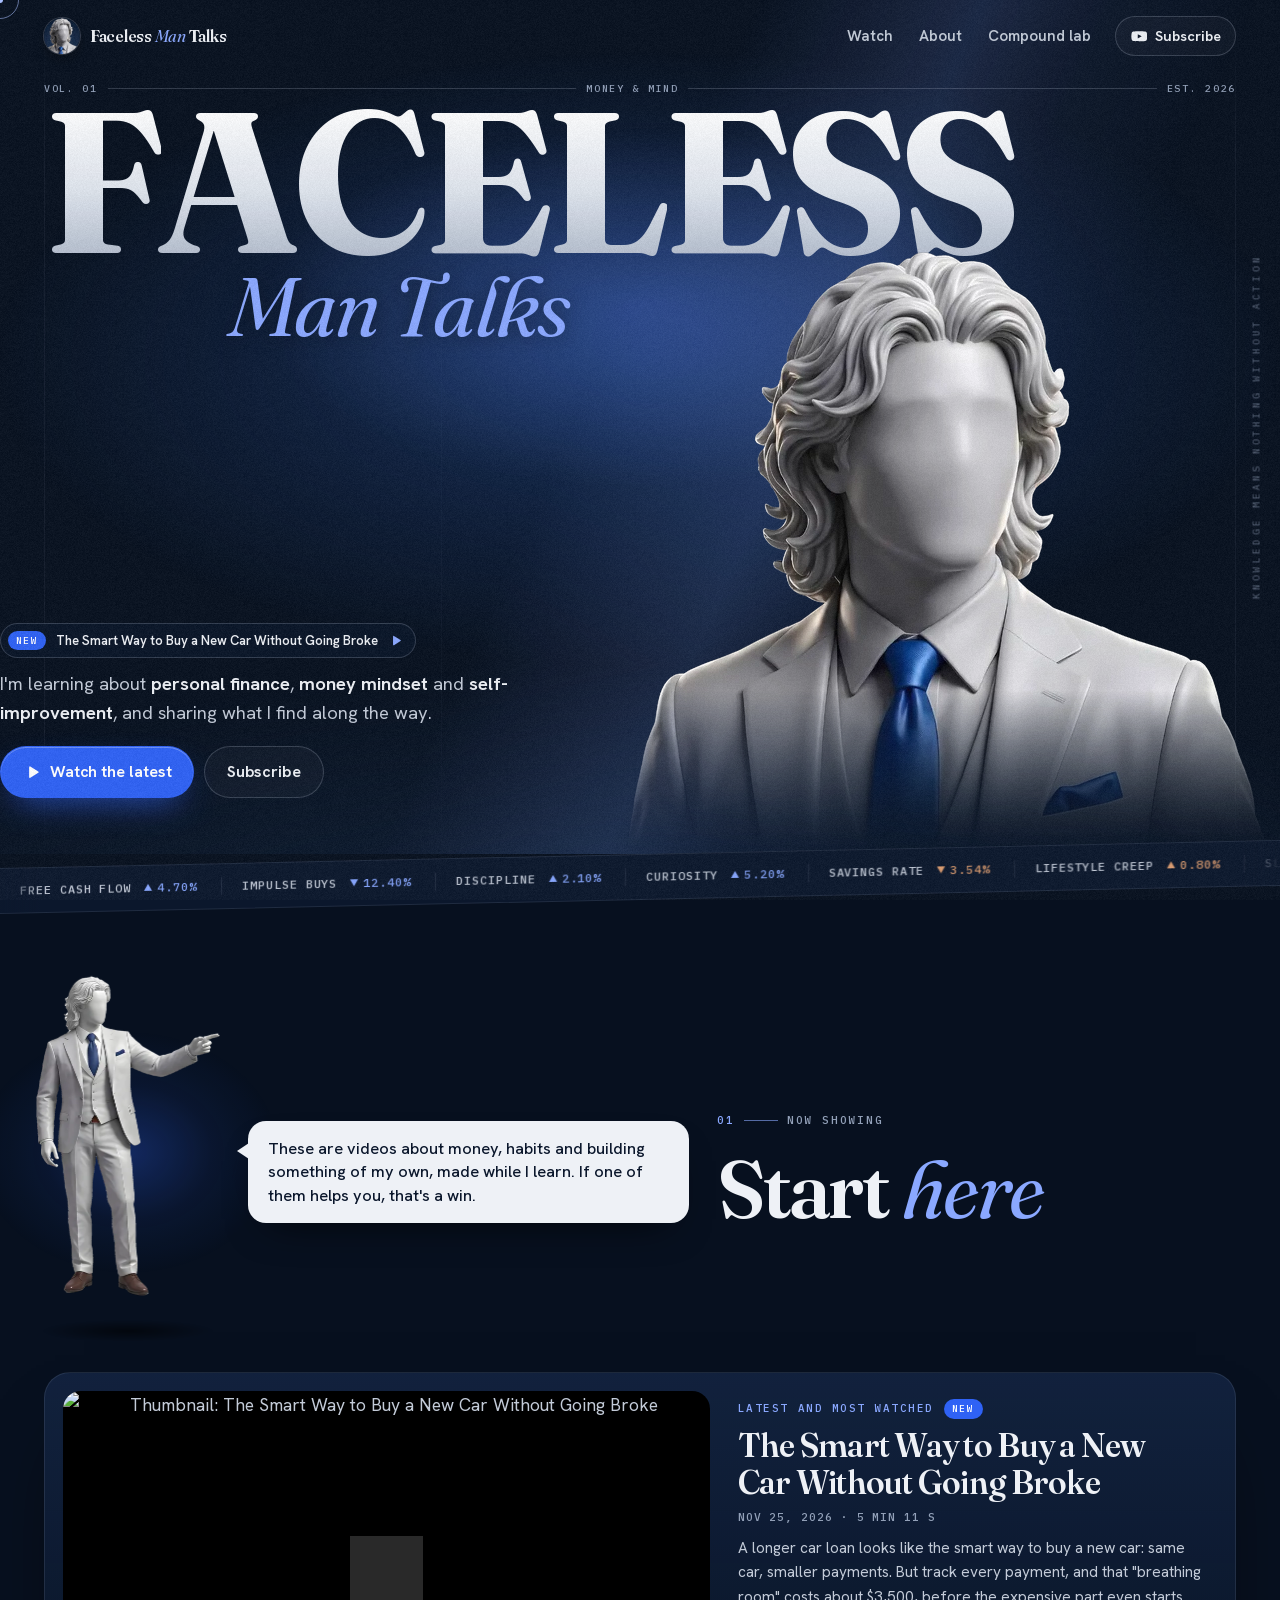
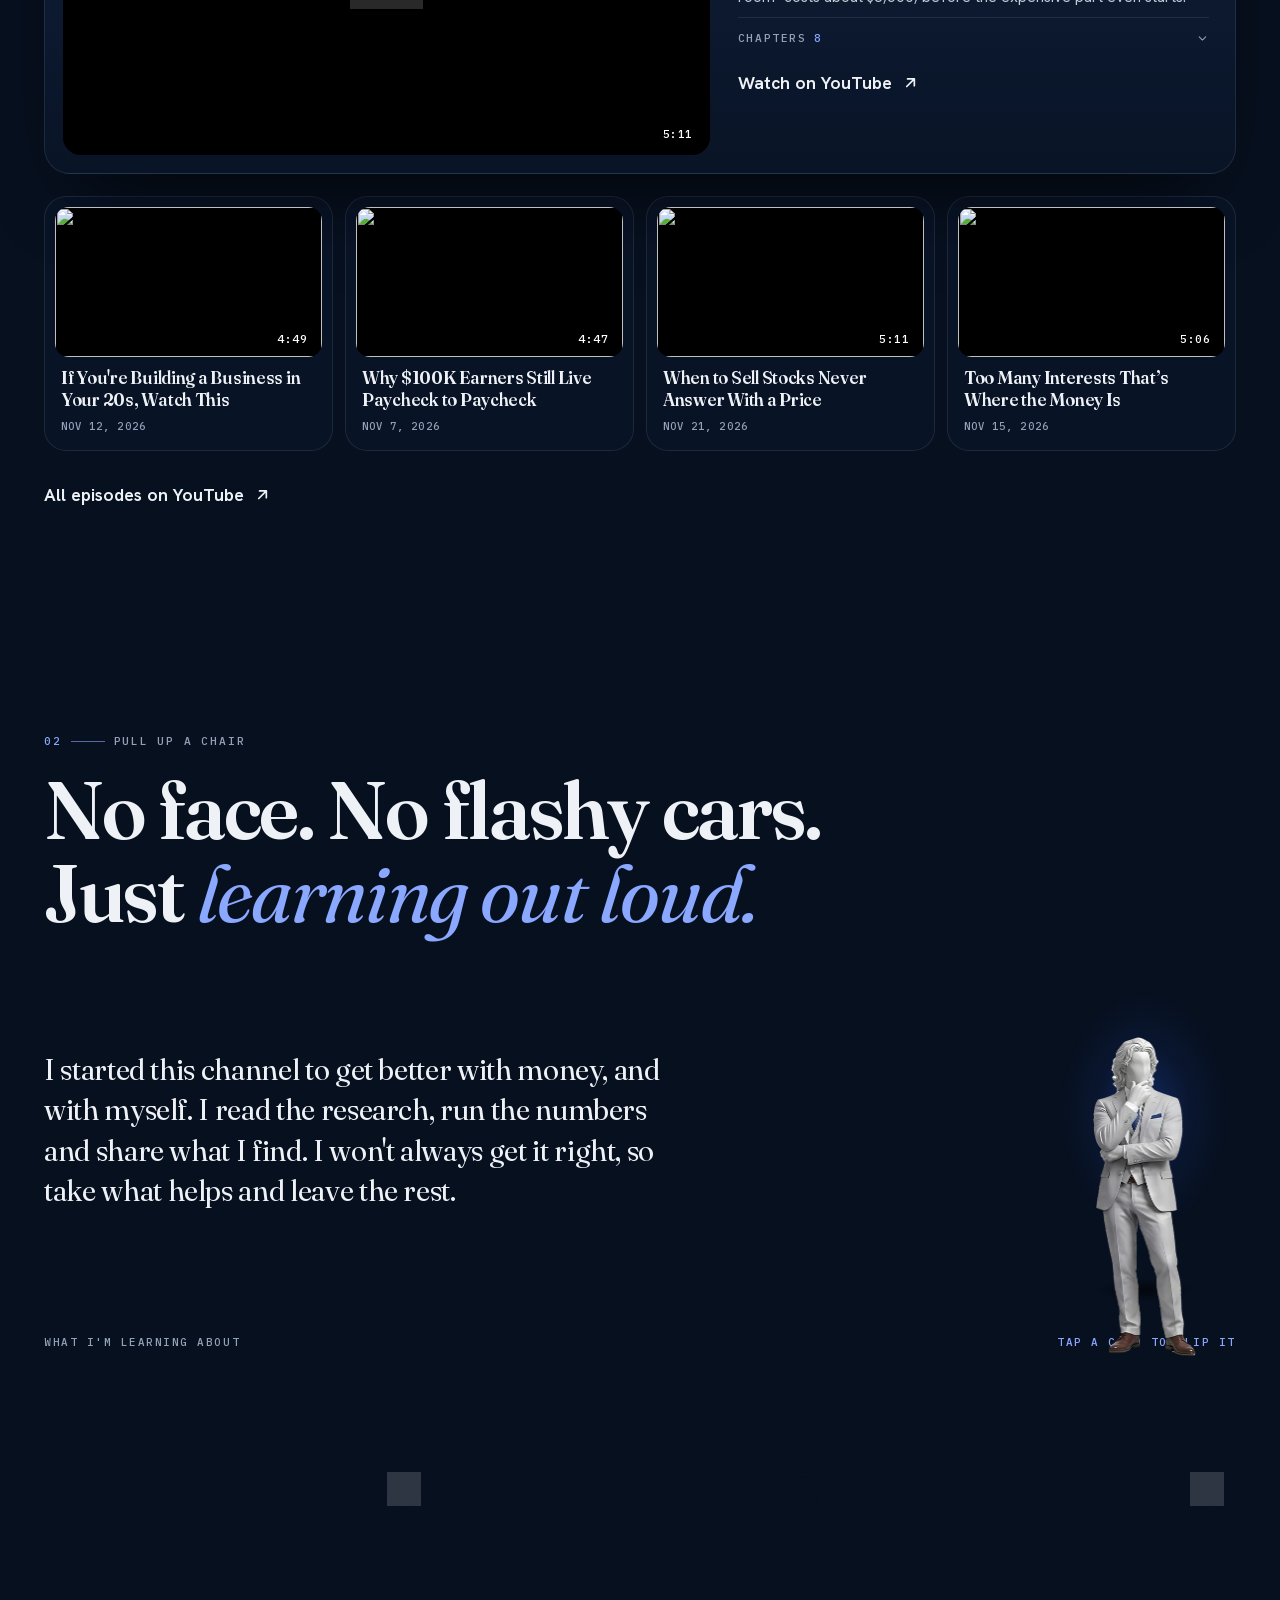
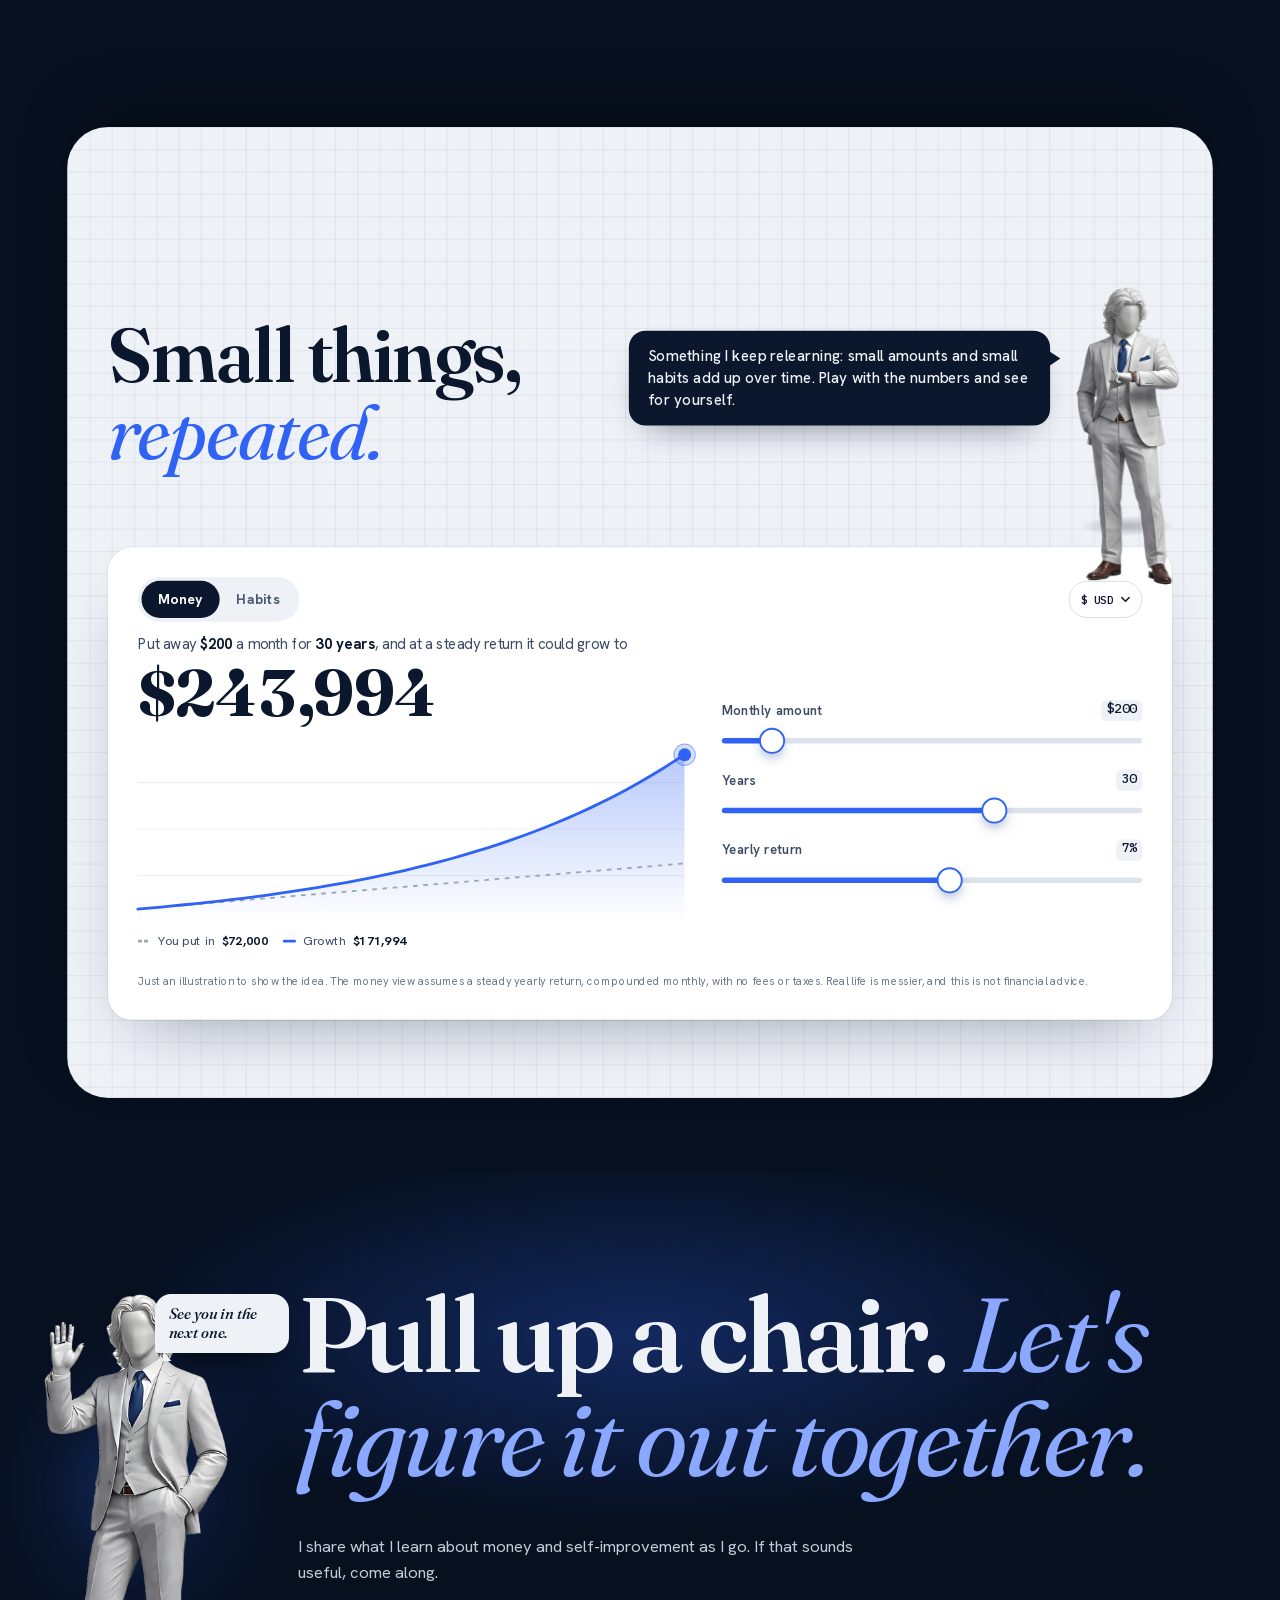
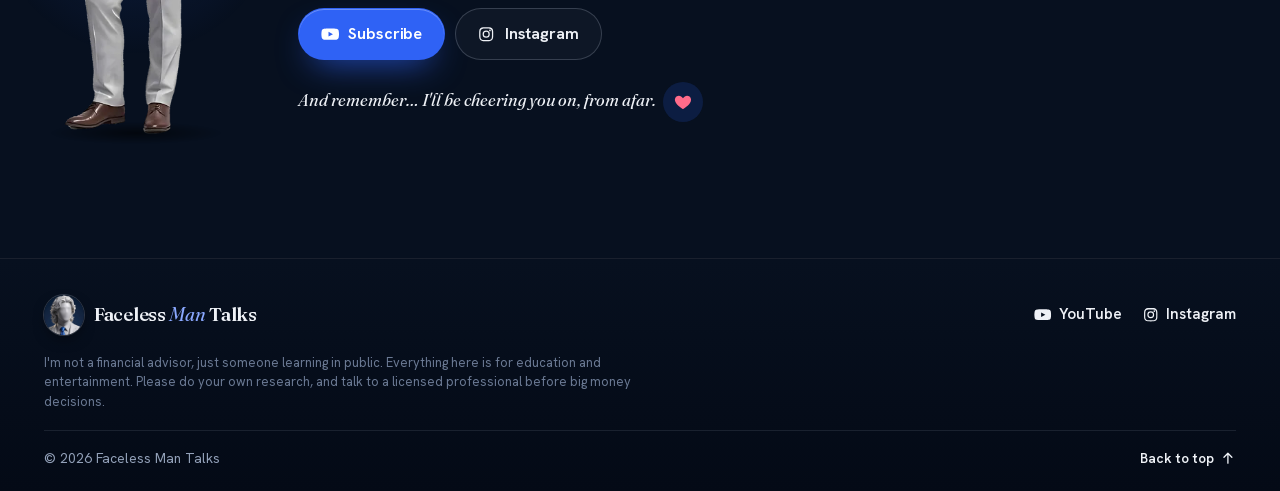
==== index.html @ 3d219c85 "Update videos from YouTube" ====
<!doctype html>
<html lang="en" dir="ltr">
<head>
  <meta charset="utf-8">
  <meta name="viewport" content="width=device-width, initial-scale=1, viewport-fit=cover">
  <title>Faceless Man Talks | Personal Finance &amp; Self-Improvement</title>
  <meta name="description" content="Faceless Man Talks is a YouTube channel about personal finance, money mindset and self-improvement, made by someone learning out loud and sharing what helps.">
  <link rel="canonical" href="https://facelessmantalks.com/">
  <meta name="robots" content="index, follow, max-image-preview:large, max-snippet:-1, max-video-preview:-1">
  <meta name="author" content="Faceless Man Talks">
  <meta name="theme-color" content="#07101f">
  <meta name="color-scheme" content="dark">
  <meta name="format-detection" content="telephone=no">

  <!-- Social cards -->
  <meta property="og:type" content="website">
  <meta property="og:site_name" content="Faceless Man Talks">
  <meta property="og:locale" content="en_US">
  <meta property="og:title" content="Faceless Man Talks | Money, mindset &amp; self-improvement">
  <meta property="og:description" content="Personal finance and self-improvement, learned out loud. Notes, numbers and videos from someone still figuring it out.">
  <meta property="og:url" content="https://facelessmantalks.com/">
  <meta property="og:image" content="https://facelessmantalks.com/assets/img/og-image.jpg">
  <meta property="og:image:width" content="1200">
  <meta property="og:image:height" content="630">
  <meta property="og:image:alt" content="Faceless Man Talks: a faceless figure in a light grey suit and blue tie on a navy background">
  <meta name="twitter:card" content="summary_large_image">
  <meta name="twitter:title" content="Faceless Man Talks | Money, mindset &amp; self-improvement">
  <meta name="twitter:description" content="Personal finance and self-improvement, learned out loud.">
  <meta name="twitter:image" content="https://facelessmantalks.com/assets/img/og-image.jpg">
  <meta name="twitter:image:alt" content="Faceless Man Talks: a faceless figure in a light grey suit and blue tie on a navy background">

  <!-- Icons -->
  <link rel="icon" href="favicon.ico" sizes="48x48">
  <link rel="icon" type="image/png" sizes="32x32" href="assets/icons/favicon-32.png">
  <link rel="icon" type="image/png" sizes="192x192" href="assets/icons/icon-192.png">
  <link rel="apple-touch-icon" href="assets/icons/apple-touch-icon.png">
  <link rel="manifest" href="site.webmanifest">

  <!-- Fast first paint -->
  <link rel="preload" href="assets/fonts/fraunces-var.woff2" as="font" type="font/woff2" crossorigin>
  <link rel="preload" href="assets/fonts/hanken-grotesk-var.woff2" as="font" type="font/woff2" crossorigin>
  <link rel="preload" as="image" href="assets/img/bust-960.webp" imagesrcset="assets/img/bust-640.webp 640w, assets/img/bust-960.webp 960w, assets/img/bust-1400.webp 1400w" imagesizes="(min-width: 1024px) 50vw, 112vw" fetchpriority="high">
  <link rel="dns-prefetch" href="https://i.ytimg.com">
  <link rel="dns-prefetch" href="https://www.youtube-nocookie.com">
  <link rel="stylesheet" href="style.css?v=4">
  <script>document.documentElement.classList.add('js');setTimeout(function(){if(!window.__fmt)document.documentElement.classList.add('no-anim')},4000);</script>
  <script src="script.js?v=2" defer></script>

  <!-- Structured data -->
  <script type="application/ld+json">
  {
    "@context": "https://schema.org",
    "@graph": [
      {
        "@type": "WebSite",
        "@id": "https://facelessmantalks.com/#website",
        "url": "https://facelessmantalks.com/",
        "name": "Faceless Man Talks",
        "alternateName": ["FacelessManTalks", "Faceless Man Talks YouTube"],
        "description": "A YouTube channel about personal finance, money mindset and self-improvement, shared as a personal learning journey.",
        "inLanguage": "en",
        "publisher": { "@id": "https://facelessmantalks.com/#org" }
      },
      {
        "@type": "Organization",
        "@id": "https://facelessmantalks.com/#org",
        "name": "Faceless Man Talks",
        "url": "https://facelessmantalks.com/",
        "logo": {
          "@type": "ImageObject",
          "url": "https://facelessmantalks.com/assets/icons/icon-512.png",
          "width": 512,
          "height": 512
        },
        "image": "https://facelessmantalks.com/assets/img/og-image.jpg",
        "description": "A faceless YouTube channel about personal finance, money mindset and self-improvement, made by someone learning out loud and sharing what helps.",
        "slogan": "Knowledge means nothing without action.",
        "sameAs": [
          "https://www.youtube.com/@FacelessManTalks",
          "https://www.youtube.com/channel/UC9gM08bPptqc3I0oizeXnEw",
          "https://www.instagram.com/facelessmantalks/"
        ],
        "knowsAbout": ["Personal finance", "Budgeting", "Saving money", "Investing basics", "Cash flow", "Money mindset", "Self-improvement", "Discipline", "Habits", "Side income", "Starting a business"]
      },
      {
        "@type": "WebPage",
        "@id": "https://facelessmantalks.com/#webpage",
        "url": "https://facelessmantalks.com/",
        "name": "Faceless Man Talks | Personal Finance & Self-Improvement",
        "description": "A YouTube channel about personal finance, money mindset and self-improvement, made by someone learning out loud.",
        "isPartOf": { "@id": "https://facelessmantalks.com/#website" },
        "about": { "@id": "https://facelessmantalks.com/#org" },
        "primaryImageOfPage": "https://facelessmantalks.com/assets/img/og-image.jpg",
        "inLanguage": "en",
        "datePublished": "2026-11-09",
        "dateModified": "2026-11-26"
      }
    ]
  }
  </script>
  <!-- VIDEOS-LD:START (generated by tools/update-videos.mjs) -->
  <script type="application/ld+json">
  {
    "@context": "https://schema.org",
    "@graph": [
      {
        "@type": "VideoObject",
        "@id": "https://facelessmantalks.com/#video-imYCFKuJqN0",
        "name": "The Smart Way to Buy a New Car Without Going Broke",
        "description": "A longer car loan looks like the smart way to buy a new car: same car, smaller payments. But track every payment, and that \"breathing room\" costs about $3,500, before the expensive part even starts.",
        "thumbnailUrl": ["https://i.ytimg.com/vi/imYCFKuJqN0/maxresdefault.jpg", "https://i.ytimg.com/vi/imYCFKuJqN0/hqdefault.jpg"],
        "uploadDate": "2026-11-25T02:32:54+00:00",
        "duration": "PT5M11S",
        "contentUrl": "https://www.youtube.com/watch?v=imYCFKuJqN0",
        "embedUrl": "https://www.youtube-nocookie.com/embed/imYCFKuJqN0",
        "inLanguage": "en",
        "isFamilyFriendly": true,
        "interactionStatistic": { "@type": "InteractionCounter", "interactionType": { "@type": "WatchAction" }, "userInteractionCount": 49 },
        "publisher": { "@type": "Organization", "@id": "https://facelessmantalks.com/#org", "name": "Faceless Man Talks", "logo": { "@type": "ImageObject", "url": "https://facelessmantalks.com/assets/icons/icon-512.png" } },
        "hasPart": [
          { "@type": "Clip", "name": "The $7,000 Car Loan Trap", "startOffset": 0, "endOffset": 40, "url": "https://www.youtube.com/watch?v=imYCFKuJqN0&t=0s" },
          { "@type": "Clip", "name": "Same Car, Smaller Pieces", "startOffset": 40, "endOffset": 68, "url": "https://www.youtube.com/watch?v=imYCFKuJqN0&t=40s" },
          { "@type": "Clip", "name": "What Breathing Room Costs", "startOffset": 68, "endOffset": 99, "url": "https://www.youtube.com/watch?v=imYCFKuJqN0&t=68s" },
          { "@type": "Clip", "name": "Upside Down In Year Two", "startOffset": 99, "endOffset": 143, "url": "https://www.youtube.com/watch?v=imYCFKuJqN0&t=99s" },
          { "@type": "Clip", "name": "The Dealer's Hidden Cut", "startOffset": 143, "endOffset": 194, "url": "https://www.youtube.com/watch?v=imYCFKuJqN0&t=143s" },
          { "@type": "Clip", "name": "Rolling Over Negative Equity", "startOffset": 194, "endOffset": 235, "url": "https://www.youtube.com/watch?v=imYCFKuJqN0&t=194s" },
          { "@type": "Clip", "name": "One Car, The Long Way", "startOffset": 235, "endOffset": 268, "url": "https://www.youtube.com/watch?v=imYCFKuJqN0&t=235s" },
          { "@type": "Clip", "name": "How To Check Your Loan", "startOffset": 268, "endOffset": 311, "url": "https://www.youtube.com/watch?v=imYCFKuJqN0&t=268s" }
        ]
      },
      {
        "@type": "VideoObject",
        "@id": "https://facelessmantalks.com/#video-V3oBkgzghnw",
        "name": "If You're Building a Business in Your 20s, Watch This",
        "description": "Starting a business in your 20s can feel like a race you're already losing. But the fastest-growing new companies in America, the top one in a thousand, are started by founders who are 45 on average.",
        "thumbnailUrl": ["https://i.ytimg.com/vi/V3oBkgzghnw/maxresdefault.jpg", "https://i.ytimg.com/vi/V3oBkgzghnw/hqdefault.jpg"],
        "uploadDate": "2026-11-12T19:58:22+00:00",
        "duration": "PT4M49S",
        "contentUrl": "https://www.youtube.com/watch?v=V3oBkgzghnw",
        "embedUrl": "https://www.youtube-nocookie.com/embed/V3oBkgzghnw",
        "inLanguage": "en",
        "isFamilyFriendly": true,
        "interactionStatistic": { "@type": "InteractionCounter", "interactionType": { "@type": "WatchAction" }, "userInteractionCount": 34 },
        "publisher": { "@type": "Organization", "@id": "https://facelessmantalks.com/#org", "name": "Faceless Man Talks", "logo": { "@type": "ImageObject", "url": "https://facelessmantalks.com/assets/icons/icon-512.png" } },
        "hasPart": [
          { "@type": "Clip", "name": "The 45-Year-Old Founder", "startOffset": 0, "endOffset": 36, "url": "https://www.youtube.com/watch?v=V3oBkgzghnw&t=0s" },
          { "@type": "Clip", "name": "Why You Feel Behind", "startOffset": 36, "endOffset": 70, "url": "https://www.youtube.com/watch?v=V3oBkgzghnw&t=36s" },
          { "@type": "Clip", "name": "The Gift Of Cheap Mistakes", "startOffset": 70, "endOffset": 132, "url": "https://www.youtube.com/watch?v=V3oBkgzghnw&t=70s" },
          { "@type": "Clip", "name": "Who Profits From Your Fear", "startOffset": 132, "endOffset": 163, "url": "https://www.youtube.com/watch?v=V3oBkgzghnw&t=132s" },
          { "@type": "Clip", "name": "Your Job Is The Lab", "startOffset": 163, "endOffset": 202, "url": "https://www.youtube.com/watch?v=V3oBkgzghnw&t=163s" },
          { "@type": "Clip", "name": "Your 20s Are The Research", "startOffset": 202, "endOffset": 233, "url": "https://www.youtube.com/watch?v=V3oBkgzghnw&t=202s" },
          { "@type": "Clip", "name": "Find A Business Idea", "startOffset": 233, "endOffset": 289, "url": "https://www.youtube.com/watch?v=V3oBkgzghnw&t=233s" }
        ]
      },
      {
        "@type": "VideoObject",
        "@id": "https://facelessmantalks.com/#video-eUJ2X8L1vcg",
        "name": "Why $100K Earners Still Live Paycheck to Paycheck",
        "description": "Most people think living paycheck to paycheck is an income problem, so they chase a bigger salary. But nearly half of Americans earning over $100K still live that way, because the number that matters was never your salary.",
        "thumbnailUrl": ["https://i.ytimg.com/vi/eUJ2X8L1vcg/maxresdefault.jpg", "https://i.ytimg.com/vi/eUJ2X8L1vcg/hqdefault.jpg"],
        "uploadDate": "2026-11-07T18:23:43+00:00",
        "duration": "PT4M47S",
        "contentUrl": "https://www.youtube.com/watch?v=eUJ2X8L1vcg",
        "embedUrl": "https://www.youtube-nocookie.com/embed/eUJ2X8L1vcg",
        "inLanguage": "en",
        "isFamilyFriendly": true,
        "interactionStatistic": { "@type": "InteractionCounter", "interactionType": { "@type": "WatchAction" }, "userInteractionCount": 34 },
        "publisher": { "@type": "Organization", "@id": "https://facelessmantalks.com/#org", "name": "Faceless Man Talks", "logo": { "@type": "ImageObject", "url": "https://facelessmantalks.com/assets/icons/icon-512.png" } },
        "hasPart": [
          { "@type": "Clip", "name": "$100K And Still Broke", "startOffset": 0, "endOffset": 36, "url": "https://www.youtube.com/watch?v=eUJ2X8L1vcg&t=0s" },
          { "@type": "Clip", "name": "Income Is The Wrong Number", "startOffset": 36, "endOffset": 99, "url": "https://www.youtube.com/watch?v=eUJ2X8L1vcg&t=36s" },
          { "@type": "Clip", "name": "Priced To Hide It", "startOffset": 99, "endOffset": 138, "url": "https://www.youtube.com/watch?v=eUJ2X8L1vcg&t=99s" },
          { "@type": "Clip", "name": "A Payment Beats A Raise", "startOffset": 138, "endOffset": 169, "url": "https://www.youtube.com/watch?v=eUJ2X8L1vcg&t=138s" },
          { "@type": "Clip", "name": "Money That Flows Back", "startOffset": 169, "endOffset": 213, "url": "https://www.youtube.com/watch?v=eUJ2X8L1vcg&t=169s" },
          { "@type": "Clip", "name": "Why $100K Hits Zero", "startOffset": 213, "endOffset": 245, "url": "https://www.youtube.com/watch?v=eUJ2X8L1vcg&t=213s" },
          { "@type": "Clip", "name": "Find Your Free Cash Flow", "startOffset": 245, "endOffset": 287, "url": "https://www.youtube.com/watch?v=eUJ2X8L1vcg&t=245s" }
        ]
      },
      {
        "@type": "VideoObject",
        "@id": "https://facelessmantalks.com/#video-5zqM2YoHJ7s",
        "name": "When to Sell Stocks Never Answer With a Price",
        "description": "Knowing when to sell stocks seems simple: pick a price and wait for it. Yet bitcoin ETFs made 8.5% a year, while the average dollar people put in them lost almost 6% a year.",
        "thumbnailUrl": ["https://i.ytimg.com/vi/5zqM2YoHJ7s/maxresdefault.jpg", "https://i.ytimg.com/vi/5zqM2YoHJ7s/hqdefault.jpg"],
        "uploadDate": "2026-11-21T18:33:48+00:00",
        "duration": "PT5M11S",
        "contentUrl": "https://www.youtube.com/watch?v=5zqM2YoHJ7s",
        "embedUrl": "https://www.youtube-nocookie.com/embed/5zqM2YoHJ7s",
        "inLanguage": "en",
        "isFamilyFriendly": true,
        "interactionStatistic": { "@type": "InteractionCounter", "interactionType": { "@type": "WatchAction" }, "userInteractionCount": 8 },
        "publisher": { "@type": "Organization", "@id": "https://facelessmantalks.com/#org", "name": "Faceless Man Talks", "logo": { "@type": "ImageObject", "url": "https://facelessmantalks.com/assets/icons/icon-512.png" } },
        "hasPart": [
          { "@type": "Clip", "name": "Bitcoin ETFs Up, Investors Down", "startOffset": 0, "endOffset": 46, "url": "https://www.youtube.com/watch?v=5zqM2YoHJ7s&t=0s" },
          { "@type": "Clip", "name": "The Boring Pile Leaks Too", "startOffset": 46, "endOffset": 95, "url": "https://www.youtube.com/watch?v=5zqM2YoHJ7s&t=46s" },
          { "@type": "Clip", "name": "Investing Or Speculating?", "startOffset": 95, "endOffset": 125, "url": "https://www.youtube.com/watch?v=5zqM2YoHJ7s&t=95s" },
          { "@type": "Clip", "name": "Why Checking Daily Hurts", "startOffset": 125, "endOffset": 164, "url": "https://www.youtube.com/watch?v=5zqM2YoHJ7s&t=125s" },
          { "@type": "Clip", "name": "Who Profits When You Trade", "startOffset": 164, "endOffset": 203, "url": "https://www.youtube.com/watch?v=5zqM2YoHJ7s&t=164s" },
          { "@type": "Clip", "name": "Isn't Red Still A Loss?", "startOffset": 203, "endOffset": 229, "url": "https://www.youtube.com/watch?v=5zqM2YoHJ7s&t=203s" },
          { "@type": "Clip", "name": "Buying High, Selling Low", "startOffset": 229, "endOffset": 266, "url": "https://www.youtube.com/watch?v=5zqM2YoHJ7s&t=229s" },
          { "@type": "Clip", "name": "One Line Before You Buy", "startOffset": 266, "endOffset": 311, "url": "https://www.youtube.com/watch?v=5zqM2YoHJ7s&t=266s" }
        ]
      },
      {
        "@type": "VideoObject",
        "@id": "https://facelessmantalks.com/#video-thB17K7AbYs",
        "name": "Too Many Interests That’s Where the Money Is",
        "description": "If you have too many interests, everyone says pick one: one skill, 10,000 hours, no side projects. But the money shows up when two of your interests touch.",
        "thumbnailUrl": ["https://i.ytimg.com/vi/thB17K7AbYs/maxresdefault.jpg", "https://i.ytimg.com/vi/thB17K7AbYs/hqdefault.jpg"],
        "uploadDate": "2026-11-15T20:00:28+00:00",
        "duration": "PT5M6S",
        "contentUrl": "https://www.youtube.com/watch?v=thB17K7AbYs",
        "embedUrl": "https://www.youtube-nocookie.com/embed/thB17K7AbYs",
        "inLanguage": "en",
        "isFamilyFriendly": true,
        "interactionStatistic": { "@type": "InteractionCounter", "interactionType": { "@type": "WatchAction" }, "userInteractionCount": 6 },
        "publisher": { "@type": "Organization", "@id": "https://facelessmantalks.com/#org", "name": "Faceless Man Talks", "logo": { "@type": "ImageObject", "url": "https://facelessmantalks.com/assets/icons/icon-512.png" } },
        "hasPart": [
          { "@type": "Clip", "name": "Disney's Unlikely New Boss", "startOffset": 0, "endOffset": 32, "url": "https://www.youtube.com/watch?v=thB17K7AbYs&t=0s" },
          { "@type": "Clip", "name": "Just Pick One Thing", "startOffset": 32, "endOffset": 65, "url": "https://www.youtube.com/watch?v=thB17K7AbYs&t=32s" },
          { "@type": "Clip", "name": "Kind Vs Wicked Environments", "startOffset": 65, "endOffset": 97, "url": "https://www.youtube.com/watch?v=thB17K7AbYs&t=65s" },
          { "@type": "Clip", "name": "When Whole Jobs Vanish", "startOffset": 97, "endOffset": 139, "url": "https://www.youtube.com/watch?v=thB17K7AbYs&t=97s" },
          { "@type": "Clip", "name": "The Advice Isn't For You", "startOffset": 139, "endOffset": 190, "url": "https://www.youtube.com/watch?v=thB17K7AbYs&t=139s" },
          { "@type": "Clip", "name": "Nothing Is Wrong With You", "startOffset": 190, "endOffset": 225, "url": "https://www.youtube.com/watch?v=thB17K7AbYs&t=190s" },
          { "@type": "Clip", "name": "When Two Interests Touch", "startOffset": 225, "endOffset": 265, "url": "https://www.youtube.com/watch?v=thB17K7AbYs&t=225s" },
          { "@type": "Clip", "name": "One Buyer, Two Interests", "startOffset": 265, "endOffset": 306, "url": "https://www.youtube.com/watch?v=thB17K7AbYs&t=265s" }
        ]
      }
    ]
  }
  </script>
  <!-- VIDEOS-LD:END -->
</head>
<body>
  <!-- Icon sprite -->
  <svg width="0" height="0" style="position:absolute" aria-hidden="true" focusable="false">
    <linearGradient id="g-area" x1="0" y1="0" x2="0" y2="1"><stop offset="0" stop-color="#2f62f5" stop-opacity=".34"/><stop offset="1" stop-color="#2f62f5" stop-opacity="0"/></linearGradient>
    <symbol id="i-play" viewBox="0 0 24 24"><path d="M8 5.5v13a1 1 0 0 0 1.52.85l10.4-6.5a1 1 0 0 0 0-1.7L9.52 4.65A1 1 0 0 0 8 5.5Z" fill="currentColor"/></symbol>
    <symbol id="i-yt" viewBox="0 0 24 24"><path d="M23 7.2a3 3 0 0 0-2.1-2.1C19 4.6 12 4.6 12 4.6s-7 0-8.9.5A3 3 0 0 0 1 7.2 31 31 0 0 0 .5 12a31 31 0 0 0 .5 4.8 3 3 0 0 0 2.1 2.1c1.9.5 8.9.5 8.9.5s7 0 8.9-.5a3 3 0 0 0 2.1-2.1 31 31 0 0 0 .5-4.8 31 31 0 0 0-.5-4.8ZM9.8 15.1V8.9L15.6 12l-5.8 3.1Z" fill="currentColor"/></symbol>
    <symbol id="i-ig" viewBox="0 0 24 24"><path d="M12 7.3A4.7 4.7 0 1 0 16.7 12 4.7 4.7 0 0 0 12 7.3Zm0 7.8a3.1 3.1 0 1 1 3.1-3.1 3.1 3.1 0 0 1-3.1 3.1Zm6-8a1.1 1.1 0 1 1-1.1-1.1A1.1 1.1 0 0 1 18 7.1ZM21.1 8.2a5.4 5.4 0 0 0-1.5-3.8 5.4 5.4 0 0 0-3.8-1.5C14.3 2.8 9.7 2.8 8.2 2.9a5.4 5.4 0 0 0-3.8 1.5 5.4 5.4 0 0 0-1.5 3.8c-.1 1.5-.1 6.1 0 7.6a5.4 5.4 0 0 0 1.5 3.8 5.4 5.4 0 0 0 3.8 1.5c1.5.1 6.1.1 7.6 0a5.4 5.4 0 0 0 3.8-1.5 5.4 5.4 0 0 0 1.5-3.8c.1-1.5.1-6.1 0-7.6Zm-2 9.3a3.1 3.1 0 0 1-1.8 1.8c-1.2.5-4.1.4-5.3.4s-4.1.1-5.3-.4a3.1 3.1 0 0 1-1.8-1.8c-.5-1.2-.4-4.1-.4-5.3s-.1-4.1.4-5.3a3.1 3.1 0 0 1 1.8-1.8C7.9 4.6 10.8 4.7 12 4.7s4.1-.1 5.3.4a3.1 3.1 0 0 1 1.8 1.8c.5 1.2.4 4.1.4 5.3s.1 4.1-.4 5.3Z" fill="currentColor"/></symbol>
    <symbol id="i-arrow" viewBox="0 0 24 24"><path d="M4 12h15m-6-6 6 6-6 6" fill="none" stroke="currentColor" stroke-width="2" stroke-linecap="round" stroke-linejoin="round"/></symbol>
    <symbol id="i-out" viewBox="0 0 24 24"><path d="M8 16 17 7M9 7h8v8" fill="none" stroke="currentColor" stroke-width="2" stroke-linecap="round" stroke-linejoin="round"/></symbol>
    <symbol id="i-down" viewBox="0 0 24 24"><path d="M12 4v15m-6-6 6 6 6-6" fill="none" stroke="currentColor" stroke-width="2" stroke-linecap="round" stroke-linejoin="round"/></symbol>
    <symbol id="i-chev" viewBox="0 0 24 24"><path d="m6 9 6 6 6-6" fill="none" stroke="currentColor" stroke-width="2" stroke-linecap="round" stroke-linejoin="round"/></symbol>
    <symbol id="i-heart" viewBox="0 0 24 24"><path d="M12 20.5s-7.5-4.4-9.3-9.2C1.4 7.9 3.6 4.5 7 4.5c2.1 0 3.6 1.2 5 3 1.4-1.8 2.9-3 5-3 3.4 0 5.6 3.4 4.3 6.8-1.8 4.8-9.3 9.2-9.3 9.2Z" fill="currentColor"/></symbol>
    <symbol id="i-close" viewBox="0 0 24 24"><path d="M6 6l12 12M18 6 6 18" fill="none" stroke="currentColor" stroke-width="2" stroke-linecap="round"/></symbol>
    <symbol id="i-flip" viewBox="0 0 24 24"><path d="M4 12a8 8 0 0 1 13.7-5.6L20 8.7M20 4v4.7h-4.7M20 12a8 8 0 0 1-13.7 5.6L4 15.3M4 20v-4.7h4.7" fill="none" stroke="currentColor" stroke-width="1.8" stroke-linecap="round" stroke-linejoin="round"/></symbol>
  </svg>

  <a class="skip" href="#main">Skip to content</a>
  <div class="grain" aria-hidden="true"></div>
  <div class="rules" aria-hidden="true"><i></i><i></i><i></i><i></i></div>

  <!-- ============ HEADER ============ -->
  <header class="site-header" data-header>
    <div class="site-header__bar">
      <a class="brand" href="#top" aria-label="Faceless Man Talks, back to top">
        <img class="brand__mark" src="assets/icons/icon-192.png" width="36" height="36" alt="">
        <span class="brand__name">Faceless <em>Man</em> Talks</span>
      </a>
      <nav class="nav" aria-label="Main">
        <a href="#watch">Watch</a>
        <a href="#about">About</a>
        <a href="#compound">Compound lab</a>
      </nav>
      <a class="btn btn--ghost btn--sm header-sub" href="https://www.youtube.com/channel/UC9gM08bPptqc3I0oizeXnEw?sub_confirmation=1" target="_blank" rel="noopener">
        <svg class="ico" aria-hidden="true"><use href="#i-yt"/></svg><span>Subscribe</span>
      </a>
      <button class="menu-btn" type="button" aria-expanded="false" aria-controls="menu" data-menu-open>
        <span class="menu-btn__label">Menu</span>
        <span class="menu-btn__icon" aria-hidden="true"><i></i><i></i></span>
      </button>
    </div>
    <div class="progress" aria-hidden="true"><i data-progress></i></div>
  </header>

  <!-- ============ MENU ============ -->
  <div class="menu" id="menu" role="dialog" aria-modal="true" aria-label="Site menu" hidden data-menu>
    <div class="menu__inner">
      <div class="menu__top">
        <span class="kicker kicker--plain">On this page</span>
        <button class="icon-btn" type="button" aria-label="Close menu" data-menu-close><svg class="ico" aria-hidden="true"><use href="#i-close"/></svg></button>
      </div>
      <ol class="menu__list">
        <li><a href="#watch"><span>01</span>Start here</a></li>
        <li><a href="#about"><span>02</span>Pull up a chair</a></li>
        <li><a href="#compound"><span>03</span>The compound lab</a></li>
        <li><a href="#subscribe"><span>04</span>Come along</a></li>
      </ol>
      <div class="menu__foot">
        <a class="btn btn--primary" href="https://www.youtube.com/channel/UC9gM08bPptqc3I0oizeXnEw?sub_confirmation=1" target="_blank" rel="noopener"><svg class="ico" aria-hidden="true"><use href="#i-yt"/></svg>Subscribe on YouTube</a>
        <p class="menu__motto">Knowledge means nothing without action.</p>
      </div>
      <img class="menu__fig" src="assets/img/poses/pockets-640.webp" width="228" height="640" alt="" loading="lazy" decoding="async">
    </div>
  </div>

  <main id="main">

    <!-- ============ HERO / COVER ============ -->
    <section class="hero" id="top" aria-labelledby="hero-title" data-hero>
      <div class="hero__light" aria-hidden="true"></div>
      <div class="hero__beam" aria-hidden="true"></div>

      <div class="hero__top wrap">
        <p class="issue" data-hero-in>
          <span>Vol. 01</span><i aria-hidden="true"></i><span>Money &amp; mind</span><i aria-hidden="true"></i><span>Est. 2026</span>
        </p>
        <h1 class="hero__title" id="hero-title" aria-label="Faceless Man Talks">
          <span class="mast" data-mast>Faceless</span>
          <span class="mast-sub" data-hero-in>Man Talks</span>
        </h1>
      </div>

      <figure class="hero__figure" data-bust>
        <div class="bust" data-bust-tilt>
          <img class="bust__img" src="assets/img/bust-960.webp" srcset="assets/img/bust-640.webp 640w, assets/img/bust-960.webp 960w, assets/img/bust-1400.webp 1400w" sizes="(min-width: 1024px) 50vw, 112vw" width="960" height="905" alt="The Faceless Man Talks host: a faceless, marble-white figure with wavy silver hair, a light grey three-piece suit and a royal blue tie" fetchpriority="high" decoding="async">
          <span class="bust__sheen" aria-hidden="true"><i></i></span>
          <button class="bust__face" type="button" aria-label="Say hello" data-face></button>
        </div>
        <p class="bubble bubble--hero" role="status" aria-live="polite" data-face-bubble></p>
      </figure>

      <p class="spine" aria-hidden="true">Knowledge means nothing without action</p>

      <div class="hero__bottom wrap">
        <!-- LATEST:START -->
        <a class="cover-line" href="https://www.youtube.com/watch?v=imYCFKuJqN0" data-ep="imYCFKuJqN0" data-title="The Smart Way to Buy a New Car Without Going Broke" data-hero-in>
          <span class="cover-line__tag">New</span>
          <span>The Smart Way to Buy a New Car Without Going Broke</span>
          <svg class="ico" aria-hidden="true"><use href="#i-play"/></svg>
        </a>
        <!-- LATEST:END -->
        <p class="hero__lede" data-hero-in>I'm learning about <strong>personal finance</strong>, <strong>money mindset</strong> and <strong>self-improvement</strong>, and sharing what I find along the way.</p>
        <div class="hero__cta" data-hero-in>
          <a class="btn btn--primary" href="#watch" data-magnetic><svg class="ico" aria-hidden="true"><use href="#i-play"/></svg>Watch the latest</a>
          <a class="btn btn--ghost" href="https://www.youtube.com/channel/UC9gM08bPptqc3I0oizeXnEw?sub_confirmation=1" target="_blank" rel="noopener" data-magnetic>Subscribe</a>
        </div>
      </div>
    </section>

    <!-- ============ TICKER ============ -->
    <div class="ticker" aria-hidden="true" data-ticker>
      <div class="ticker__track" data-ticker-track>
        <ul class="ticker__list">
          <li data-tk="0" data-good="up">Free cash flow <b class="up good">4.70%</b></li>
          <li data-tk="1" data-good="down">Impulse buys <b class="down good">12.40%</b></li>
          <li data-tk="2" data-good="up">Discipline <b class="up good">2.10%</b></li>
          <li data-tk="3" data-good="up">Curiosity <b class="up good">5.20%</b></li>
          <li data-tk="4" data-good="up">Savings rate <b class="up good">3.30%</b></li>
          <li data-tk="5" data-good="down">Lifestyle creep <b class="up bad">0.80%</b></li>
          <li data-tk="6" data-good="up">Sleep <b class="up good">1.20%</b></li>
          <li data-tk="7" data-good="down">What-ifs <b class="down good">4.00%</b></li>
          <li data-tk="8" data-good="up">Skills <b class="up good">6.80%</b></li>
          <li data-tk="9" data-good="down">Debt <b class="down good">7.50%</b></li>
          <li data-tk="10" data-good="down">Screen time <b class="up bad">3.10%</b></li>
          <li data-tk="11" data-good="up">Patience <b class="up good">0.90%</b></li>
        </ul>
      </div>
    </div>

    <!-- ============ 01 WATCH ============ -->
    <section class="section watch" id="watch" aria-labelledby="watch-title">
      <div class="wrap">
        <div class="shead shead--left">
          <p class="kicker" data-reveal><span>01</span>Now showing</p>
          <h2 class="h-xl" id="watch-title" data-split>Start <em>here</em></h2>
          <figure class="fig fig--point" data-fig data-parallax="0.05">
            <span class="fig__glow" aria-hidden="true"></span>
            <img class="fig__img" src="assets/img/poses/point-640.webp" srcset="assets/img/poses/point-640.webp 369w, assets/img/poses/point-1100.webp 635w" sizes="(min-width: 1024px) 280px, 34vw" width="369" height="640" alt="The faceless host pointing towards the featured episode" loading="lazy" decoding="async">
          </figure>
          <p class="talk" data-reveal data-say>These are videos about money, habits and building something of my own, made while I learn. If one of them helps you, that's a win.</p>
        </div>

        <!-- VIDEOS:START -->
        <article class="feature" data-reveal aria-labelledby="v-imYCFKuJqN0">
          <div class="player" data-player data-yt="imYCFKuJqN0" data-title="The Smart Way to Buy a New Car Without Going Broke">
            <button class="player__btn" type="button" aria-label="Play video: The Smart Way to Buy a New Car Without Going Broke">
              <img class="player__thumb" src="https://i.ytimg.com/vi_webp/imYCFKuJqN0/maxresdefault.webp" sizes="(min-width: 1024px) 640px, 92vw" srcset="https://i.ytimg.com/vi_webp/imYCFKuJqN0/mqdefault.webp 320w, https://i.ytimg.com/vi_webp/imYCFKuJqN0/maxresdefault.webp 1280w" width="1280" height="720" alt="Thumbnail: The Smart Way to Buy a New Car Without Going Broke" loading="lazy" decoding="async">
              <span class="player__play" aria-hidden="true"><svg class="ico"><use href="#i-play"/></svg></span>
              <span class="player__dur">5:11</span>
            </button>
          </div>
          <div class="feature__body">
            <p class="feature__label"><span>Latest and most watched</span><span class="badge-new">New</span></p>
            <h3 class="feature__title" id="v-imYCFKuJqN0">The Smart Way to Buy a New Car Without Going Broke</h3>
            <p class="feature__meta"><time datetime="2026-11-25">Nov 25, 2026</time><span aria-hidden="true">·</span>5 min 11 s</p>
            <p class="feature__desc">A longer car loan looks like the smart way to buy a new car: same car, smaller payments. But track every payment, and that &quot;breathing room&quot; costs about $3,500, before the expensive part even starts.</p>
            <details class="chapters">
              <summary>Chapters <span>8</span><svg class="ico" aria-hidden="true"><use href="#i-chev"/></svg></summary>
              <ol class="chapters__list">
                <li><button type="button" data-seek="0"><time>0:00</time>The $7,000 Car Loan Trap</button></li>
                <li><button type="button" data-seek="40"><time>0:40</time>Same Car, Smaller Pieces</button></li>
                <li><button type="button" data-seek="68"><time>1:08</time>What Breathing Room Costs</button></li>
                <li><button type="button" data-seek="99"><time>1:39</time>Upside Down In Year Two</button></li>
                <li><button type="button" data-seek="143"><time>2:23</time>The Dealer's Hidden Cut</button></li>
                <li><button type="button" data-seek="194"><time>3:14</time>Rolling Over Negative Equity</button></li>
                <li><button type="button" data-seek="235"><time>3:55</time>One Car, The Long Way</button></li>
                <li><button type="button" data-seek="268"><time>4:28</time>How To Check Your Loan</button></li>
              </ol>
            </details>
            <a class="link-arrow" href="https://www.youtube.com/watch?v=imYCFKuJqN0" target="_blank" rel="noopener">Watch on YouTube <svg class="ico" aria-hidden="true"><use href="#i-out"/></svg></a>
          </div>
        </article>
        <div class="reel" data-stagger>
          <a class="ep" href="https://www.youtube.com/watch?v=V3oBkgzghnw" data-reveal data-ep="V3oBkgzghnw" data-title="If You're Building a Business in Your 20s, Watch This">
            <span class="ep__thumb"><img src="https://i.ytimg.com/vi_webp/V3oBkgzghnw/maxresdefault.webp" width="1280" height="720" alt="" loading="lazy" decoding="async"><span class="player__dur">4:49</span></span>
            <span class="ep__title">If You're Building a Business in Your 20s, Watch This</span>
            <span class="ep__meta">Nov 12, 2026</span>
          </a>
          <a class="ep" href="https://www.youtube.com/watch?v=eUJ2X8L1vcg" data-reveal data-ep="eUJ2X8L1vcg" data-title="Why $100K Earners Still Live Paycheck to Paycheck">
            <span class="ep__thumb"><img src="https://i.ytimg.com/vi_webp/eUJ2X8L1vcg/maxresdefault.webp" width="1280" height="720" alt="" loading="lazy" decoding="async"><span class="player__dur">4:47</span></span>
            <span class="ep__title">Why $100K Earners Still Live Paycheck to Paycheck</span>
            <span class="ep__meta">Nov 7, 2026</span>
          </a>
          <a class="ep" href="https://www.youtube.com/watch?v=5zqM2YoHJ7s" data-reveal data-ep="5zqM2YoHJ7s" data-title="When to Sell Stocks Never Answer With a Price">
            <span class="ep__thumb"><img src="https://i.ytimg.com/vi_webp/5zqM2YoHJ7s/maxresdefault.webp" width="1280" height="720" alt="" loading="lazy" decoding="async"><span class="player__dur">5:11</span></span>
            <span class="ep__title">When to Sell Stocks Never Answer With a Price</span>
            <span class="ep__meta">Nov 21, 2026</span>
          </a>
          <a class="ep" href="https://www.youtube.com/watch?v=thB17K7AbYs" data-reveal data-ep="thB17K7AbYs" data-title="Too Many Interests That’s Where the Money Is">
            <span class="ep__thumb"><img src="https://i.ytimg.com/vi_webp/thB17K7AbYs/maxresdefault.webp" width="1280" height="720" alt="" loading="lazy" decoding="async"><span class="player__dur">5:06</span></span>
            <span class="ep__title">Too Many Interests That’s Where the Money Is</span>
            <span class="ep__meta">Nov 15, 2026</span>
          </a>
        </div>
        <!-- VIDEOS:END -->

        <p class="watch__all" data-reveal><a class="link-arrow" href="https://www.youtube.com/@FacelessManTalks/videos" target="_blank" rel="noopener">All episodes on YouTube <svg class="ico" aria-hidden="true"><use href="#i-out"/></svg></a></p>
      </div>
    </section>

    <!-- ============ 02 ABOUT + TOPICS ============ -->
    <section class="section about" id="about" aria-labelledby="about-title">
      <div class="wrap">
        <p class="kicker" data-reveal><span>02</span>Pull up a chair</p>
        <h2 class="h-xl" id="about-title" data-split>No face. No flashy cars. Just <em>learning out loud.</em></h2>
        <div class="about__row">
          <p class="scrub" data-scrub-words>I started this channel to get better with money, and with myself. I read the research, run the numbers and share what I find. I won't always get it right, so take what helps and leave the rest.</p>
          <figure class="fig fig--think" data-fig data-parallax="0.05">
            <span class="fig__glow" aria-hidden="true"></span>
            <img class="fig__img" src="assets/img/poses/think-640.webp" srcset="assets/img/poses/think-640.webp 207w, assets/img/poses/think-1100.webp 356w" sizes="(min-width: 1024px) 200px, 30vw" width="207" height="640" alt="The faceless host thinking, hand on chin, in a light grey three-piece suit" loading="lazy" decoding="async">
          </figure>
        </div>

        <p class="topics__label" data-reveal>What I'm learning about <span>Tap a card to flip it</span></p>
        <ul class="topics" data-stagger>
          <li class="wcard wcard--money" data-wcard data-reveal>
            <div class="wcard__inner">
              <div class="wcard__face wcard__front">
                <div class="wcard__row">
                  <span class="wcard__bank">FMT <em>Money</em></span>
                  <span class="wcard__wave" aria-hidden="true"><i></i><i></i><i></i></span>
                </div>
                <span class="wcard__chip" aria-hidden="true"></span>
                <h3 class="wcard__title">Money</h3>
                <p class="wcard__topics">Budgeting · Saving · Investing basics · Cash flow</p>
                <div class="wcard__row wcard__row--bottom">
                  <span class="wcard__num">•••• 0001</span>
                  <span class="wcard__holder"><small>Cardholder</small>You</span>
                  <span class="wcard__valid"><small>Status</small>Learning</span>
                </div>
              </div>
              <div class="wcard__face wcard__back">
                <span class="wcard__stripe" aria-hidden="true"></span>
                <ul class="wcard__list">
                  <li>Where the money actually goes</li>
                  <li>Budgeting that doesn't feel like a cage</li>
                  <li>Saving and investing basics</li>
                </ul>
                <a class="wcard__link" href="#watch">See the latest episode <svg class="ico" aria-hidden="true"><use href="#i-arrow"/></svg></a>
              </div>
            </div>
            <button class="wcard__flip" type="button" aria-pressed="false" aria-label="Flip the Money card"><svg class="ico" aria-hidden="true"><use href="#i-flip"/></svg></button>
          </li>
          <li class="wcard wcard--mind" data-wcard data-reveal>
            <div class="wcard__inner">
              <div class="wcard__face wcard__front">
                <div class="wcard__row">
                  <span class="wcard__bank">FMT <em>Mindset</em></span>
                  <span class="wcard__wave" aria-hidden="true"><i></i><i></i><i></i></span>
                </div>
                <span class="wcard__chip" aria-hidden="true"></span>
                <h3 class="wcard__title">Mindset</h3>
                <p class="wcard__topics">Discipline · Habits · Focus · Confidence</p>
                <div class="wcard__row wcard__row--bottom">
                  <span class="wcard__num">•••• 0002</span>
                  <span class="wcard__holder"><small>Cardholder</small>You</span>
                  <span class="wcard__valid"><small>Status</small>Learning</span>
                </div>
              </div>
              <div class="wcard__face wcard__back">
                <span class="wcard__stripe" aria-hidden="true"></span>
                <ul class="wcard__list">
                  <li>Habits that are easier to keep</li>
                  <li>Discipline when motivation fades</li>
                  <li>Focus in a noisy world</li>
                </ul>
                <a class="wcard__link" href="#compound">Try the habit numbers <svg class="ico" aria-hidden="true"><use href="#i-arrow"/></svg></a>
              </div>
            </div>
            <button class="wcard__flip" type="button" aria-pressed="false" aria-label="Flip the Mindset card"><svg class="ico" aria-hidden="true"><use href="#i-flip"/></svg></button>
          </li>
          <li class="wcard wcard--making" data-wcard data-reveal>
            <div class="wcard__inner">
              <div class="wcard__face wcard__front">
                <div class="wcard__row">
                  <span class="wcard__bank">FMT <em>Making</em></span>
                  <span class="wcard__wave" aria-hidden="true"><i></i><i></i><i></i></span>
                </div>
                <span class="wcard__chip" aria-hidden="true"></span>
                <h3 class="wcard__title">Making</h3>
                <p class="wcard__topics">Side income · Useful skills · A first business</p>
                <div class="wcard__row wcard__row--bottom">
                  <span class="wcard__num">•••• 0003</span>
                  <span class="wcard__holder"><small>Cardholder</small>You</span>
                  <span class="wcard__valid"><small>Status</small>Learning</span>
                </div>
              </div>
              <div class="wcard__face wcard__back">
                <span class="wcard__stripe" aria-hidden="true"></span>
                <ul class="wcard__list">
                  <li>Turning interests into income</li>
                  <li>Skills worth the time</li>
                  <li>Starting small, on the side</li>
                </ul>
                <a class="wcard__link" href="#subscribe">Come along <svg class="ico" aria-hidden="true"><use href="#i-arrow"/></svg></a>
              </div>
            </div>
            <button class="wcard__flip" type="button" aria-pressed="false" aria-label="Flip the Making card"><svg class="ico" aria-hidden="true"><use href="#i-flip"/></svg></button>
          </li>
        </ul>
      </div>
    </section>

    <!-- ============ 03 COMPOUND LAB ============ -->
    <section class="section lab" id="compound" aria-labelledby="lab-title" data-lab>
      <div class="lab__sheet">
        <div class="wrap">
          <div class="shead">
            <p class="kicker kicker--dark" data-reveal><span>03</span>The compound lab</p>
            <h2 class="h-xl" id="lab-title" data-split>Small things, <em>repeated.</em></h2>
            <p class="talk talk--dark" data-reveal data-say>Something I keep relearning: small amounts and small habits add up over time. Play with the numbers and see for yourself.</p>
            <figure class="fig fig--watch" data-fig data-parallax="0.05">
              <img class="fig__img" src="assets/img/poses/watch-640.webp" srcset="assets/img/poses/watch-640.webp 222w, assets/img/poses/watch-1100.webp 381w" sizes="(min-width: 1024px) 200px, 30vw" width="222" height="640" alt="The faceless host checking his wristwatch" loading="lazy" decoding="async">
            </figure>
          </div>

          <div class="lab__box" data-reveal>
            <div class="lab__bar">
              <div class="tabs" role="tablist" aria-label="Choose what to compound">
                <button class="tab" type="button" role="tab" id="tab-money" aria-controls="panel-money" aria-selected="true" data-tab="money">Money</button>
                <button class="tab" type="button" role="tab" id="tab-habits" aria-controls="panel-habits" aria-selected="false" tabindex="-1" data-tab="habits">Habits</button>
                <span class="tabs__pill" aria-hidden="true"></span>
              </div>
              <label class="currency">
                <span class="sr-only">Currency</span>
                <select data-currency>
                  <option value="USD">$ USD</option>
                  <option value="GBP">£ GBP</option>
                  <option value="EUR">€ EUR</option>
                  <option value="CAD">$ CAD</option>
                  <option value="AUD">$ AUD</option>
                </select>
              </label>
            </div>

            <div class="panel" role="tabpanel" id="panel-money" aria-labelledby="tab-money" data-panel="money">
              <p class="readout__lead">Put away <b data-out="m-amount">$200</b> a month for <b data-out="m-years">30 years</b>, and at a steady return it could grow to</p>
              <p class="readout__big"><span class="odo" data-odo="m-total">$0</span></p>
              <div class="chart" aria-hidden="true">
                <svg viewBox="0 0 320 170" preserveAspectRatio="none" data-chart="money">
                  <g class="chart__grid"><line x1="0" y1="42.5" x2="320" y2="42.5"/><line x1="0" y1="85" x2="320" y2="85"/><line x1="0" y1="127.5" x2="320" y2="127.5"/></g>
                  <path class="chart__area" d="" fill="url(#g-area)"/>
                  <path class="chart__paid" d=""/>
                  <path class="chart__line" d=""/>
                </svg>
                <span class="chart__dot"></span>
              </div>
              <div class="legend">
                <span class="legend__item legend__item--paid">You put in <b data-out="m-paid">$0</b></span>
                <span class="legend__item legend__item--growth">Growth <b data-out="m-growth">$0</b></span>
              </div>
              <div class="sliders">
                <label class="slider"><span class="slider__top"><span>Monthly amount</span><output data-out="m-amount-2">$200</output></span><input type="range" min="10" max="2000" step="10" value="200" data-input="m-amount"></label>
                <label class="slider"><span class="slider__top"><span>Years</span><output data-out="m-years-2">30</output></span><input type="range" min="1" max="45" step="1" value="30" data-input="m-years"></label>
                <label class="slider"><span class="slider__top"><span>Yearly return</span><output data-out="m-rate">7%</output></span><input type="range" min="1" max="12" step="0.5" value="7" data-input="m-rate"></label>
              </div>
            </div>

            <div class="panel" role="tabpanel" id="panel-habits" aria-labelledby="tab-habits" data-panel="habits" hidden>
              <p class="readout__lead">Get <b data-out="h-rate">1%</b> better every day for <b data-out="h-days">365 days</b>, and on paper you end up</p>
              <p class="readout__big"><span class="odo" data-odo="h-total">37.78</span><span class="readout__x">&times; better</span></p>
              <div class="chart" aria-hidden="true">
                <svg viewBox="0 0 320 170" preserveAspectRatio="none" data-chart="habits">
                  <g class="chart__grid"><line x1="0" y1="42.5" x2="320" y2="42.5"/><line x1="0" y1="85" x2="320" y2="85"/><line x1="0" y1="127.5" x2="320" y2="127.5"/></g>
                  <path class="chart__area" d="" fill="url(#g-area)"/>
                  <path class="chart__paid" d=""/>
                  <path class="chart__line" d=""/>
                </svg>
                <span class="chart__dot"></span>
              </div>
              <div class="legend">
                <span class="legend__item legend__item--growth"><span data-out="h-lbl-up">1% better a day</span> <b data-out="h-up">37.78&times;</b></span>
                <span class="legend__item legend__item--paid"><span data-out="h-lbl-down">1% worse a day</span> <b data-out="h-down">0.03&times;</b></span>
              </div>
              <div class="sliders">
                <label class="slider"><span class="slider__top"><span>Daily change</span><output data-out="h-rate-2">1%</output></span><input type="range" min="0.1" max="3" step="0.1" value="1" data-input="h-rate"></label>
                <label class="slider"><span class="slider__top"><span>Days</span><output data-out="h-days-2">365</output></span><input type="range" min="7" max="1000" step="1" value="365" data-input="h-days"></label>
              </div>
            </div>
            <p class="lab__note">Just an illustration to show the idea. The money view assumes a steady yearly return, compounded monthly, with no fees or taxes. Real life is messier, and this is not financial advice.</p>
          </div>
        </div>
      </div>
    </section>

    <!-- ============ 04 OUTRO / SUBSCRIBE ============ -->
    <section class="section outro" id="subscribe" aria-labelledby="outro-title">
      <div class="outro__light" aria-hidden="true"></div>
      <div class="wrap outro__inner">
        <figure class="fig fig--wave" data-fig>
          <span class="fig__glow" aria-hidden="true"></span>
          <img class="fig__img" src="assets/img/poses/wave-640.webp" srcset="assets/img/poses/wave-640.webp 268w, assets/img/poses/wave-1100.webp 461w" sizes="(min-width: 1024px) 240px, 40vw" width="268" height="640" alt="The faceless host waving" loading="lazy" decoding="async">
          <figcaption class="bubble" data-say>See you in the next one.</figcaption>
        </figure>
        <div class="outro__copy">
          <h2 class="h-xxl" id="outro-title" data-split>Pull up a chair. <em>Let's figure it out together.</em></h2>
          <p class="sub" data-reveal>I share what I learn about money and self-improvement as I go. If that sounds useful, come along.</p>
          <div class="outro__cta" data-reveal>
            <a class="btn btn--primary" href="https://www.youtube.com/channel/UC9gM08bPptqc3I0oizeXnEw?sub_confirmation=1" target="_blank" rel="noopener" data-magnetic><svg class="ico" aria-hidden="true"><use href="#i-yt"/></svg>Subscribe</a>
            <a class="btn btn--ghost" href="https://www.instagram.com/facelessmantalks/" target="_blank" rel="noopener" data-magnetic><svg class="ico" aria-hidden="true"><use href="#i-ig"/></svg>Instagram</a>
          </div>
          <p class="signoff" data-reveal>And remember… I'll be cheering you on, from afar.
            <button class="heart-btn" type="button" aria-label="Send a heart back" data-heart><svg class="ico" aria-hidden="true"><use href="#i-heart"/></svg></button>
          </p>
          <p class="heart-count" aria-live="polite" data-heart-count></p>
        </div>
      </div>
    </section>
  </main>

  <!-- ============ FOOTER ============ -->
  <footer class="footer">
    <div class="wrap">
      <div class="footer__top">
        <a class="brand brand--footer" href="#top">
          <img class="brand__mark" src="assets/icons/icon-192.png" width="40" height="40" alt="" loading="lazy">
          <span class="brand__name">Faceless <em>Man</em> Talks</span>
        </a>
        <nav class="footer__links" aria-label="Elsewhere">
          <a href="https://www.youtube.com/@FacelessManTalks" target="_blank" rel="noopener me"><svg class="ico" aria-hidden="true"><use href="#i-yt"/></svg>YouTube</a>
          <a href="https://www.instagram.com/facelessmantalks/" target="_blank" rel="noopener me"><svg class="ico" aria-hidden="true"><use href="#i-ig"/></svg>Instagram</a>
        </nav>
      </div>
      <p class="disclaimer">I'm not a financial advisor, just someone learning in public. Everything here is for education and entertainment. Please do your own research, and talk to a licensed professional before big money decisions.</p>
      <div class="footer__bottom">
        <p>&copy; <span data-year>2026</span> Faceless Man Talks</p>
        <a class="to-top" href="#top">Back to top <svg class="ico" aria-hidden="true"><use href="#i-down"/></svg></a>
      </div>
    </div>
  </footer>

  <!-- Video player pop-up -->
  <div class="modal" role="dialog" aria-modal="true" aria-labelledby="modal-title" hidden data-modal>
    <div class="modal__backdrop" data-modal-close></div>
    <div class="modal__box">
      <div class="modal__top">
        <p class="modal__title" id="modal-title" data-modal-title>Episode</p>
        <button class="icon-btn" type="button" aria-label="Close video" data-modal-close><svg class="ico" aria-hidden="true"><use href="#i-close"/></svg></button>
      </div>
      <div class="modal__frame" data-modal-frame></div>
      <a class="link-arrow" href="https://www.youtube.com/@FacelessManTalks" target="_blank" rel="noopener" data-modal-link>Watch on YouTube <svg class="ico" aria-hidden="true"><use href="#i-out"/></svg></a>
    </div>
  </div>

  <div class="cursor" aria-hidden="true" data-cursor><span class="cursor__dot"></span><span class="cursor__ring"><span class="cursor__label" data-cursor-label></span></span></div>
</body>
</html>
---- style.css ----
/* =========================================================================
   Faceless Man Talks — style.css
   Mobile first. Navy ink, marble white, royal-blue tie. No frameworks.
   ========================================================================= */

/* ---------- Fonts (self-hosted, latin subset) ---------- */
@font-face {
  font-family: "Fraunces";
  src: url("assets/fonts/fraunces-var.woff2") format("woff2");
  font-weight: 300 800;
  font-style: normal;
  font-display: swap;
}
@font-face {
  font-family: "Fraunces";
  src: url("assets/fonts/fraunces-italic-var.woff2") format("woff2");
  font-weight: 300 800;
  font-style: italic;
  font-display: swap;
}
@font-face {
  font-family: "Hanken Grotesk";
  src: url("assets/fonts/hanken-grotesk-var.woff2") format("woff2");
  font-weight: 100 900;
  font-style: normal;
  font-display: swap;
}
@font-face {
  font-family: "IBM Plex Mono";
  src: url("assets/fonts/ibm-plex-mono-500.woff2") format("woff2");
  font-weight: 400 700;
  font-style: normal;
  font-display: swap;
}

/* ---------- Tokens ---------- */
:root {
  --ink-0: #040a16;
  --ink-1: #07101f;
  --ink-2: #0b172c;
  --ink-3: #0f2038;
  --ink-4: #16294a;
  --ink-5: #22396a;
  --paper: #eef1f6;
  --paper-2: #e2e7ef;
  --paper-3: #cfd6e2;
  --marble: #eef1f6;
  --silver: #c3cbd8;
  --mist: #93a1b9;
  --mist-2: #6b7a94;
  --royal: #2f62f5;
  --royal-d: #1f478a;
  --royal-2: #5b86ff;
  --royal-3: #a9bfff;
  --accent: #8aa8ff;
  --cognac: #b8724a;
  --cognac-2: #dc9c6f;
  --line: rgba(214, 226, 246, 0.1);
  --line-2: rgba(214, 226, 246, 0.2);

  --f-display: "Fraunces", "Iowan Old Style", "Palatino Linotype", "Book Antiqua", Georgia, serif;
  --f-body: "Hanken Grotesk", system-ui, -apple-system, "Segoe UI", Roboto, "Helvetica Neue", Arial, sans-serif;
  --f-mono: "IBM Plex Mono", ui-monospace, "SFMono-Regular", Menlo, Consolas, monospace;

  --gutter: clamp(20px, 5.4vw, 44px);
  --maxw: 1200px;
  --header-h: 64px;
  --ease: cubic-bezier(0.16, 1, 0.3, 1);
  --ease-io: cubic-bezier(0.65, 0, 0.35, 1);
  --spring: cubic-bezier(0.34, 1.56, 0.64, 1);
  --fig-h: clamp(200px, 56vw, 270px);
}

/* ---------- Base ---------- */
*,
*::before,
*::after { box-sizing: border-box; }

/* anything marked hidden stays hidden, even if a class gives it a display value
   (the video pop-up and the menu rely on this, otherwise they sit invisibly over the page) */
[hidden] { display: none !important; }

html {
  -webkit-text-size-adjust: 100%;
  text-size-adjust: 100%;
  scroll-padding-top: calc(var(--header-h) + 16px);
  background: var(--ink-1);
}
@media (prefers-reduced-motion: no-preference) {
  html { scroll-behavior: smooth; }
}

body {
  margin: 0;
  min-height: 100vh;
  background: var(--ink-1);
  color: var(--silver);
  font-family: var(--f-body);
  font-size: 1.0625rem;
  line-height: 1.6;
  -webkit-font-smoothing: antialiased;
  -moz-osx-font-smoothing: grayscale;
  overflow-x: clip;
  -webkit-tap-highlight-color: transparent;
}
body.is-locked { overflow: hidden; }

img, svg, video { display: block; max-width: 100%; }
img { height: auto; }
button, input, select { font: inherit; color: inherit; }
button { cursor: pointer; }
a { color: inherit; }
p { margin: 0 0 1em; }
h1, h2, h3 { margin: 0; font-weight: 600; }
ul, ol { margin: 0; padding: 0; }
:focus-visible { outline: 2px solid var(--royal-2); outline-offset: 3px; border-radius: 6px; }
::selection { background: var(--royal); color: #fff; }

.ico { width: 1.15em; height: 1.15em; flex: none; display: inline-block; vertical-align: -0.18em; }
.sr-only {
  position: absolute !important; width: 1px; height: 1px; padding: 0; margin: -1px;
  overflow: hidden; clip: rect(0 0 0 0); white-space: nowrap; border: 0;
}
.skip {
  position: fixed; left: 12px; top: 12px; z-index: 200; padding: 10px 16px; border-radius: 999px;
  background: var(--paper); color: var(--ink-2); font-weight: 700; text-decoration: none;
  transform: translateY(-160%); transition: transform 0.3s var(--ease);
}
.skip:focus { transform: none; }

.wrap {
  width: 100%;
  max-width: calc(var(--maxw) + var(--gutter) * 2);
  margin-inline: auto;
  padding-inline: max(var(--gutter), env(safe-area-inset-left)) max(var(--gutter), env(safe-area-inset-right));
}

/* Paper grain + ledger rules over the whole page (cheap: static, no blend modes) */
.grain {
  position: fixed; inset: 0; z-index: 90; pointer-events: none;
  background: url("assets/img/grain.webp") repeat;
  background-size: 128px 128px;
  opacity: 0.045;
}
.rules {
  position: fixed; inset: 0; z-index: 0; pointer-events: none;
  display: flex; justify-content: space-between;
  padding-inline: var(--gutter);
  max-width: calc(var(--maxw) + var(--gutter) * 2); margin-inline: auto;
}
.rules i { width: 1px; height: 100%; background: linear-gradient(180deg, transparent, var(--line) 18%, var(--line) 82%, transparent); opacity: 0.55; }
.rules i:nth-child(2), .rules i:nth-child(3) { opacity: 0.28; }

main, .footer { position: relative; z-index: 1; overflow-x: clip; }
.section { overflow-x: clip; }

/* ---------- Type ---------- */
.kicker {
  display: flex; align-items: center; gap: 0.8em;
  margin: 0 0 1.2rem;
  font: 500 0.7rem/1.2 var(--f-mono);
  letter-spacing: 0.16em; text-transform: uppercase;
  color: var(--mist);
}
.kicker span { color: var(--accent); display: inline-flex; align-items: center; gap: 0.8em; }
.kicker span::after { content: ""; width: 34px; height: 1px; background: currentColor; opacity: 0.6; }
.kicker--dark { color: #51607b; }
.kicker--dark span { color: var(--royal); }
.kicker--plain::before { content: none; }

.h-xl, .h-lg, .h-xxl {
  font-family: var(--f-display);
  font-weight: 600;
  color: var(--marble);
  letter-spacing: -0.028em;
  text-wrap: balance;
}
.h-xl { font-size: clamp(2.35rem, 9.8vw, 5.1rem); line-height: 1.02; margin-bottom: 0.45em; }
.h-lg { font-size: clamp(2rem, 8.4vw, 3.6rem); line-height: 1.04; margin-bottom: 0.45em; }
.h-xxl { font-size: clamp(2.7rem, 11.5vw, 6.6rem); line-height: 0.98; margin-bottom: 0.4em; }
.h-xl em, .h-lg em, .h-xxl em { font-style: italic; font-weight: 400; color: var(--accent); letter-spacing: -0.02em; }

.sub { font-size: 1.04rem; line-height: 1.6; color: var(--silver); max-width: 34em; margin: 0; }
.sub .hint { display: block; margin-top: 0.7em; font: 500 0.7rem/1.4 var(--f-mono); letter-spacing: 0.14em; text-transform: uppercase; color: var(--accent); }

/* ---------- Buttons & links ---------- */
.btn {
  position: relative; isolation: isolate; overflow: hidden;
  display: inline-flex; align-items: center; justify-content: center; gap: 0.55em;
  min-height: 52px; padding: 0 1.35em;
  border-radius: 999px; border: 1px solid transparent;
  font: 650 1rem/1 var(--f-body); letter-spacing: -0.005em;
  text-decoration: none; white-space: nowrap; user-select: none;
  transition: transform 0.5s var(--ease), background-color 0.3s, color 0.3s, border-color 0.3s, box-shadow 0.4s;
}
.btn--sm { min-height: 40px; padding: 0 1em; font-size: 0.9rem; }
.btn--lg { min-height: 58px; padding: 0 1.6em; font-size: 1.05rem; }
.btn--primary {
  background: var(--royal); color: #fff;
  box-shadow: 0 14px 34px -14px rgba(47, 98, 245, 0.9), inset 0 1px 0 rgba(255, 255, 255, 0.28);
}
.btn--primary::before {
  content: ""; position: absolute; inset: 0; z-index: -1;
  background: linear-gradient(110deg, transparent 30%, rgba(255, 255, 255, 0.35) 48%, transparent 66%);
  transform: translateX(-120%);
  animation: btnShine 5.5s var(--ease-io) infinite 2s;
}
.btn--ghost { color: var(--marble); border-color: var(--line-2); background: rgba(255, 255, 255, 0.03); }
.btn:active { transform: scale(0.965); }
@media (hover: hover) {
  .btn--primary:hover { background: #3d6dff; box-shadow: 0 18px 40px -14px rgba(47, 98, 245, 1), inset 0 1px 0 rgba(255, 255, 255, 0.3); }
  .btn--ghost:hover { border-color: var(--marble); background: rgba(255, 255, 255, 0.07); }
}
@keyframes btnShine { 0%, 60% { transform: translateX(-120%); } 100% { transform: translateX(120%); } }

.ripple {
  position: absolute; z-index: -1; border-radius: 50%; pointer-events: none;
  width: 12px; height: 12px; margin: -6px 0 0 -6px;
  background: rgba(255, 255, 255, 0.45);
  animation: ripple 0.7s var(--ease) forwards;
}
@keyframes ripple { to { transform: scale(36); opacity: 0; } }

.link-arrow {
  display: inline-flex; align-items: center; gap: 0.45em;
  font-weight: 650; color: var(--marble); text-decoration: none;
  background: linear-gradient(currentColor, currentColor) 0 100% / 0 1px no-repeat;
  padding-bottom: 2px; transition: background-size 0.5s var(--ease), color 0.3s;
}
.link-arrow .ico { transition: transform 0.4s var(--ease); }
@media (hover: hover) {
  .link-arrow:hover { background-size: 100% 1px; }
  .link-arrow:hover .ico { transform: translateX(3px); }
}
.link-btn { background: none; border: 0; padding: 6px 0; color: var(--mist-2); font: 500 0.72rem/1 var(--f-mono); letter-spacing: 0.12em; text-transform: uppercase; text-decoration: underline; text-underline-offset: 4px; }

.icon-btn {
  width: 46px; height: 46px; border-radius: 50%; border: 0;
  display: inline-grid; place-items: center;
  background: rgba(255, 255, 255, 0.06); color: var(--marble);
  transition: background-color 0.3s, transform 0.4s var(--ease);
}
.icon-btn:active { transform: scale(0.92); }
.icon-btn--line { background: transparent; border: 1px solid var(--line-2); }
@media (hover: hover) { .icon-btn:hover { background: rgba(255, 255, 255, 0.12); } }

/* ---------- Header ---------- */
.site-header {
  position: fixed; inset: 0 0 auto; z-index: 50;
  transition: transform 0.6s var(--ease);
}
.site-header::before {
  content: ""; position: absolute; inset: 0;
  background: rgba(7, 16, 31, 0.74);
  -webkit-backdrop-filter: blur(16px) saturate(1.4);
  backdrop-filter: blur(16px) saturate(1.4);
  border-bottom: 1px solid var(--line);
  opacity: 0; transition: opacity 0.4s;
}
.site-header.is-scrolled::before { opacity: 1; }
.site-header.is-hidden { transform: translateY(-105%); }
.site-header__bar {
  position: relative; height: var(--header-h);
  display: flex; align-items: center; gap: 14px;
  max-width: calc(var(--maxw) + var(--gutter) * 2); margin-inline: auto;
  padding-inline: max(var(--gutter), env(safe-area-inset-left)) max(var(--gutter), env(safe-area-inset-right));
}
.brand { display: inline-flex; align-items: center; gap: 10px; color: var(--marble); text-decoration: none; margin-right: auto; }
.brand__mark { width: 36px; height: 36px; border-radius: 50%; box-shadow: 0 0 0 1px var(--line-2), 0 6px 16px -6px rgba(0, 0, 0, 0.8); }
.brand__name { font: 600 1.06rem/1 var(--f-display); letter-spacing: -0.015em; }
.brand__name em { font-style: italic; font-weight: 400; color: var(--accent); }
.nav { display: none; }
.header-sub { display: none; }
.menu-btn {
  display: inline-flex; align-items: center; gap: 10px;
  height: 42px; padding: 0 6px 0 14px;
  border-radius: 999px; border: 1px solid var(--line-2);
  background: rgba(7, 16, 31, 0.35);
  font: 500 0.7rem/1 var(--f-mono); letter-spacing: 0.16em; text-transform: uppercase;
  color: var(--marble);
}
.menu-btn__icon { width: 30px; height: 30px; border-radius: 50%; background: var(--marble); display: grid; place-content: center; gap: 4px; }
.menu-btn__icon i { display: block; width: 12px; height: 1.6px; background: var(--ink-2); border-radius: 2px; transition: transform 0.4s var(--ease); }
.menu-btn__icon i:last-child { width: 8px; margin-left: 4px; }
@media (hover: hover) { .menu-btn:hover .menu-btn__icon i:last-child { width: 12px; margin-left: 0; } }

.progress { position: absolute; left: 0; right: 0; bottom: 0; height: 2px; overflow: hidden; }
.progress i { display: block; height: 100%; background: linear-gradient(90deg, var(--royal), var(--royal-3)); transform-origin: 0 50%; transform: scaleX(0); }

/* ---------- Menu overlay ---------- */
.menu {
  position: fixed; inset: 0; z-index: 70;
  background:
    radial-gradient(90% 60% at 100% 0%, rgba(47, 98, 245, 0.28), transparent 60%),
    var(--ink-1);
  color: var(--marble);
  overflow-y: auto; overscroll-behavior: contain;
  clip-path: circle(0% at calc(100% - 44px) 32px);
  transition: clip-path 0.7s var(--ease-io);
}
.menu.is-open { clip-path: circle(160% at calc(100% - 44px) 32px); transition: clip-path 0.9s var(--ease); }
.menu__inner {
  position: relative; min-height: 100%;
  display: flex; flex-direction: column;
  padding: 16px var(--gutter) calc(28px + env(safe-area-inset-bottom));
  max-width: 900px; margin-inline: auto;
}
.menu__top { display: flex; align-items: center; justify-content: space-between; height: 48px; margin-bottom: 18px; }
.menu__top .kicker { margin: 0; }
.menu__list { list-style: none; display: grid; gap: 2px; position: relative; z-index: 1; }
.menu__list a {
  display: flex; align-items: baseline; gap: 14px;
  padding: 9px 0; text-decoration: none;
  font: 500 clamp(1.9rem, 8.6vw, 3.4rem)/1.05 var(--f-display); letter-spacing: -0.025em;
  border-bottom: 1px solid var(--line);
  opacity: 0; transform: translateY(24px);
  transition: opacity 0.5s, transform 0.7s var(--ease), color 0.3s;
}
.menu__list a span { font: 500 0.7rem/1 var(--f-mono); letter-spacing: 0.12em; color: var(--accent); transform: translateY(-0.9em); }
.menu.is-open .menu__list a { opacity: 1; transform: none; }
.menu.is-open .menu__list li:nth-child(1) a { transition-delay: 0.16s; }
.menu.is-open .menu__list li:nth-child(2) a { transition-delay: 0.2s; }
.menu.is-open .menu__list li:nth-child(3) a { transition-delay: 0.24s; }
.menu.is-open .menu__list li:nth-child(4) a { transition-delay: 0.28s; }
.menu.is-open .menu__list li:nth-child(5) a { transition-delay: 0.32s; }
.menu.is-open .menu__list li:nth-child(6) a { transition-delay: 0.36s; }
.menu.is-open .menu__list li:nth-child(7) a { transition-delay: 0.4s; }
.menu.is-open .menu__list li:nth-child(8) a { transition-delay: 0.44s; }
@media (hover: hover) { .menu__list a:hover { color: var(--accent); font-style: italic; } }
.menu__foot { margin-top: auto; padding-top: 28px; position: relative; z-index: 1; opacity: 0; transform: translateY(16px); transition: opacity 0.5s 0.45s, transform 0.7s var(--ease) 0.45s; }
.menu.is-open .menu__foot { opacity: 1; transform: none; }
.menu__motto { margin: 16px 0 0; font: italic 400 1.05rem/1.4 var(--f-display); color: var(--mist); }
.menu__fig { position: absolute; right: -4%; bottom: 0; height: min(52vh, 420px); width: auto; opacity: 0.16; pointer-events: none; }

/* ---------- Hero / cover ---------- */
.hero {
  --mast-size: 18.5vw;
  --bust-w: min(130vw, calc((100svh - 368px) * 1.06), 760px);
  position: relative; isolation: isolate; overflow: clip;
  min-height: calc(100vh - 46px);
  min-height: calc(100svh - 46px);
  display: flex; flex-direction: column;
  padding-top: calc(var(--header-h) + 12px);
}
.hero__light {
  position: absolute; inset: 0; z-index: -2; pointer-events: none;
  background:
    radial-gradient(42% 30% at var(--lx, 50%) var(--ly, 36%), rgba(91, 134, 255, 0.34), transparent 70%),
    radial-gradient(70% 50% at 50% 42%, rgba(31, 71, 138, 0.55), transparent 72%),
    radial-gradient(120% 60% at 50% 115%, var(--ink-3), transparent 62%);
  transition: background-position 0.2s;
}
.hero__beam {
  position: absolute; z-index: -1; pointer-events: none;
  top: -20%; left: 46%; width: 36%; height: 140%;
  background: linear-gradient(90deg, transparent, rgba(120, 156, 255, 0.16) 45%, rgba(120, 156, 255, 0.05) 70%, transparent);
  transform: rotate(24deg);
  animation: beam 9s var(--ease-io) infinite alternate;
}
@keyframes beam { from { opacity: 0.55; transform: rotate(24deg) translateX(-8%); } to { opacity: 1; transform: rotate(20deg) translateX(10%); } }

.hero__top { position: static; }
.issue {
  display: flex; align-items: center; gap: 10px;
  margin: 0 0 8px;
  font: 500 0.62rem/1 var(--f-mono); letter-spacing: 0.17em; text-transform: uppercase;
  color: var(--mist);
}
.issue i { flex: 1; height: 1px; background: var(--line-2); }
.hero__title { line-height: 0.8; margin: 0; }
.mast {
  position: relative; z-index: 1;
  display: block; text-align: center; white-space: nowrap;
  font-family: var(--f-display); font-weight: 720;
  font-size: var(--mast-size); line-height: 0.8; letter-spacing: -0.035em;
  text-transform: uppercase; color: var(--marble);
  margin-right: -0.035em;
}
.mast .ch {
  display: inline-block;
  background: linear-gradient(180deg, #ffffff 8%, #dfe5ee 52%, #a9b4c6 96%);
  -webkit-background-clip: text; background-clip: text;
  -webkit-text-fill-color: transparent; color: transparent;
  transform: translate3d(var(--sx, 0px), 0, 0);
}
.mast .ch__in { display: inline-block; }
.mast-sub {
  position: relative; z-index: 3;
  display: block; text-align: right;
  margin: 0.08em 0.1em 0 0;
  font: italic 400 calc(var(--mast-size) * 0.42)/1 var(--f-display);
  letter-spacing: -0.02em; text-transform: none;
  color: var(--accent);
  text-shadow: 0 2px 18px rgba(7, 16, 31, 0.55);
}

.hero__figure {
  position: relative; z-index: 2;
  flex: 1 0 auto;
  width: var(--bust-w);
  margin: calc(var(--mast-size) * -0.9) 0 0 calc(50% - var(--bust-w) / 2);
  pointer-events: none;
}
.bust { position: relative; width: 100%; aspect-ratio: 2404 / 2266; transform-style: preserve-3d; will-change: transform; }
.bust__img { width: 100%; height: auto; user-select: none; -webkit-user-drag: none; }
.bust__sheen {
  position: absolute; inset: 0; overflow: hidden; pointer-events: none;
  -webkit-mask: url("assets/img/bust-640.webp") center / 100% 100% no-repeat;
  mask: url("assets/img/bust-640.webp") center / 100% 100% no-repeat;
}
.bust__sheen i {
  position: absolute; top: -10%; bottom: -10%; left: 0; width: 42%;
  background: linear-gradient(100deg, transparent 0%, rgba(255, 255, 255, 0.0) 20%, rgba(255, 255, 255, 0.42) 48%, rgba(186, 206, 255, 0.22) 56%, transparent 80%);
  transform: translateX(-130%) skewX(-12deg);
  animation: sheen 7.5s var(--ease-io) infinite 1.6s;
}
.bust.is-shine .bust__sheen i { animation: sheenOnce 1.3s var(--ease-io) 1; }
@keyframes sheen { 0%, 62% { transform: translateX(-130%) skewX(-12deg); } 100% { transform: translateX(330%) skewX(-12deg); } }
@keyframes sheenOnce { from { transform: translateX(-130%) skewX(-12deg); } to { transform: translateX(330%) skewX(-12deg); } }
.bust__face {
  position: absolute; left: 34%; top: 9%; width: 30%; height: 44%;
  border: 0; border-radius: 45%; background: transparent; pointer-events: auto;
  cursor: pointer;
}
.bust__face:focus-visible { outline-offset: -6px; }

.spine {
  position: absolute; z-index: 3; right: 6px; top: 50%;
  margin: 0; writing-mode: vertical-rl; transform: translateY(-50%) rotate(180deg);
  font: 500 0.54rem/1 var(--f-mono); letter-spacing: 0.32em; text-transform: uppercase;
  color: var(--mist); opacity: 0.5; pointer-events: none; white-space: nowrap;
}

.hero__bottom {
  position: relative; z-index: 3;
  margin-top: -84px;
  padding-bottom: 22px;
  background: linear-gradient(180deg, transparent, rgba(7, 16, 31, 0.86) 40%, var(--ink-1) 78%);
  padding-top: 40px;
}
.cover-line {
  display: inline-flex; align-items: center; gap: 10px;
  max-width: 100%;
  margin-bottom: 12px; padding: 7px 12px 7px 7px;
  border-radius: 999px; border: 1px solid var(--line-2);
  background: rgba(11, 23, 44, 0.7);
  -webkit-backdrop-filter: blur(8px); backdrop-filter: blur(8px);
  font-size: 0.82rem; font-weight: 600; line-height: 1.2; color: var(--marble); text-decoration: none;
}
.cover-line span:not(.cover-line__tag) { overflow: hidden; text-overflow: ellipsis; white-space: nowrap; }
.cover-line__tag { flex: none; padding: 5px 8px; border-radius: 999px; background: var(--royal); color: #fff; font: 500 0.6rem/1 var(--f-mono); letter-spacing: 0.14em; text-transform: uppercase; }
.cover-line .ico { flex: none; color: var(--accent); }
.hero__lede { margin: 0 0 18px; max-width: 30em; font-size: 1.02rem; line-height: 1.55; color: var(--silver); }
.hero__lede strong { color: var(--marble); font-weight: 650; }
.hero__cta { display: flex; flex-wrap: wrap; gap: 10px; }
.hero__cta .btn { flex: 1 1 auto; }

/* Speech bubbles */
.bubble {
  position: absolute; z-index: 5; margin: 0;
  width: max-content; max-width: 12.5em;
  padding: 0.62em 0.9em 0.66em;
  border-radius: 16px 16px 16px 4px;
  background: var(--paper); color: var(--ink-2);
  font: italic 500 0.98rem/1.22 var(--f-display); letter-spacing: -0.01em;
  box-shadow: 0 14px 32px -14px rgba(0, 0, 0, 0.75);
  transform-origin: 0% 100%;
}
.bubble::after {
  content: ""; position: absolute; left: 8px; bottom: -8px;
  border: 9px solid transparent; border-left-color: var(--paper); border-bottom: 0;
  transform: skewX(-8deg);
}
.bubble--dark { background: var(--ink-2); color: var(--marble); }
.bubble--dark::after { border-left-color: var(--ink-2); }
.bubble .ch { opacity: 0; }
.bubble.is-typed .ch { opacity: 1; transition: opacity 0.01s calc(var(--c) * 26ms + 0.35s); }
.bubble--hero {
  left: 63%; top: 4%; pointer-events: none;
  opacity: 0; transform: scale(0.6) translateY(10px);
  transition: opacity 0.3s, transform 0.5s var(--spring);
}
.bubble--hero.is-on { opacity: 1; transform: none; }

/* ---------- Ticker ---------- */
.ticker {
  position: relative; z-index: 4;
  height: 46px; overflow: hidden;
  display: flex; align-items: center;
  background: var(--ink-2);
  border-block: 1px solid var(--line);
  transform: skewY(var(--skew, 0deg));
  transition: transform 0.4s var(--ease);
}
.ticker::before, .ticker::after { content: ""; position: absolute; top: 0; bottom: 0; width: 40px; z-index: 2; pointer-events: none; }
.ticker::before { left: 0; background: linear-gradient(90deg, var(--ink-2), transparent); }
.ticker::after { right: 0; background: linear-gradient(-90deg, var(--ink-2), transparent); }
.ticker__track { display: flex; width: max-content; will-change: transform; }
.ticker__list { display: flex; list-style: none; }
.ticker__list li {
  display: flex; align-items: center; gap: 9px; white-space: nowrap;
  padding: 0 20px; border-right: 1px solid var(--line);
  font: 500 0.74rem/1 var(--f-mono); letter-spacing: 0.08em; text-transform: uppercase;
  color: var(--silver);
}
.ticker__list b { font-weight: 500; display: inline-flex; align-items: center; gap: 5px; transition: color 0.4s; border-radius: 4px; padding: 3px 4px; }
.ticker__list b::before { content: ""; width: 0; height: 0; border-inline: 4.5px solid transparent; }
.ticker__list b.up::before { border-bottom: 7px solid currentColor; }
.ticker__list b.down::before { border-top: 7px solid currentColor; }
.ticker__list b.good { color: #86a6ff; }
.ticker__list b.bad { color: var(--cognac-2); }
.ticker__list b.flash { animation: tkFlash 0.9s var(--ease); }
@keyframes tkFlash { 0% { background: rgba(134, 166, 255, 0.35); } 100% { background: transparent; } }

/* ---------- Sections ---------- */
.section { position: relative; padding: clamp(50px, 9vw, 112px) 0; }

/* figures (the host in different poses) */
.fig { position: relative; margin: 0; width: max-content; }
.fig__img {
  position: relative; z-index: 1;
  height: var(--fig-h); width: auto; max-width: none;
  transform: translate3d(0, var(--py, 0px), 0);
  user-select: none; -webkit-user-drag: none;
}
.fig::after {
  content: ""; position: absolute; z-index: 0; left: 4%; right: 4%; bottom: -10px; height: 22px;
  background: radial-gradient(closest-side, rgba(0, 0, 0, 0.55), transparent);
}
.fig__glow {
  position: absolute; z-index: 0; inset: 6% -32% 18%;
  background: radial-gradient(closest-side, rgba(47, 98, 245, 0.3), rgba(47, 98, 245, 0.08) 55%, transparent);
  pointer-events: none;
}
.fig .bubble { top: -2%; left: 58%; }
.fig.bubble-left .bubble { left: auto; right: 56%; border-radius: 16px 16px 4px 16px; transform-origin: 100% 100%; }
.fig.bubble-left .bubble::after { left: auto; right: 8px; border-left-color: transparent; border-right-color: var(--paper); border-left: 9px solid transparent; border-right: 9px solid var(--paper); }
.fig.bubble-left .bubble--dark::after { border-right-color: var(--ink-2); }

/* section heads: kicker + title, then the host "talks" the intro in a speech bubble */
.shead { display: grid; grid-template-columns: minmax(0, 1fr) auto; grid-template-areas: "k k" "t t" "s f"; column-gap: 16px; align-items: start; }
.shead--left { grid-template-columns: auto minmax(0, 1fr); grid-template-areas: "k k" "t t" "f s"; }
.shead > .kicker { grid-area: k; }
.shead > h2 { grid-area: t; }
.shead > .talk { grid-area: s; margin-top: 14px; }
.shead > .fig { grid-area: f; }
.shead--left > .fig { margin-left: -8px; }
.shead:not(.shead--left) > .fig { margin-right: -8px; }

.talk {
  position: relative; margin: 0; max-width: 30em;
  padding: 13px 15px 14px; border-radius: 18px;
  background: var(--paper); color: var(--ink-2);
  font-size: 0.95rem; line-height: 1.45; font-weight: 500;
  box-shadow: 0 18px 40px -22px rgba(0, 0, 0, 0.85);
}
.talk::before { content: ""; position: absolute; top: 22px; width: 0; height: 0; border-style: solid; border-color: transparent; }
.shead--left .talk::before { left: -11px; border-width: 8px 12px 8px 0; border-right-color: var(--paper); }
.shead:not(.shead--left) .talk::before { right: -11px; border-width: 8px 0 8px 12px; border-left-color: var(--paper); }
.talk--dark { background: var(--ink-2); color: var(--marble); box-shadow: 0 18px 40px -22px rgba(11, 23, 44, 0.6); }
.shead:not(.shead--left) .talk--dark::before { border-left-color: var(--ink-2); }
.talk .ch, .bubble .ch { opacity: 0; }
.talk.is-typed .ch { opacity: 1; transition: opacity 0.01s calc(var(--c) * 11ms + 0.2s); }

/* ---------- 02 Watch ---------- */
.fig--point .fig__img { height: clamp(200px, 54vw, 260px); }
.feature {
  position: relative; margin-top: 26px;
  display: grid; gap: 14px;
  padding: 10px;
  border-radius: 26px;
  background: linear-gradient(180deg, rgba(22, 41, 74, 0.7), rgba(11, 23, 44, 0.55));
  border: 1px solid var(--line);
  box-shadow: 0 40px 80px -40px rgba(0, 0, 0, 0.9);
}
.player { position: relative; aspect-ratio: 16 / 9; border-radius: 18px; overflow: hidden; background: #000; isolation: isolate; }
.player__btn { position: absolute; inset: 0; padding: 0; border: 0; background: none; display: block; width: 100%; }
.player__thumb { width: 100%; height: 100%; object-fit: cover; transition: transform 1.4s var(--ease), filter 0.6s; }
.player__btn::after { content: ""; position: absolute; inset: 0; background: linear-gradient(180deg, transparent 50%, rgba(0, 0, 0, 0.45)); }
.player__play {
  position: absolute; z-index: 2; left: 50%; top: 50%;
  width: 72px; height: 72px; margin: -36px 0 0 -36px;
  display: grid; place-items: center; border-radius: 50%;
  background: rgba(255, 255, 255, 0.16);
  -webkit-backdrop-filter: blur(10px); backdrop-filter: blur(10px);
  border: 1px solid rgba(255, 255, 255, 0.5); color: #fff;
  transition: transform 0.5s var(--spring), background-color 0.3s;
}
.player__play .ico { width: 30px; height: 30px; margin-left: 4px; }
.player__play::before { content: ""; position: absolute; inset: -1px; border-radius: 50%; border: 1px solid rgba(255, 255, 255, 0.6); animation: ring 2.2s var(--ease) infinite; }
@keyframes ring { from { transform: scale(1); opacity: 0.9; } to { transform: scale(1.7); opacity: 0; } }
.player__dur { position: absolute; z-index: 2; right: 10px; bottom: 10px; padding: 5px 7px; border-radius: 7px; background: rgba(0, 0, 0, 0.72); color: #fff; font: 500 0.72rem/1 var(--f-mono); letter-spacing: 0.04em; }
.player__btn:active .player__play { transform: scale(0.9); }
@media (hover: hover) {
  .player__btn:hover .player__thumb { transform: scale(1.045); }
  .player__btn:hover .player__play { transform: scale(1.1); background: var(--royal); border-color: var(--royal); }
}
.player iframe { position: absolute; inset: 0; width: 100%; height: 100%; border: 0; }
.player.is-loading::before { content: ""; position: absolute; z-index: 3; left: 50%; top: 50%; width: 40px; height: 40px; margin: -20px; border-radius: 50%; border: 2px solid rgba(255, 255, 255, 0.25); border-top-color: #fff; animation: spin 0.8s linear infinite; }
@keyframes spin { to { transform: rotate(360deg); } }

.feature__body { padding: 2px 8px 8px; }
.feature__label { display: flex; align-items: center; gap: 10px; margin: 0 0 8px; font: 500 0.68rem/1 var(--f-mono); letter-spacing: 0.14em; text-transform: uppercase; color: var(--accent); }
.badge-new {
  padding: 5px 8px; border-radius: 999px;
  background: var(--royal); color: #fff;
  font: 500 0.6rem/1 var(--f-mono); letter-spacing: 0.16em;
  animation: pulse 2.4s infinite;
}
@keyframes pulse { 0% { box-shadow: 0 0 0 0 rgba(47, 98, 245, 0.6); } 70% { box-shadow: 0 0 0 12px rgba(47, 98, 245, 0); } 100% { box-shadow: 0 0 0 0 rgba(47, 98, 245, 0); } }
.feature__title { font: 600 clamp(1.4rem, 6vw, 2.1rem)/1.12 var(--f-display); letter-spacing: -0.022em; color: var(--marble); margin-bottom: 8px; text-wrap: balance; }
.feature__meta { display: flex; flex-wrap: wrap; gap: 8px; font: 500 0.7rem/1.4 var(--f-mono); letter-spacing: 0.08em; text-transform: uppercase; color: var(--mist); margin-bottom: 10px; }
.feature__desc { font-size: 0.96rem; color: var(--silver); margin-bottom: 6px; display: -webkit-box; -webkit-box-orient: vertical; -webkit-line-clamp: 3; line-clamp: 3; overflow: hidden; }
.feature__desc em { color: var(--marble); font-style: italic; font-family: var(--f-display); }
.chapters { border-top: 1px solid var(--line); margin: 8px 0 12px; }
.chapters summary {
  display: flex; align-items: center; gap: 8px; padding: 14px 0 12px; list-style: none; cursor: pointer;
  font: 500 0.7rem/1 var(--f-mono); letter-spacing: 0.14em; text-transform: uppercase; color: var(--mist);
}
.chapters summary::-webkit-details-marker { display: none; }
.chapters summary span { color: var(--accent); }
.chapters summary .ico { margin-left: auto; transition: transform 0.45s var(--ease); }
.chapters[open] summary .ico { transform: rotate(180deg); }
.chapters__list { list-style: none; display: grid; padding-bottom: 6px; }
.chapters__list button {
  width: 100%; display: flex; align-items: baseline; gap: 12px; text-align: left;
  padding: 10px 8px; margin: 0 -8px; border: 0; border-radius: 10px; background: none;
  color: var(--silver); font-size: 0.95rem; line-height: 1.3;
  transition: background-color 0.3s, color 0.3s;
  width: calc(100% + 16px);
}
.chapters__list time { flex: none; width: 2.8em; font: 500 0.78rem/1.3 var(--f-mono); color: var(--accent); }
.chapters__list button.is-active { background: rgba(47, 98, 245, 0.16); color: var(--marble); }
.chapters__list button.is-active time::before { content: ""; display: inline-block; width: 6px; height: 6px; border-radius: 50%; background: var(--royal-2); margin-right: 6px; vertical-align: 1px; animation: pulse 1.6s infinite; }
@media (hover: hover) { .chapters__list button:hover { background: rgba(255, 255, 255, 0.05); color: var(--marble); } }

.reel {
  display: grid; grid-auto-flow: column; grid-auto-columns: min(74vw, 300px);
  gap: 12px; margin: 18px calc(var(--gutter) * -1) 0; padding: 4px var(--gutter) 10px;
  overflow-x: auto; scroll-snap-type: x mandatory; scroll-padding-inline: var(--gutter);
  scrollbar-width: none; overscroll-behavior-x: contain;
}
.reel::-webkit-scrollbar { display: none; }
.watch__all { margin: 20px 0 0; }

/* episode cards generated by tools/update-videos.mjs */
.ep { scroll-snap-align: start; display: flex; flex-direction: column; gap: 10px; text-decoration: none; border-radius: 22px; padding: 10px 10px 16px; background: rgba(11, 23, 44, 0.6); border: 1px solid var(--line); text-align: left; color: inherit; }
.ep__thumb { position: relative; aspect-ratio: 16 / 9; border-radius: 14px; overflow: hidden; background: #000; }
.ep__thumb img { width: 100%; height: 100%; object-fit: cover; transition: transform 1s var(--ease); }
.ep__thumb .player__dur { right: 8px; bottom: 8px; }
.ep__tag { position: absolute; z-index: 2; left: 8px; top: 8px; padding: 5px 8px; border-radius: 999px; background: var(--royal); color: #fff; font: 500 0.6rem/1 var(--f-mono); letter-spacing: 0.16em; text-transform: uppercase; box-shadow: 0 6px 16px -6px rgba(0, 0, 0, 0.7); }
.ep__title { font: 600 1.12rem/1.2 var(--f-display); color: var(--marble); letter-spacing: -0.015em; padding: 0 6px; }
.ep__meta { font: 500 0.66rem/1.3 var(--f-mono); letter-spacing: 0.1em; text-transform: uppercase; color: var(--mist); padding: 0 6px; margin: 0; }
@media (hover: hover) { .ep:hover .ep__thumb img { transform: scale(1.05); } }

/* ---------- 02 About + topic cards ---------- */
.about__row { display: grid; grid-template-columns: minmax(0, 1fr) auto; gap: 12px; align-items: center; }
.scrub { margin: 0; font: 400 clamp(1.1rem, 4.8vw, 1.85rem)/1.36 var(--f-display); letter-spacing: -0.012em; color: var(--marble); }
.scrub .sw { opacity: var(--o, 0.18); transition: opacity 0.25s linear; }
.no-anim .scrub .sw { opacity: 1 !important; }
.fig--think { margin-right: -10px; }
.fig--think .fig__img { height: clamp(220px, 60vw, 280px); }
.topics__label { display: flex; flex-wrap: wrap; justify-content: space-between; gap: 4px 12px; margin: 24px 0 10px; font: 500 0.68rem/1.4 var(--f-mono); letter-spacing: 0.14em; text-transform: uppercase; color: var(--mist); }
.topics__label span { color: var(--accent); }
.topics {
  list-style: none; display: grid; grid-auto-flow: column; grid-auto-columns: min(80vw, 330px); gap: 12px;
  margin: 0 calc(var(--gutter) * -1); padding: 4px var(--gutter) 16px;
  overflow-x: auto; scroll-snap-type: x mandatory; scroll-padding-inline: var(--gutter);
  scrollbar-width: none; overscroll-behavior-x: contain;
}
.topics::-webkit-scrollbar { display: none; }
.wcard { position: relative; aspect-ratio: 1.55; perspective: 1400px; scroll-snap-align: start; cursor: pointer; -webkit-tap-highlight-color: transparent; }
.wcard__inner {
  position: absolute; inset: 0;
  transform-style: preserve-3d;
  transform: rotateY(var(--ry, 0deg));
  transition: transform 0.9s var(--ease);
}
.wcard.is-flipped .wcard__inner { --ry: 180deg; }
.wcard__face {
  position: absolute; inset: 0; overflow: hidden;
  border-radius: 20px;
  -webkit-backface-visibility: hidden; backface-visibility: hidden;
  padding: clamp(16px, 5vw, 24px);
  display: flex; flex-direction: column;
  box-shadow: 0 30px 60px -30px rgba(0, 0, 0, 0.95), inset 0 1px 0 rgba(255, 255, 255, 0.25);
  filter: brightness(var(--b, 1));
}
.wcard__back { transform: rotateY(180deg); }
.wcard:not(.is-flipped) .wcard__back, .wcard.is-flipped .wcard__front { pointer-events: none; }
.wcard__face::before {
  content: ""; position: absolute; inset: 0; pointer-events: none;
  background: linear-gradient(115deg, transparent 30%, rgba(255, 255, 255, 0.22) 46%, transparent 60%);
  transform: translateX(var(--gx, -60%));
  transition: transform 0.2s linear;
}
.wcard__row { position: relative; display: flex; align-items: center; justify-content: space-between; gap: 10px; }
.wcard__row--bottom { margin-top: auto; align-items: flex-end; }
.wcard__bank { font: 500 0.7rem/1 var(--f-mono); letter-spacing: 0.2em; text-transform: uppercase; }
.wcard__bank em { font: italic 500 1.02rem/1 var(--f-display); letter-spacing: 0; text-transform: none; margin-left: 4px; }
.wcard__wave { display: inline-flex; gap: 3px; transform: rotate(90deg); opacity: 0.85; }
.wcard__wave i { width: 6px; height: 12px; border: 2px solid currentColor; border-left: 0; border-top-color: transparent; border-bottom-color: transparent; border-radius: 0 50% 50% 0; }
.wcard__wave i:nth-child(2) { height: 16px; width: 8px; }
.wcard__wave i:nth-child(3) { height: 20px; width: 10px; }
.wcard__chip {
  position: relative; width: 40px; height: 30px; margin: clamp(10px, 4vw, 18px) 0 6px; border-radius: 6px;
  background:
    linear-gradient(90deg, transparent 32%, rgba(0, 0, 0, 0.18) 32% 35%, transparent 35% 65%, rgba(0, 0, 0, 0.18) 65% 68%, transparent 68%),
    linear-gradient(0deg, transparent 45%, rgba(0, 0, 0, 0.18) 45% 55%, transparent 55%),
    linear-gradient(135deg, #f4f6fa, #b7c0cf 45%, #e8ecf2 60%, #9aa5b8);
}
.wcard__title { font: 600 clamp(1.9rem, 9vw, 2.6rem)/1 var(--f-display); letter-spacing: -0.03em; margin: 2px 0 4px; }
.wcard__topics { font-size: clamp(0.74rem, 3.3vw, 0.86rem); line-height: 1.35; margin: 0; opacity: 0.88; }
.wcard__num { font: 500 0.78rem/1 var(--f-mono); letter-spacing: 0.14em; }
.wcard__holder, .wcard__valid { display: grid; gap: 3px; font: 600 0.78rem/1 var(--f-body); letter-spacing: 0.06em; text-transform: uppercase; }
.wcard__holder small, .wcard__valid small { font: 500 0.48rem/1 var(--f-mono); letter-spacing: 0.16em; opacity: 0.75; }
.wcard__stripe { display: block; height: 30px; margin: 0 calc(clamp(16px, 5vw, 24px) * -1) 12px; background: #050912; }
.wcard__list { list-style: none; display: grid; gap: 3px; font-size: clamp(0.78rem, 3.5vw, 0.9rem); line-height: 1.3; }
.wcard__list li { display: flex; gap: 8px; }
.wcard__list li::before { content: "+"; font-family: var(--f-mono); opacity: 0.7; }
.wcard__link { position: relative; z-index: 2; margin-top: auto; display: inline-flex; align-items: center; gap: 6px; font-weight: 700; font-size: 0.88rem; text-decoration: none; }
.wcard__flip {
  position: absolute; z-index: 3; right: 12px; top: 50%; translate: 0 -50%;
  width: 34px; height: 34px; border-radius: 50%; border: 0;
  display: grid; place-items: center;
  background: rgba(255, 255, 255, 0.16); color: inherit;
  -webkit-backdrop-filter: blur(6px); backdrop-filter: blur(6px);
  transition: transform 0.6s var(--ease);
}
.wcard.is-flipped .wcard__flip { transform: rotate(180deg); }

.wcard--money .wcard__face {
  color: #fff;
  background:
    repeating-radial-gradient(circle at 110% 120%, rgba(255, 255, 255, 0.07) 0 1px, transparent 1px 9px),
    radial-gradient(120% 140% at 0% 0%, #5a86ff 0%, #2f62f5 36%, #1d43b8 70%, #142c78 100%);
}
.wcard--mind .wcard__face {
  color: var(--ink-2);
  background:
    linear-gradient(118deg, transparent 38%, rgba(140, 152, 172, 0.35) 39%, transparent 41%),
    linear-gradient(160deg, transparent 58%, rgba(140, 152, 172, 0.25) 59%, transparent 60.5%),
    linear-gradient(135deg, #fbfcfe 0%, #e3e8ef 42%, #f3f5f9 58%, #c9d0dc 100%);
}
.wcard--mind .wcard__flip { background: rgba(11, 23, 44, 0.1); }
.wcard--mind .wcard__stripe { background: #1b2436; }
.wcard--making .wcard__face {
  color: #f0dccd;
  background: radial-gradient(120% 120% at 100% 0%, #2c2433 0%, #171b29 45%, #0b0f1a 100%);
  box-shadow: 0 30px 60px -30px rgba(0, 0, 0, 0.95), inset 0 0 0 7px #0d111c, inset 0 0 0 8px rgba(220, 156, 111, 0.45);
}
.wcard--making .wcard__face::after { content: ""; position: absolute; inset: 0; border-radius: inherit; pointer-events: none; background: url("assets/img/grain.webp") 0 0 / 96px 96px; opacity: 0.1; }
.wcard--making .wcard__title, .wcard--making .wcard__bank em { color: var(--cognac-2); }

/* ---------- 05 Compound lab (light paper section) ---------- */
.lab { padding: 0; }
.lab__sheet {
  position: relative; overflow: hidden;
  margin-inline: 8px;
  border-radius: 34px;
  padding: clamp(54px, 10vw, 110px) 0 clamp(36px, 7vw, 84px);
  color: var(--ink-2);
  background:
    linear-gradient(rgba(31, 71, 138, 0.075) 1px, transparent 1px) 0 0 / 24px 24px,
    linear-gradient(90deg, rgba(31, 71, 138, 0.075) 1px, transparent 1px) 0 0 / 24px 24px,
    var(--paper);
  transform: scale(var(--ls, 1));
  transform-origin: 50% 0;
  box-shadow: 0 -30px 80px -40px rgba(0, 0, 0, 0.7);
}
.lab .h-xl { color: var(--ink-2); }
.lab .h-xl em { color: var(--royal); }
.lab .sub { color: #3c4a63; }
.fig--watch .fig__img { height: clamp(200px, 54vw, 260px); }
.fig--watch::after { background: radial-gradient(closest-side, rgba(11, 23, 44, 0.28), transparent); }
.lab__box {
  position: relative; margin-top: 22px;
  padding: 14px;
  border-radius: 26px;
  background: #fff;
  box-shadow: 0 30px 70px -36px rgba(11, 23, 44, 0.45), 0 0 0 1px rgba(11, 23, 44, 0.06);
}
.lab__bar { display: flex; align-items: center; justify-content: space-between; gap: 10px; margin-bottom: 12px; }
.tabs { position: relative; display: inline-flex; padding: 4px; border-radius: 999px; background: #eef1f6; }
.tab { position: relative; z-index: 1; height: 40px; padding: 0 18px; border: 0; border-radius: 999px; background: none; color: #4b5a74; font-weight: 700; font-size: 0.95rem; transition: color 0.35s; }
.tab[aria-selected="true"] { color: #fff; }
.tabs__pill { position: absolute; z-index: 0; top: 4px; bottom: 4px; left: 4px; width: 50%; border-radius: 999px; background: var(--ink-2); transition: transform 0.55s var(--ease), width 0.55s var(--ease); }
.currency select {
  appearance: none; -webkit-appearance: none;
  height: 40px; padding: 0 30px 0 12px; border-radius: 999px;
  border: 1px solid #d6dce6; background: #fff url("data:image/svg+xml,%3Csvg xmlns='http://www.w3.org/2000/svg' width='10' height='6'%3E%3Cpath d='M1 1l4 4 4-4' fill='none' stroke='%230b172c' stroke-width='1.6' stroke-linecap='round'/%3E%3C/svg%3E") no-repeat right 12px center;
  color: var(--ink-2); font: 500 0.78rem/1 var(--f-mono);
}
.readout__lead { font-size: 1rem; line-height: 1.45; color: #3c4a63; margin: 0 0 4px; }
.readout__lead b { color: var(--ink-2); }
.readout__big { margin: 0 0 6px; display: flex; align-items: baseline; flex-wrap: wrap; gap: 8px; font: 700 clamp(2.5rem, 12.4vw, 4.4rem)/1.05 var(--f-display); letter-spacing: -0.04em; color: var(--ink-2); font-variant-numeric: tabular-nums lining-nums; }
.readout__x { font: italic 500 0.42em/1 var(--f-display); letter-spacing: -0.01em; color: var(--royal); }

/* odometer (rolling digits) */
.odo { display: inline-flex; overflow: hidden; height: 1.05em; line-height: 1.05; }
.odo__d { display: inline-block; height: 1.05em; overflow: hidden; position: relative; }
.odo__strip { display: flex; flex-direction: column; transition: transform 0.9s var(--ease); transform: translateY(calc(var(--n, 0) * -1.05em)); }
.odo__strip span { height: 1.05em; display: block; text-align: center; }
.odo__s { display: inline-block; }

.chart { position: relative; height: 128px; margin: 4px 0 8px; }
.chart svg { width: 100%; height: 100%; overflow: visible; }
.chart__grid line { stroke: rgba(11, 23, 44, 0.08); stroke-width: 1; vector-effect: non-scaling-stroke; }
.chart__line { fill: none; stroke: var(--royal); stroke-width: 3; stroke-linecap: round; stroke-linejoin: round; vector-effect: non-scaling-stroke; }
.chart__paid { fill: none; stroke: #9aa6b9; stroke-width: 2; stroke-dasharray: 5 6; vector-effect: non-scaling-stroke; }
.chart__dot { position: absolute; width: 14px; height: 14px; margin: -7px 0 0 -7px; border-radius: 50%; background: var(--royal); box-shadow: 0 0 0 5px rgba(47, 98, 245, 0.2); left: 100%; top: 0; }
.chart__dot::after { content: ""; position: absolute; inset: -5px; border-radius: 50%; border: 1px solid rgba(47, 98, 245, 0.5); animation: ring 2s var(--ease) infinite; }
.chart__axis { display: flex; justify-content: space-between; font: 500 0.64rem/1 var(--f-mono); letter-spacing: 0.08em; text-transform: uppercase; color: #7a879c; margin-top: 8px; }
.legend { display: flex; flex-wrap: wrap; gap: 6px 16px; margin: 2px 0 12px; font-size: 0.84rem; color: #3c4a63; }
.legend__item { display: inline-flex; align-items: center; gap: 8px; }
.legend__item::before { content: ""; width: 14px; height: 3px; border-radius: 2px; background: var(--royal); }
.legend__item--paid::before { background: repeating-linear-gradient(90deg, #9aa6b9 0 4px, transparent 4px 7px); }
.legend__item b { color: var(--ink-2); font-variant-numeric: tabular-nums; }
.sliders { display: grid; gap: 6px; }
.slider { display: grid; gap: 4px; }
.slider__top { display: flex; justify-content: space-between; font-size: 0.9rem; font-weight: 600; color: #3c4a63; }
.slider__top output { font: 500 0.86rem/1.4 var(--f-mono); color: var(--ink-2); background: #eef1f6; border-radius: 6px; padding: 0 6px; }
input[type="range"] { -webkit-appearance: none; appearance: none; width: 100%; height: 34px; margin: 0; background: transparent; --p: 50%; touch-action: pan-y; }
input[type="range"]:focus-visible { outline: none; }
input[type="range"]::-webkit-slider-runnable-track { height: 6px; border-radius: 99px; background: linear-gradient(90deg, var(--royal) var(--p), #dde3ec var(--p)); }
input[type="range"]::-moz-range-track { height: 6px; border-radius: 99px; background: #dde3ec; }
input[type="range"]::-moz-range-progress { height: 6px; border-radius: 99px; background: var(--royal); }
input[type="range"]::-webkit-slider-thumb { -webkit-appearance: none; width: 28px; height: 28px; margin-top: -11px; border-radius: 50%; background: #fff; border: 2px solid var(--royal); box-shadow: 0 6px 14px -4px rgba(31, 71, 138, 0.55); transition: transform 0.25s var(--spring); }
input[type="range"]::-moz-range-thumb { width: 26px; height: 26px; border-radius: 50%; background: #fff; border: 2px solid var(--royal); box-shadow: 0 6px 14px -4px rgba(31, 71, 138, 0.55); }
input[type="range"]:active::-webkit-slider-thumb { transform: scale(1.18); }
input[type="range"]:focus-visible::-webkit-slider-thumb { box-shadow: 0 0 0 5px rgba(47, 98, 245, 0.28); }
.lab__note { margin: 12px 0 0; font-size: 0.74rem; line-height: 1.5; color: #6b778b; }

/* ---------- Outro ---------- */
.outro { text-align: center; overflow: clip; }
.outro__light { position: absolute; inset: 0; pointer-events: none; background: radial-gradient(60% 40% at 50% 24%, rgba(47, 98, 245, 0.3), transparent 70%); }
.outro__inner { position: relative; display: grid; justify-items: center; }
.fig--wave { margin-bottom: 16px; }
.fig--wave .fig__img { height: clamp(200px, 52vw, 260px); }
.fig--wave .bubble { left: 60%; top: 0; max-width: 8.6em; }
.outro__copy { max-width: 900px; }
.outro .sub { margin-inline: auto; }
.outro__cta { display: flex; justify-content: center; gap: 10px; margin-top: 22px; }
.outro__cta .btn { flex: 1 1 0; max-width: 230px; }
.signoff { margin: 22px auto 0; max-width: 24em; font: italic 400 1.1rem/1.4 var(--f-display); color: var(--marble); }
.heart-btn {
  position: relative; display: inline-grid; place-items: center; vertical-align: middle;
  width: 40px; height: 40px; margin-left: 4px; border-radius: 50%; border: 0;
  background: rgba(47, 98, 245, 0.16); color: #ff6b8a;
  animation: heartbeat 1.8s var(--ease-io) infinite;
}
.heart-btn .ico { width: 20px; height: 20px; }
@keyframes heartbeat { 0%, 100% { transform: scale(1); } 15% { transform: scale(1.14); } 30% { transform: scale(1); } 45% { transform: scale(1.1); } }
.heart-count { min-height: 1.4em; margin: 8px 0 0; font: 500 0.7rem/1.4 var(--f-mono); letter-spacing: 0.12em; text-transform: uppercase; color: var(--mist); }
.float-heart { position: fixed; z-index: 85; pointer-events: none; color: #ff6b8a; width: 22px; height: 22px; }

/* ---------- Footer ---------- */
.footer { border-top: 1px solid var(--line); padding: 36px 0 calc(22px + env(safe-area-inset-bottom)); background: linear-gradient(180deg, var(--ink-1), var(--ink-0)); }
.footer__top { display: flex; flex-wrap: wrap; align-items: center; justify-content: space-between; gap: 14px 24px; }
.brand--footer { margin-right: 0; }
.brand--footer .brand__mark { width: 40px; height: 40px; }
.brand--footer .brand__name { font-size: 1.22rem; }
.footer__links { display: flex; gap: 20px; }
.footer__links a { display: inline-flex; align-items: center; gap: 7px; padding: 6px 0; text-decoration: none; color: var(--marble); font-weight: 600; font-size: 0.95rem; }
@media (hover: hover) { .footer__links a:hover { color: var(--accent); } }
.disclaimer { margin: 18px 0; font-size: 0.8rem; line-height: 1.55; color: var(--mist-2); max-width: 46em; }
.footer__bottom { display: flex; align-items: center; justify-content: space-between; gap: 16px; padding-top: 16px; border-top: 1px solid var(--line); font-size: 0.86rem; color: var(--mist); }
.footer__bottom p { margin: 0; }
.to-top { display: inline-flex; align-items: center; gap: 6px; text-decoration: none; color: var(--marble); font-weight: 600; }
.to-top .ico { transform: rotate(180deg); }

/* ---------- Modal ---------- */
.modal { position: fixed; inset: 0; z-index: 75; display: grid; place-items: center; padding: 16px; }
.modal__backdrop { position: absolute; inset: 0; background: rgba(4, 10, 22, 0.82); -webkit-backdrop-filter: blur(10px); backdrop-filter: blur(10px); opacity: 0; transition: opacity 0.4s; }
.modal__box { position: relative; width: min(100%, 980px); display: grid; gap: 12px; padding: 12px; border-radius: 22px; background: var(--ink-2); border: 1px solid var(--line-2); opacity: 0; transform: translateY(30px) scale(0.96); transition: opacity 0.4s, transform 0.6s var(--ease); }
.modal.is-open .modal__backdrop, .modal.is-open .modal__box { opacity: 1; transform: none; }
.modal__top { display: flex; align-items: center; justify-content: space-between; gap: 12px; padding-left: 6px; }
.modal__title { margin: 0; font: 600 1.05rem/1.25 var(--f-display); color: var(--marble); }
.modal__frame { position: relative; aspect-ratio: 16 / 9; border-radius: 14px; overflow: hidden; background: #000; }
.modal__frame iframe { position: absolute; inset: 0; width: 100%; height: 100%; border: 0; }
.modal .link-arrow { padding-left: 6px; margin-bottom: 4px; justify-self: start; }

/* ---------- Custom cursor (mouse only) ---------- */
.cursor { display: none; }
.has-cursor .cursor { display: block; position: fixed; left: 0; top: 0; z-index: 99; pointer-events: none; }
.cursor__dot { position: fixed; left: 0; top: 0; width: 6px; height: 6px; margin: -3px 0 0 -3px; border-radius: 50%; background: var(--royal-3); }
.cursor__ring {
  position: fixed; left: 0; top: 0; width: 38px; height: 38px; margin: -19px 0 0 -19px; border-radius: 50%;
  border: 1px solid rgba(169, 191, 255, 0.55);
  display: grid; place-items: center;
  transition: width 0.35s var(--ease), height 0.35s var(--ease), margin 0.35s var(--ease), background-color 0.35s, border-color 0.35s;
}
.cursor__label { font: 500 0.6rem/1 var(--f-mono); letter-spacing: 0.14em; text-transform: uppercase; color: #fff; opacity: 0; transition: opacity 0.25s; }
.cursor.is-hover .cursor__ring { width: 64px; height: 64px; margin: -32px 0 0 -32px; background: rgba(47, 98, 245, 0.18); border-color: rgba(169, 191, 255, 0.8); }
.cursor.is-label .cursor__ring { width: 78px; height: 78px; margin: -39px 0 0 -39px; background: var(--royal); border-color: var(--royal); }
.cursor.is-label .cursor__label { opacity: 1; }
.cursor.is-down .cursor__ring { transform: scale(0.85); }

/* =========================================================================
   Motion (only when JS is running; content is fully visible without it)
   ========================================================================= */
.js [data-reveal] {
  opacity: 0;
  transform: translate3d(0, 30px, 0);
  transition: opacity 0.9s var(--ease), transform 1.1s var(--ease);
  transition-delay: var(--d, 0s);
}
.js [data-reveal].is-in { opacity: 1; transform: none; }

.js [data-split] .w { display: inline-block; overflow: hidden; vertical-align: top; padding: 0.04em 0.08em 0.14em; margin: -0.04em -0.08em -0.14em; }
.js [data-split] .wi { display: inline-block; transform: translate3d(0, 110%, 0) rotate(5deg); transform-origin: 0 100%; transition: transform 1.05s var(--ease); transition-delay: calc(var(--i) * 42ms + 0.05s); }
.js [data-split].is-in .wi { transform: none; }

.js [data-fig] { opacity: 0; transform: translate3d(var(--fx, 36px), 20px, 0) rotate(var(--fr, 3deg)); transition: opacity 0.9s var(--ease), transform 1.3s var(--ease); }
.js .shead--left [data-fig] { --fx: -36px; --fr: -3deg; }
.js [data-fig].is-in { opacity: 1; transform: none; }
.js [data-fig] .bubble { opacity: 0; transform: scale(0.5) translateY(14px); transition: opacity 0.3s 0.55s, transform 0.6s var(--spring) 0.55s; }
.js [data-fig].is-in .bubble { opacity: 1; transform: none; }

/* hero entrance */
.js .mast .ch__in { transform: translate3d(0, 105%, 0); }
.js .mast .ch { overflow: hidden; padding: 0.06em 0.02em 0.1em; margin: -0.06em -0.02em -0.1em; vertical-align: top; }
.js .is-ready .mast .ch__in { transform: none; transition: transform 1.25s var(--ease); transition-delay: calc(var(--i) * 55ms + 0.1s); }
.js [data-hero-in] { opacity: 0; transform: translate3d(0, 18px, 0); }
.js .is-ready [data-hero-in] { opacity: 1; transform: none; transition: opacity 1s var(--ease), transform 1.2s var(--ease); transition-delay: var(--d, 0.5s); }
.js .hero__figure .bust { opacity: 0.25; transform: translate3d(0, 7%, 0) scale(1.04); }
.js .is-ready .hero__figure .bust { opacity: 1; transform: translate3d(0, var(--by, 0px), 0) rotateX(var(--rx, 0deg)) rotateY(var(--ry, 0deg)) scale(var(--bs, 1)); transition: opacity 1.2s var(--ease), transform 1.6s var(--ease); }
.js .is-ready .hero__figure .bust.is-live { transition: opacity 1.2s var(--ease), transform 0.25s linear; }

/* failsafe: if the script didn't start, show everything */
.no-anim [data-reveal], .no-anim [data-fig], .no-anim [data-hero-in], .no-anim .hero__figure .bust,
.no-anim [data-fig] .bubble { opacity: 1 !important; transform: none !important; }
.no-anim [data-split] .wi, .no-anim .mast .ch__in { transform: none !important; }

@media (prefers-reduced-motion: reduce) {
  *, *::before, *::after { animation-duration: 0.001ms !important; animation-iteration-count: 1 !important; transition-duration: 0.001ms !important; transition-delay: 0s !important; }
  .js [data-reveal], .js [data-fig], .js [data-hero-in], .js .hero__figure .bust, .js [data-fig] .bubble { opacity: 1; transform: none; }
  .js [data-split] .wi, .js .mast .ch__in { transform: none; }
  .scrub .sw { opacity: 1 !important; }
  .bust__sheen { display: none; }
}

/* =========================================================================
   Small phones (short screens)
   ========================================================================= */
@media (max-height: 700px) and (max-width: 719px) {
  .hero { --bust-w: min(118vw, calc((100svh - 320px) * 1.06), 760px); }
  .cover-line { display: none; }
  .hero__lede { font-size: 0.96rem; margin-bottom: 14px; }
  .hero__cta .btn { min-height: 48px; }
}
@media (max-width: 359px) {
  .hero__cta .btn { padding: 0 1em; font-size: 0.92rem; }
  .menu-btn__label { display: none; }
  .menu-btn { padding-left: 6px; }
  .talk { font-size: 0.9rem; }
}

/* =========================================================================
   Tablet and up
   ========================================================================= */
@media (min-width: 720px) {
  :root { --header-h: 72px; --fig-h: 320px; }
  .header-sub { display: inline-flex; }
  .hero { --mast-size: 17.4vw; --bust-w: min(96vw, calc((100svh - 400px) * 1.06), 820px); }
  .hero__cta .btn { flex: 0 0 auto; }
  .talk { font-size: 1.02rem; padding: 16px 20px; }
  .reel { grid-auto-flow: row; grid-auto-columns: auto; grid-template-columns: 1fr 1fr; margin-inline: 0; padding-inline: 0; overflow: visible; }
  .feature { padding: 14px; }
  .topics { grid-auto-flow: row; grid-auto-columns: auto; grid-template-columns: repeat(3, minmax(0, 1fr)); margin: 0; padding: 4px 0 0; overflow: visible; }
  .lab__sheet { margin-inline: 16px; border-radius: 44px; }
  .lab__box { padding: 24px; }
  .chart { height: 170px; }
  .fig--point .fig__img, .fig--watch .fig__img, .fig--think .fig__img { height: 320px; }
  .fig--wave .fig__img { height: 340px; }
}

/* =========================================================================
   Desktop
   ========================================================================= */
@media (min-width: 1024px) {
  :root { --fig-h: 380px; }
  body { font-size: 1.1rem; }
  .nav { display: flex; gap: 26px; margin-right: 10px; }
  .nav a { position: relative; text-decoration: none; font-weight: 600; font-size: 0.95rem; color: var(--silver); transition: color 0.3s; }
  .nav a::after { content: ""; position: absolute; left: 0; right: 0; bottom: -6px; height: 1px; background: var(--accent); transform: scaleX(0); transform-origin: right; transition: transform 0.5s var(--ease); }
  .nav a:hover { color: var(--marble); }
  .nav a:hover::after { transform: scaleX(1); transform-origin: left; }
  .menu-btn { display: none; }

  /* cover layout: masthead across, host on the right, copy bottom left */
  .hero { --mast-size: min(15.6vw, 236px); --bust-w: min(50vw, calc((100svh - 170px) * 1.06), 900px); min-height: max(680px, calc(100svh - 46px)); }
  .mast { text-align: left; }
  .mast-sub { position: absolute; right: auto; left: calc(max(var(--gutter), (100vw - var(--maxw)) / 2) + var(--mast-size) * 0.92); top: calc(var(--header-h) + 30px + var(--mast-size) * 0.78); text-align: left; }
  .hero__figure { position: absolute; right: max(1vw, calc((100vw - var(--maxw)) / 2 - 40px)); bottom: 0; margin: 0; flex: none; width: var(--bust-w); }
  .hero__bottom { margin-top: auto; padding: 0 0 56px; background: none; max-width: calc(var(--maxw) + var(--gutter) * 2); }
  .hero__bottom > * { max-width: 520px; }
  .hero__lede { font-size: 1.16rem; }
  .bubble--hero { left: 66%; top: 6%; font-size: 1.1rem; }
  .spine { right: 18px; font-size: 0.6rem; }

  /* heads: title on one side, the host and his speech bubble on the other */
  .shead { grid-template-columns: minmax(0, 1fr) minmax(0, 0.85fr) auto; grid-template-areas: "k s f" "t s f"; column-gap: 28px; align-items: center; }
  .shead--left { grid-template-columns: auto minmax(0, 0.85fr) minmax(0, 1fr); grid-template-areas: "f s k" "f s t"; }
  .shead > .talk { align-self: center; margin-top: 0; }
  .shead > h2 { align-self: start; margin-bottom: 0; }
  .shead > .kicker { align-self: end; }

  .watch .feature { grid-template-columns: minmax(0, 1.35fr) minmax(0, 1fr); align-items: start; padding: 18px; gap: 28px; margin-top: 40px; }
  .feature__body { padding: 8px 8px 8px 0; }
  .feature__desc { -webkit-line-clamp: 5; line-clamp: 5; }
  .reel { grid-template-columns: repeat(4, 1fr); }

  .about__row { grid-template-columns: minmax(0, 1fr) auto; gap: 60px; }
  .scrub { max-width: 22em; }
  .fig--think { margin-right: 40px; }
  .topics__label { margin-top: 44px; }

  .lab__sheet { margin-inline: 24px; }
  .lab__box { display: grid; grid-template-columns: minmax(0, 1.3fr) minmax(0, 1fr); column-gap: 40px; padding: 32px; }
  .lab__bar { grid-column: 1 / -1; }
  .panel { display: contents; }
  .panel[hidden] { display: none; }
  .panel > .readout__lead, .panel > .readout__big, .panel > .chart, .panel > .legend { grid-column: 1; }
  .panel > .sliders { grid-column: 2; grid-row: 2 / span 4; align-self: center; gap: 14px; }
  .chart { height: 200px; }
  .lab__note { grid-column: 1 / -1; }

  .outro__inner { grid-template-columns: auto minmax(0, 1fr); justify-items: start; text-align: left; column-gap: 70px; align-items: center; }
  .outro { text-align: left; }
  .outro .sub { margin-inline: 0; }
  .outro__cta { justify-content: flex-start; }
  .outro__cta .btn { flex: 0 0 auto; }
  .signoff { margin-inline: 0; }
  .fig--wave { margin: 0; }
  .fig--wave .fig__img { height: 440px; }
}

@media (min-width: 1440px) {
  .hero { --bust-w: min(46vw, calc((100svh - 150px) * 1.06), 940px); }
}
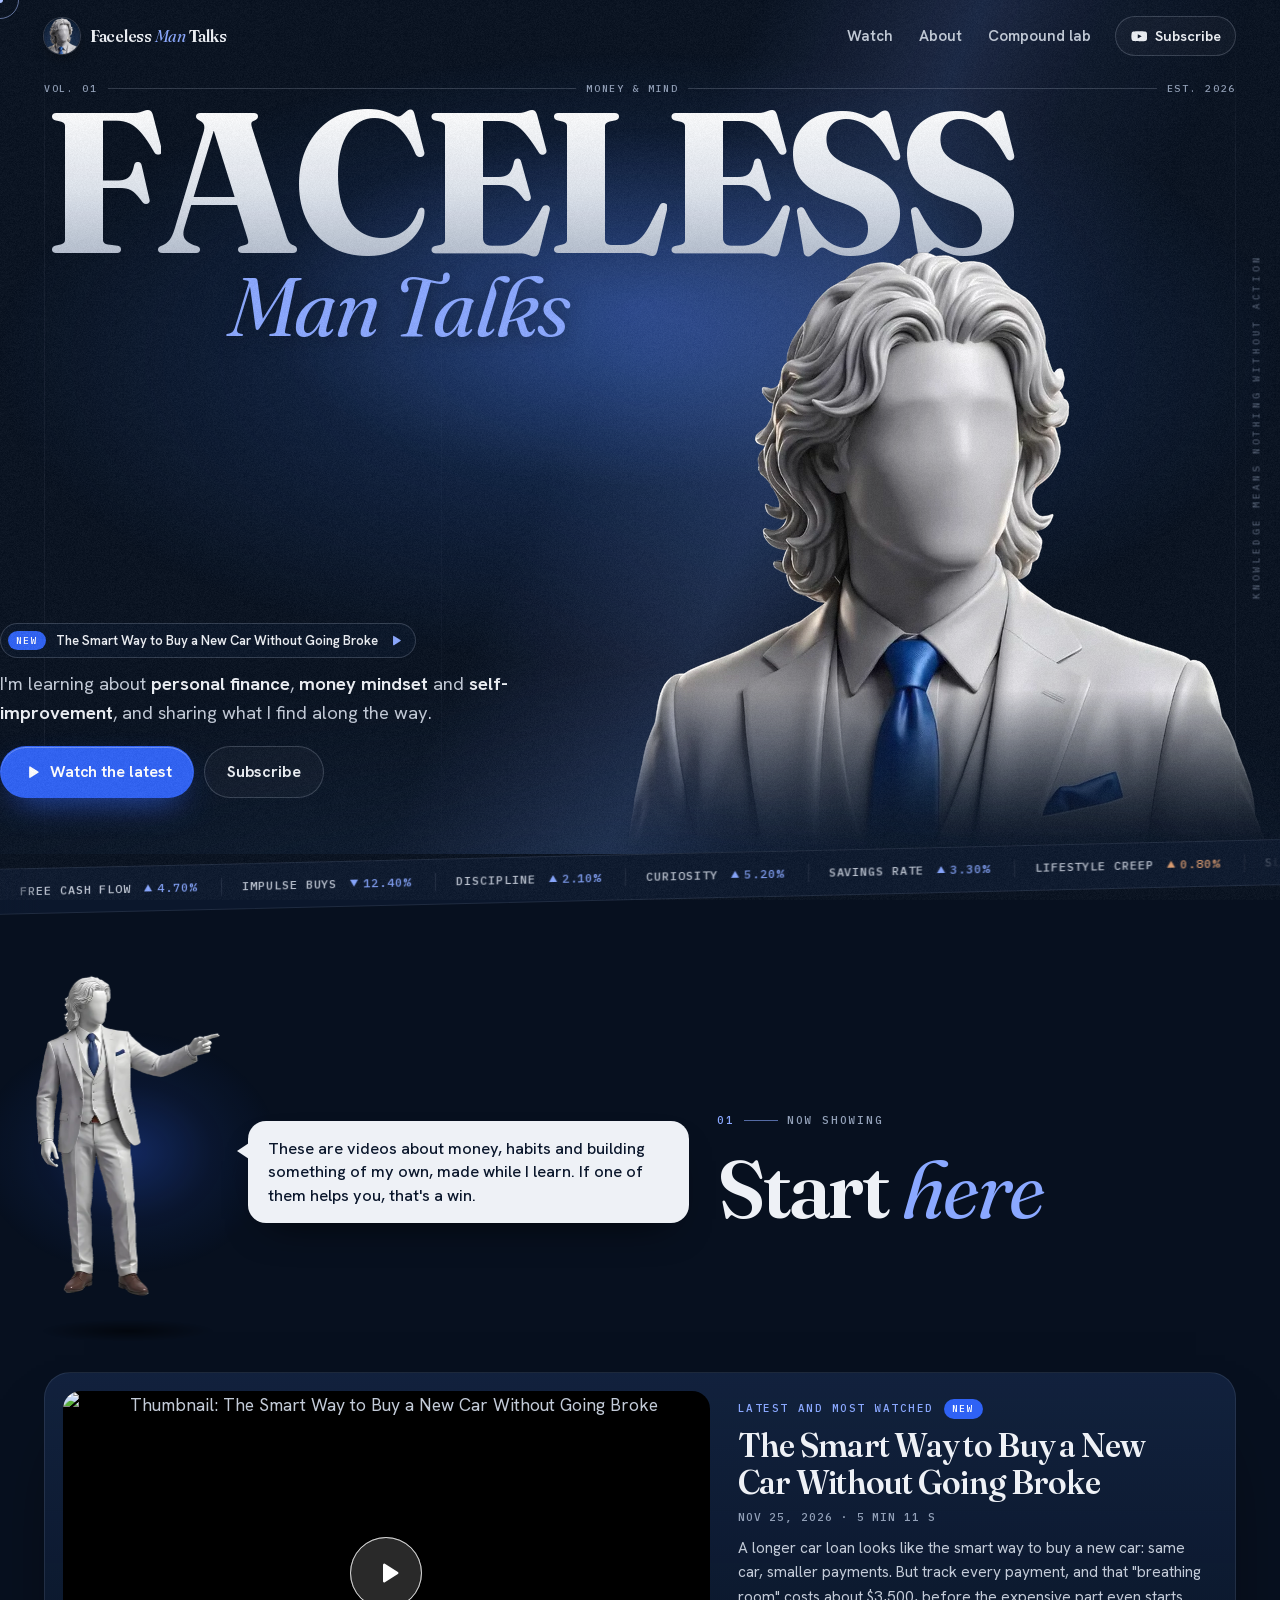
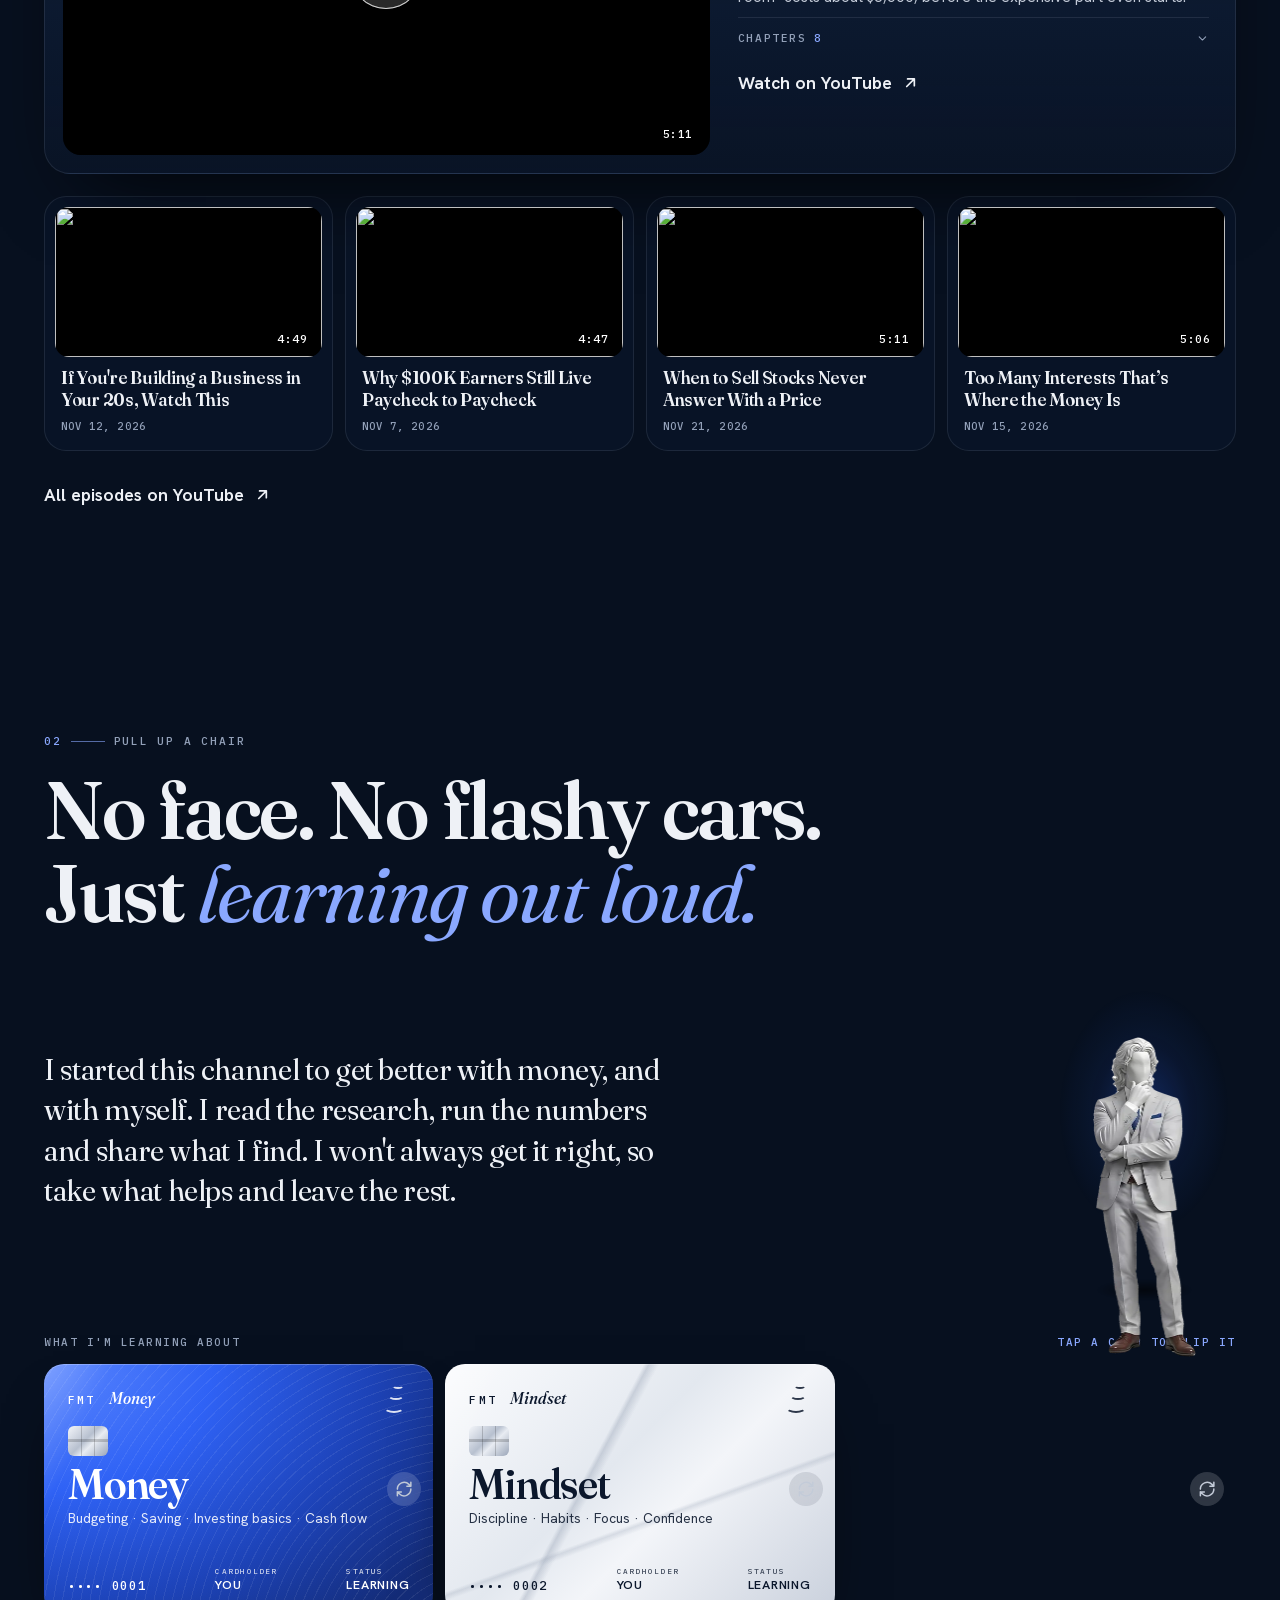
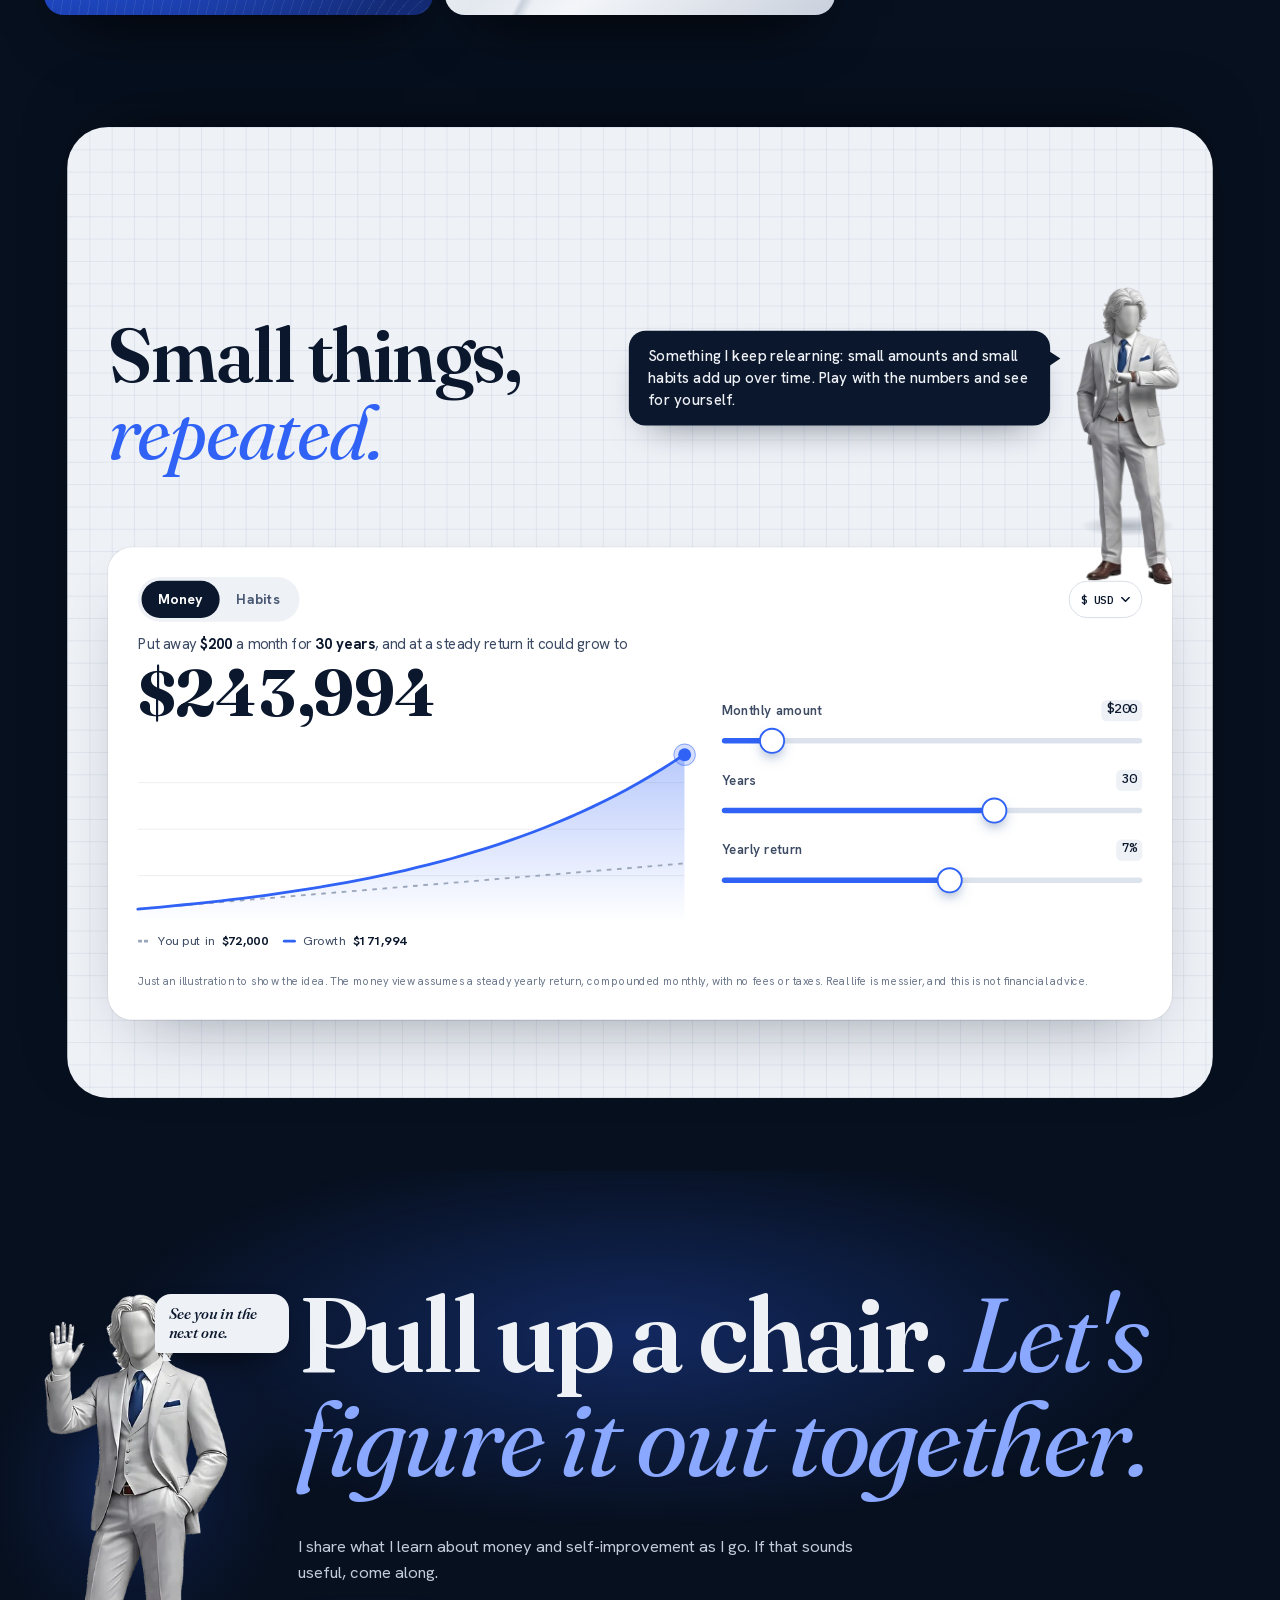
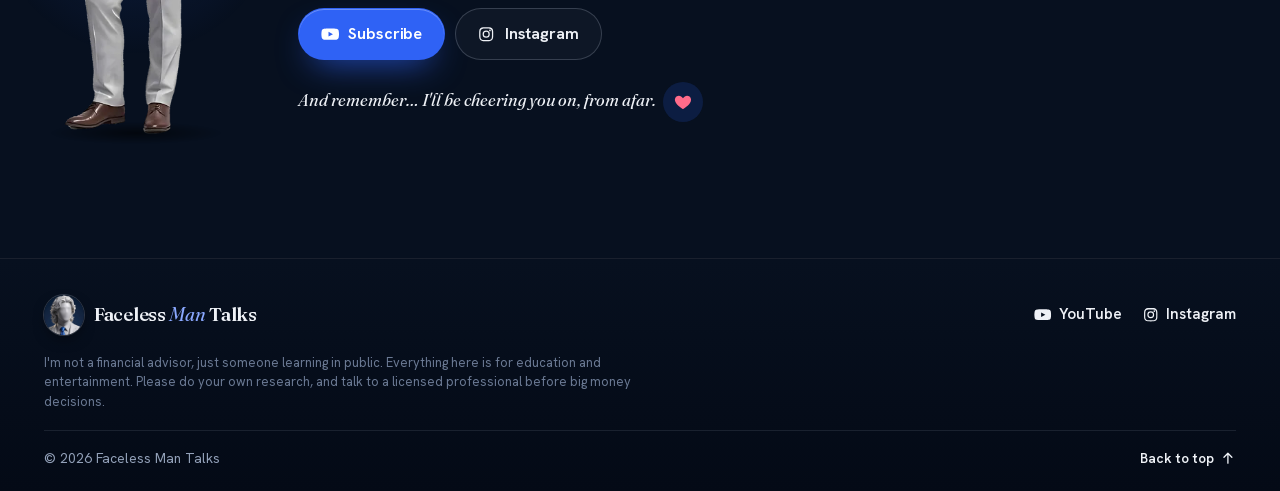
==== commit dd53f5b6: "Update videos from YouTube" ====
--- a/index.html
+++ b/index.html
@@ -115,7 +115,7 @@
         "embedUrl": "https://www.youtube-nocookie.com/embed/imYCFKuJqN0",
         "inLanguage": "en",
         "isFamilyFriendly": true,
-        "interactionStatistic": { "@type": "InteractionCounter", "interactionType": { "@type": "WatchAction" }, "userInteractionCount": 49 },
+        "interactionStatistic": { "@type": "InteractionCounter", "interactionType": { "@type": "WatchAction" }, "userInteractionCount": 58 },
         "publisher": { "@type": "Organization", "@id": "https://facelessmantalks.com/#org", "name": "Faceless Man Talks", "logo": { "@type": "ImageObject", "url": "https://facelessmantalks.com/assets/icons/icon-512.png" } },
         "hasPart": [
           { "@type": "Clip", "name": "The $7,000 Car Loan Trap", "startOffset": 0, "endOffset": 40, "url": "https://www.youtube.com/watch?v=imYCFKuJqN0&t=0s" },
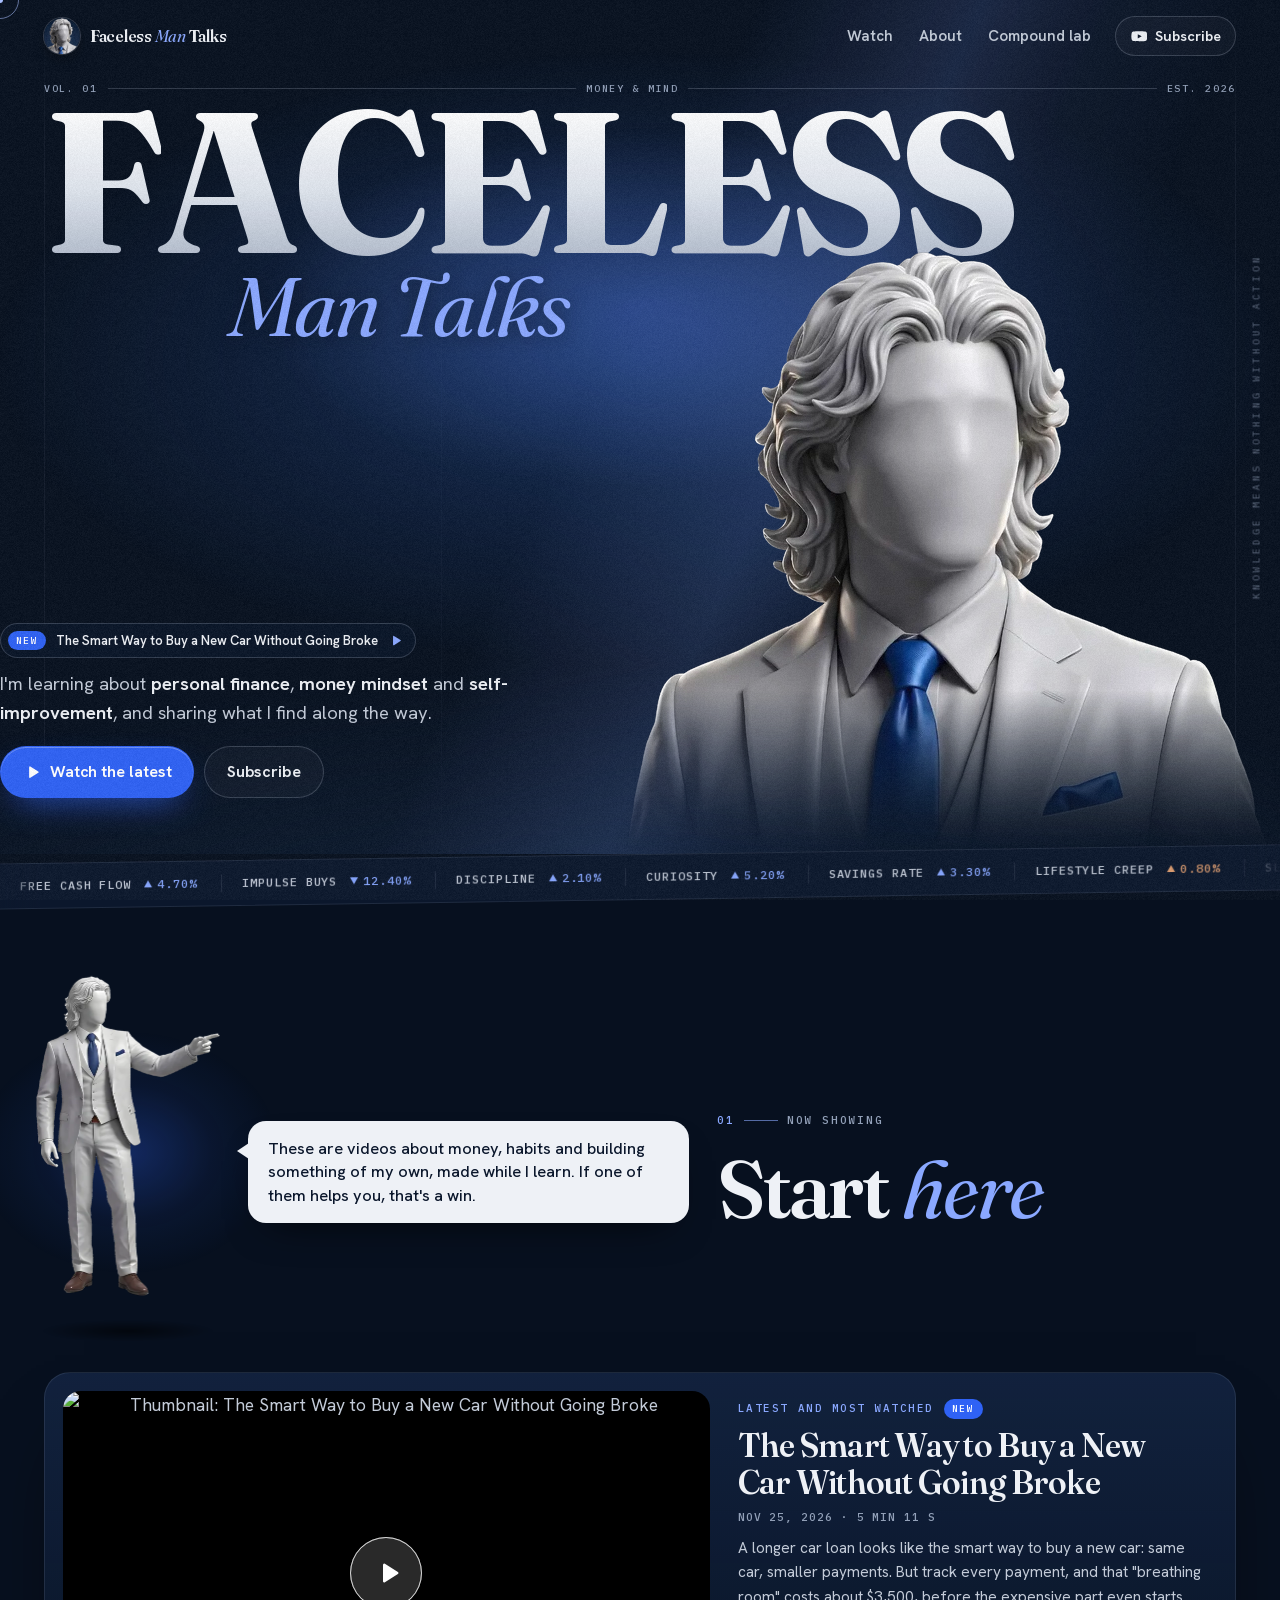
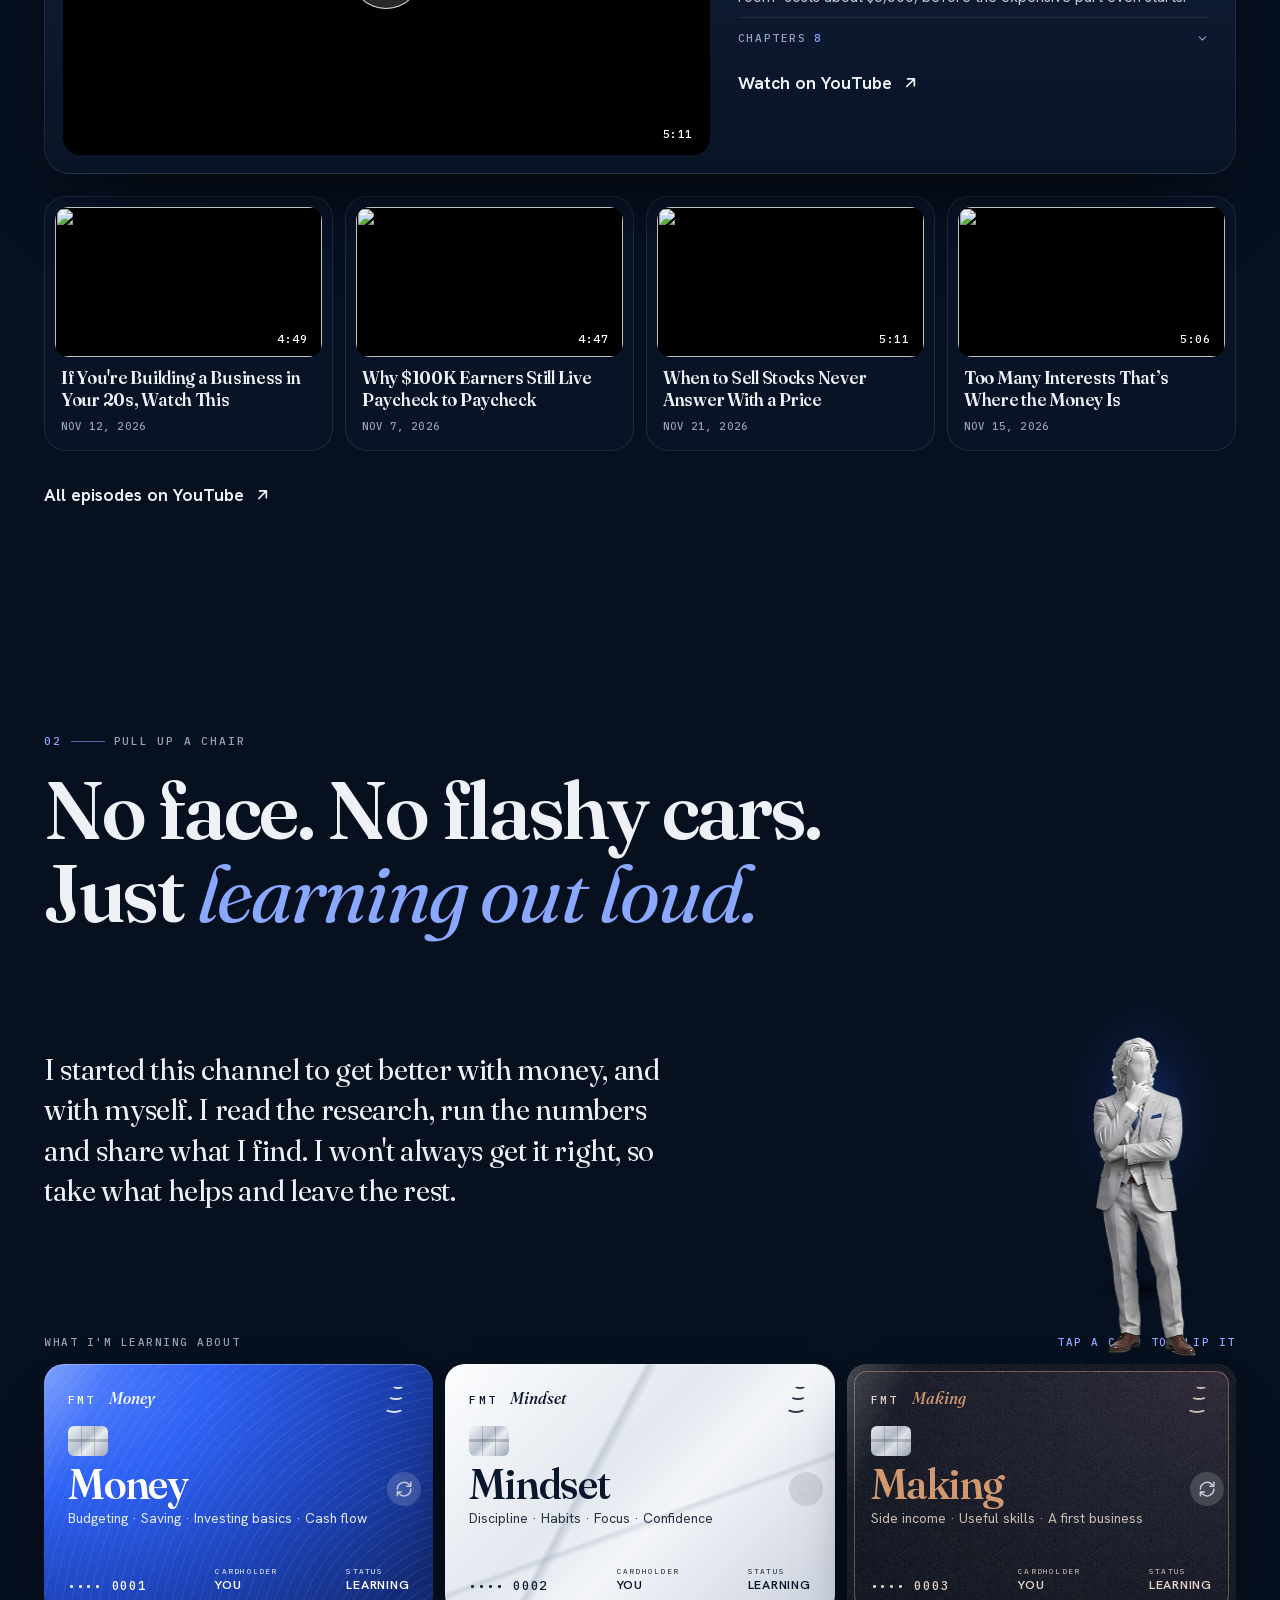
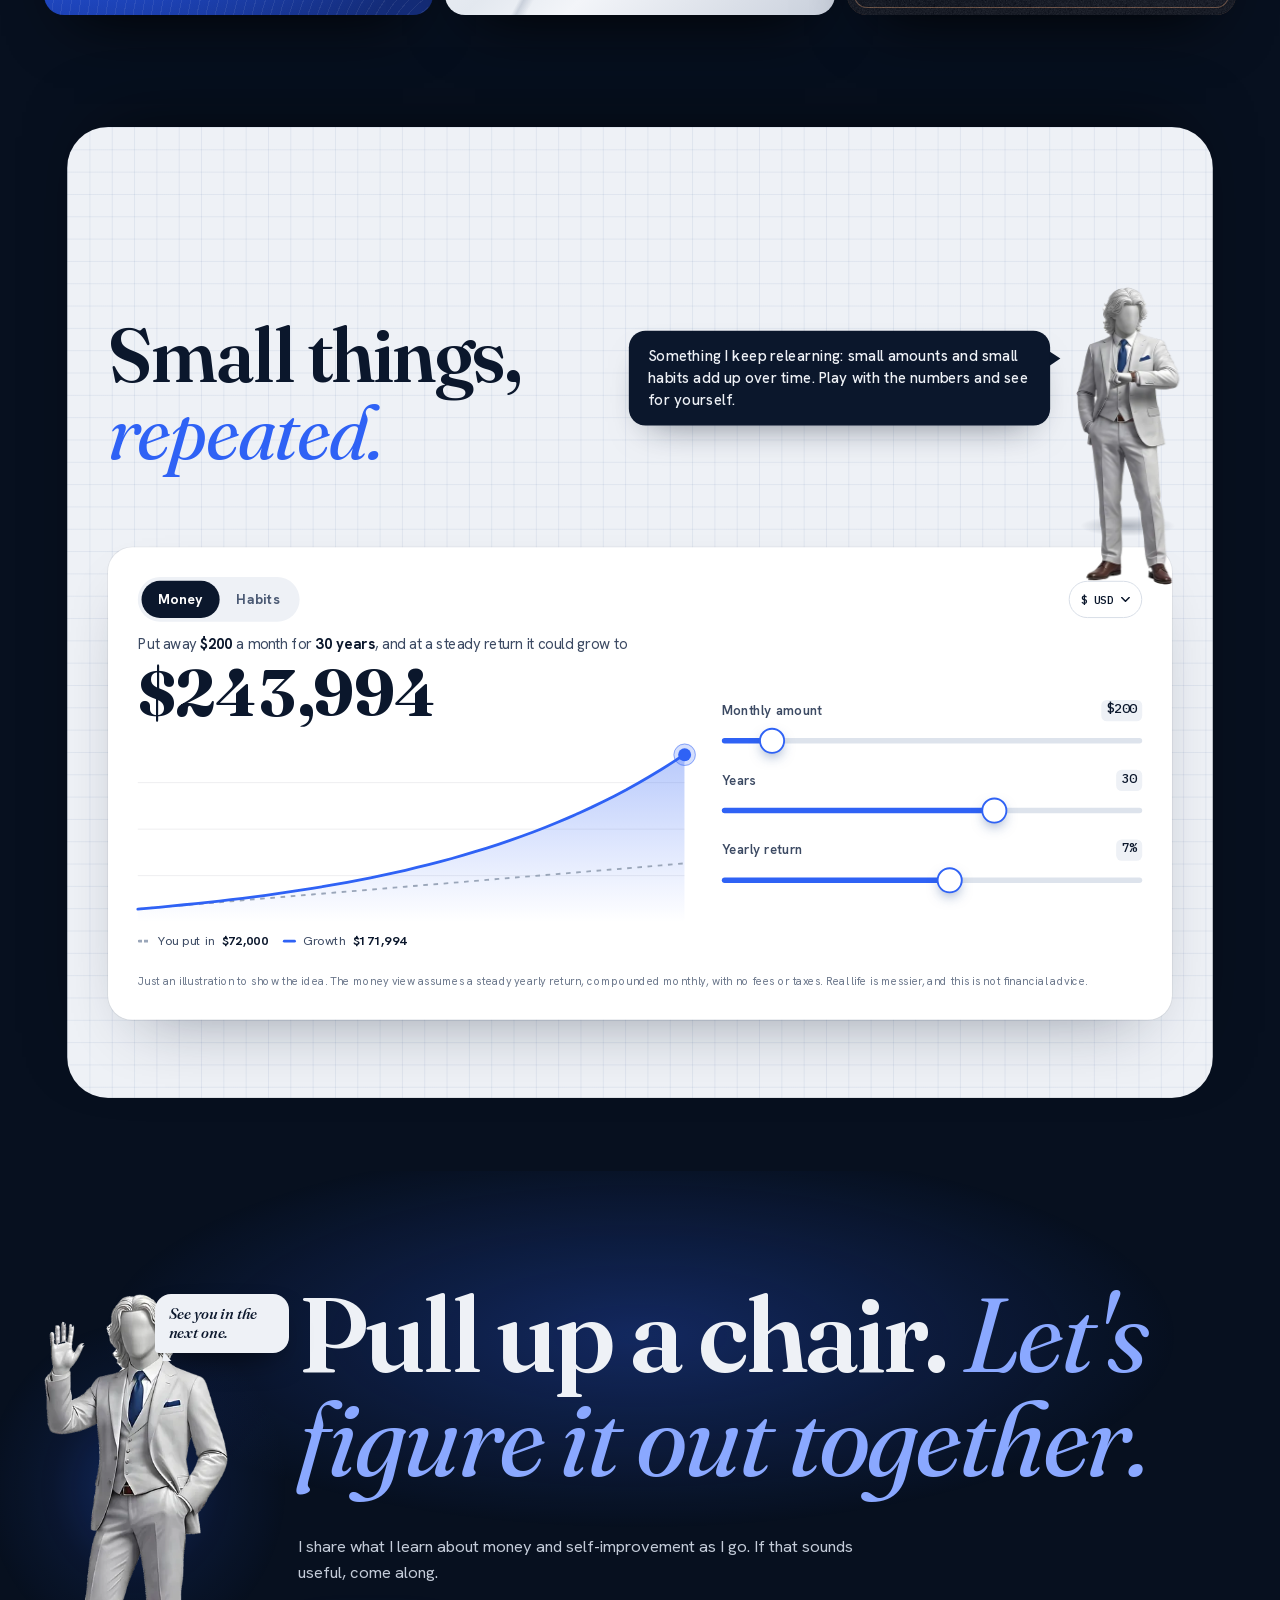
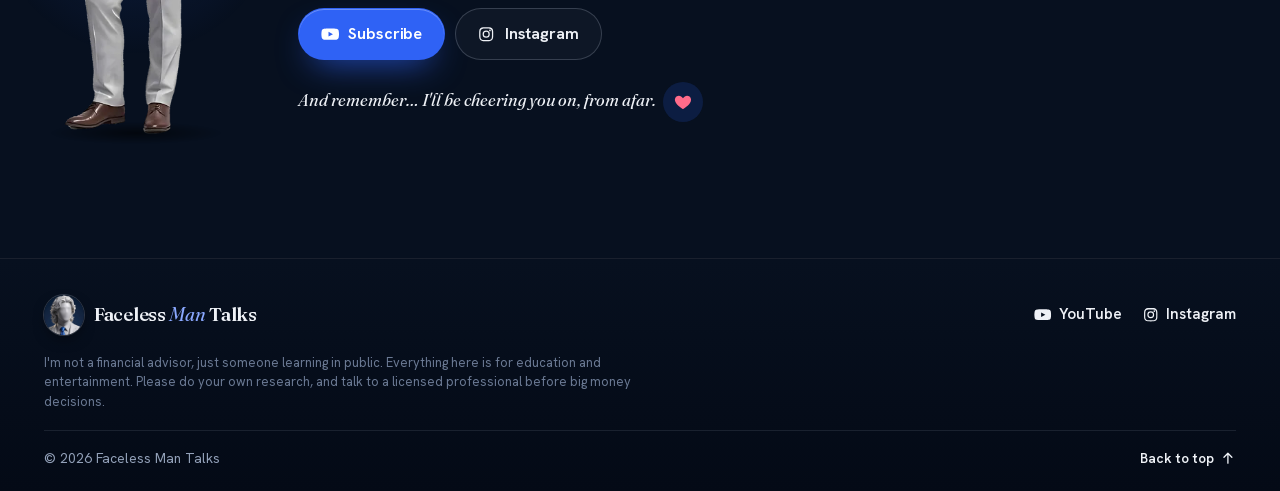
==== commit 5a873a75: "Update videos from YouTube" ====
--- a/index.html
+++ b/index.html
@@ -115,7 +115,7 @@
         "embedUrl": "https://www.youtube-nocookie.com/embed/imYCFKuJqN0",
         "inLanguage": "en",
         "isFamilyFriendly": true,
-        "interactionStatistic": { "@type": "InteractionCounter", "interactionType": { "@type": "WatchAction" }, "userInteractionCount": 58 },
+        "interactionStatistic": { "@type": "InteractionCounter", "interactionType": { "@type": "WatchAction" }, "userInteractionCount": 62 },
         "publisher": { "@type": "Organization", "@id": "https://facelessmantalks.com/#org", "name": "Faceless Man Talks", "logo": { "@type": "ImageObject", "url": "https://facelessmantalks.com/assets/icons/icon-512.png" } },
         "hasPart": [
           { "@type": "Clip", "name": "The $7,000 Car Loan Trap", "startOffset": 0, "endOffset": 40, "url": "https://www.youtube.com/watch?v=imYCFKuJqN0&t=0s" },
@@ -140,7 +140,7 @@
         "embedUrl": "https://www.youtube-nocookie.com/embed/V3oBkgzghnw",
         "inLanguage": "en",
         "isFamilyFriendly": true,
-        "interactionStatistic": { "@type": "InteractionCounter", "interactionType": { "@type": "WatchAction" }, "userInteractionCount": 34 },
+        "interactionStatistic": { "@type": "InteractionCounter", "interactionType": { "@type": "WatchAction" }, "userInteractionCount": 36 },
         "publisher": { "@type": "Organization", "@id": "https://facelessmantalks.com/#org", "name": "Faceless Man Talks", "logo": { "@type": "ImageObject", "url": "https://facelessmantalks.com/assets/icons/icon-512.png" } },
         "hasPart": [
           { "@type": "Clip", "name": "The 45-Year-Old Founder", "startOffset": 0, "endOffset": 36, "url": "https://www.youtube.com/watch?v=V3oBkgzghnw&t=0s" },
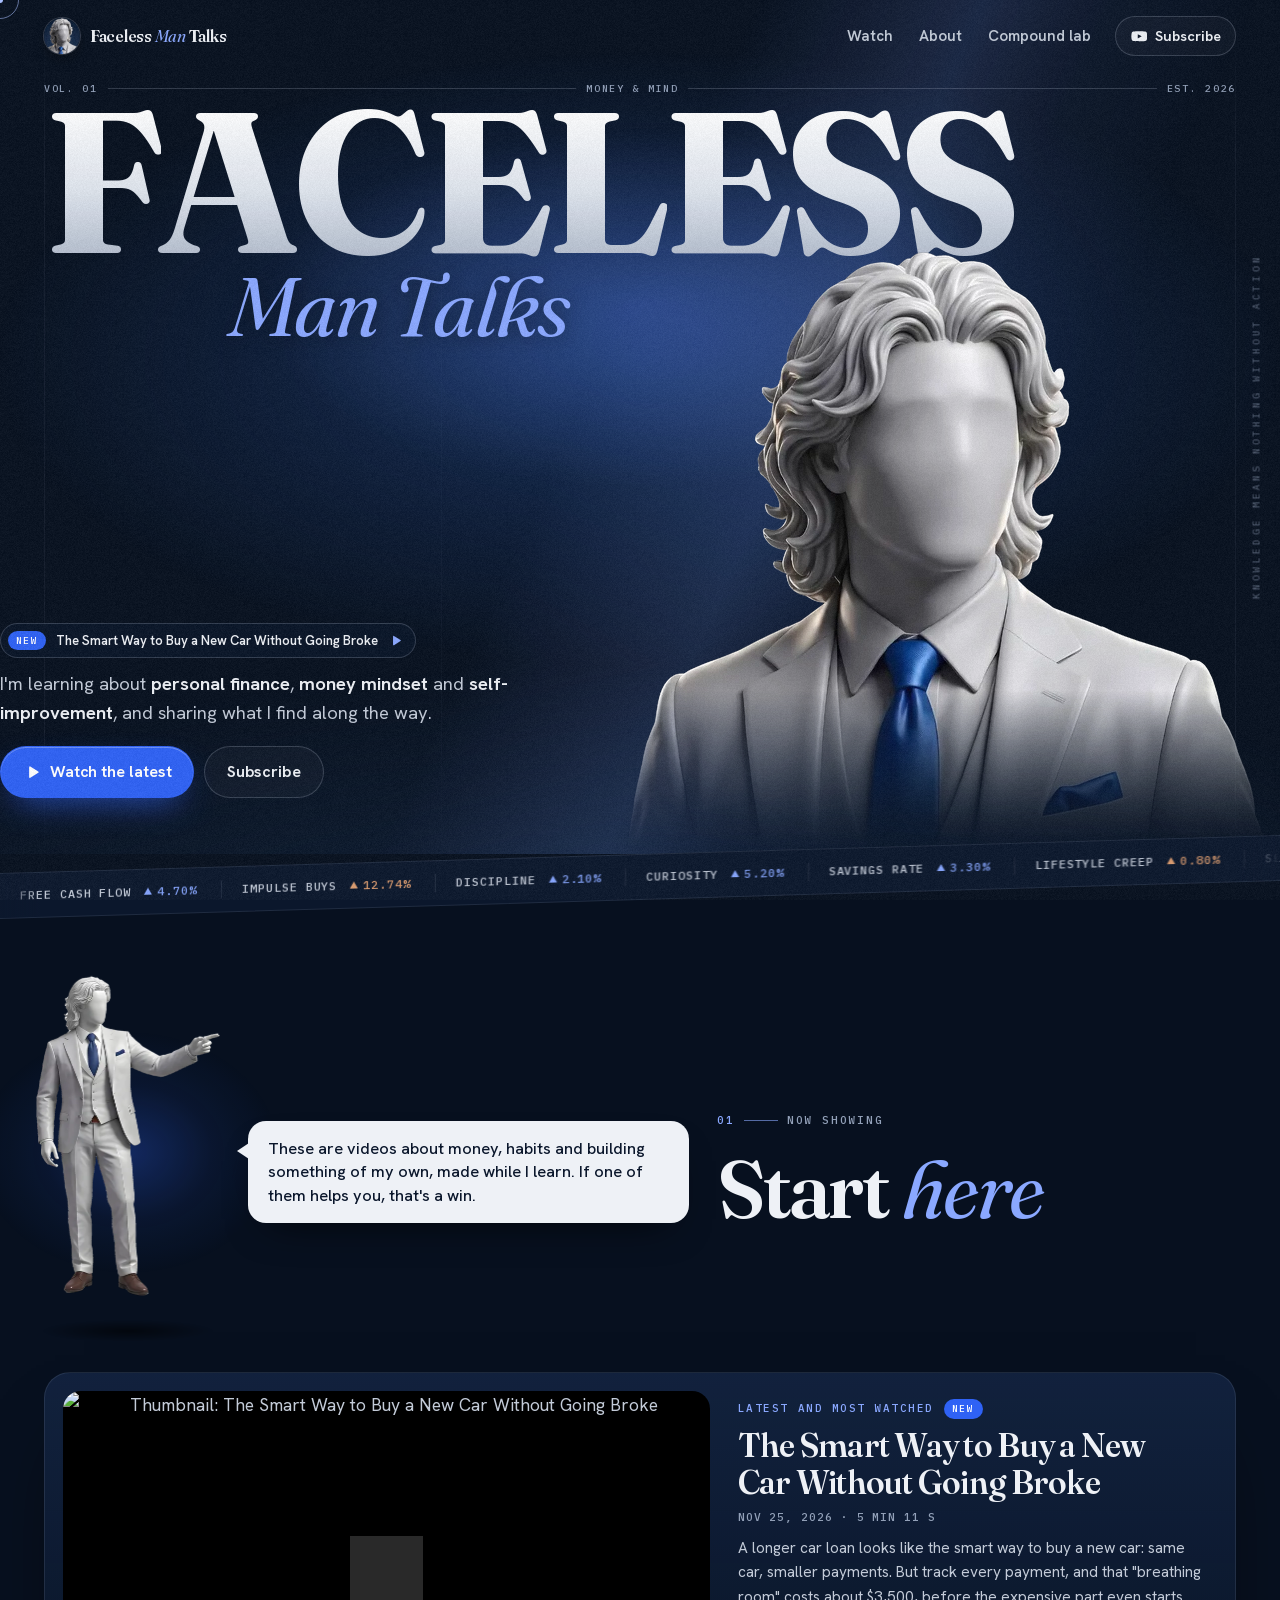
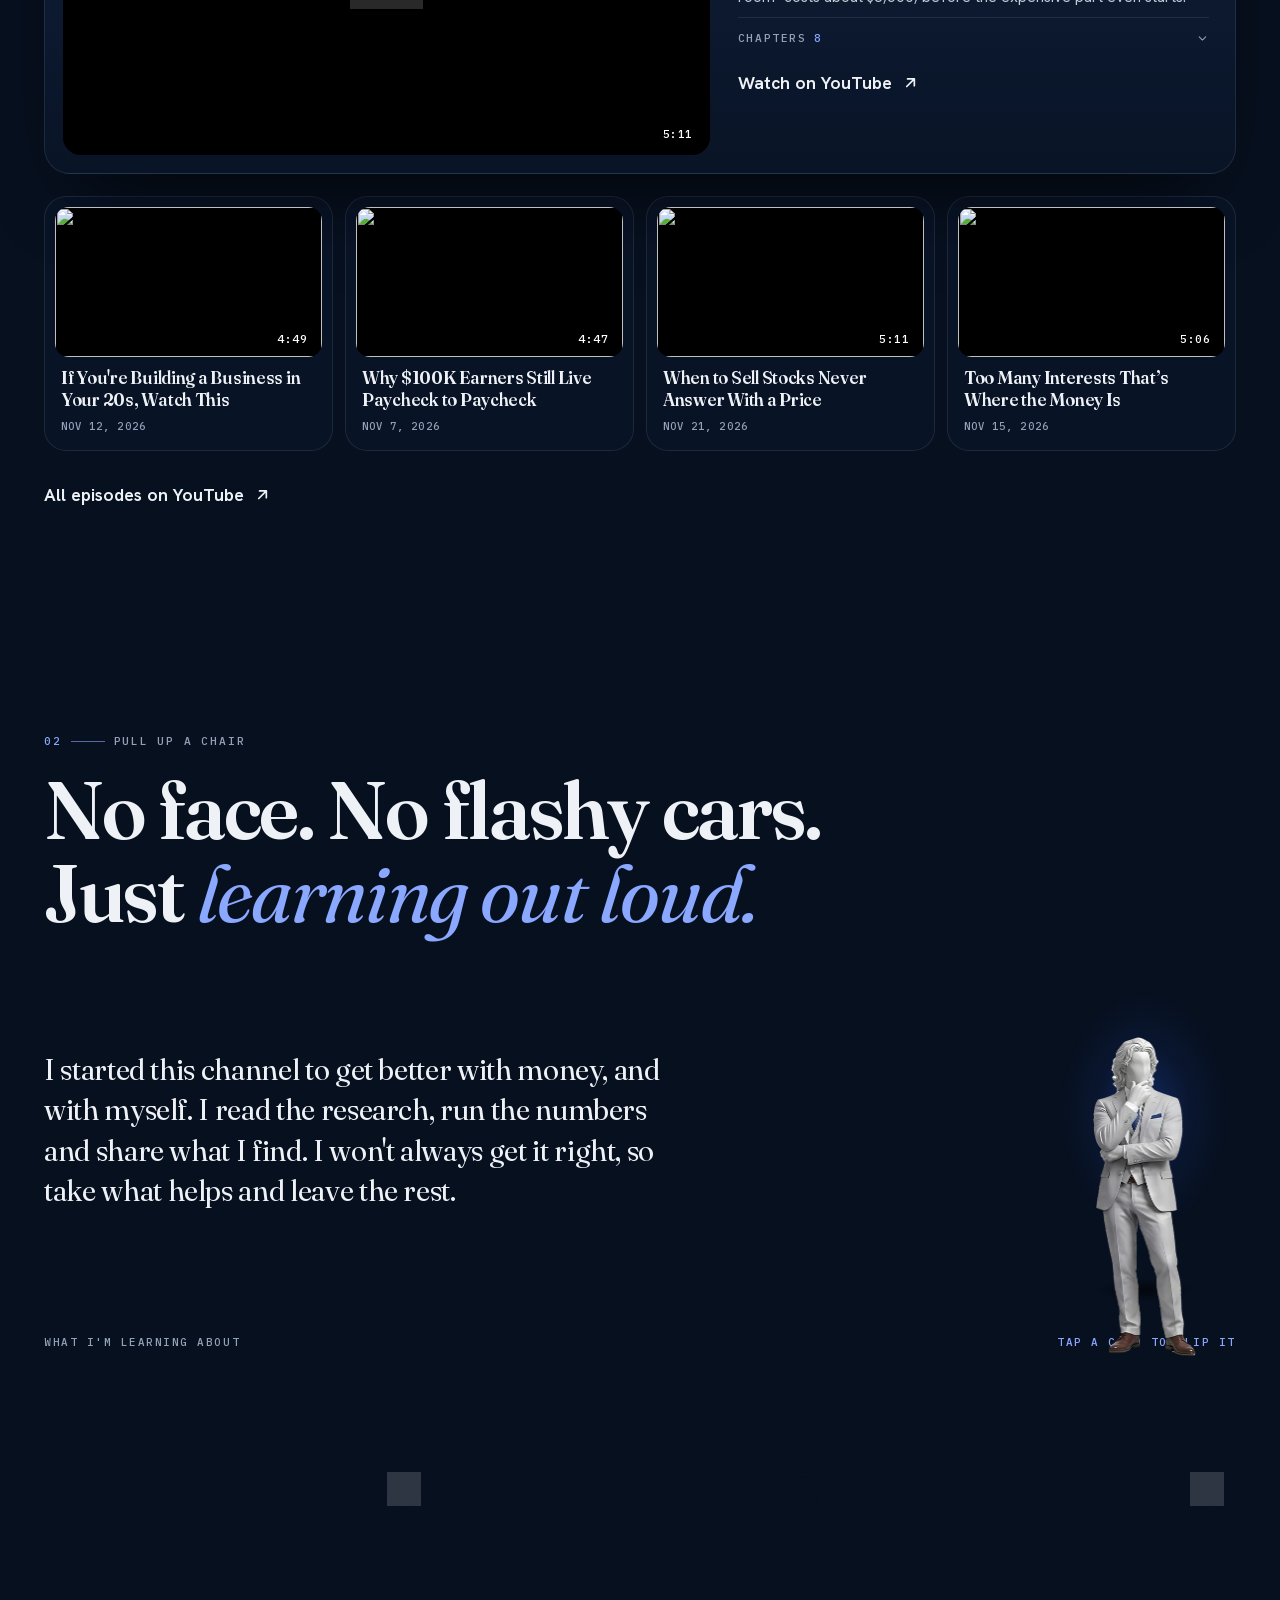
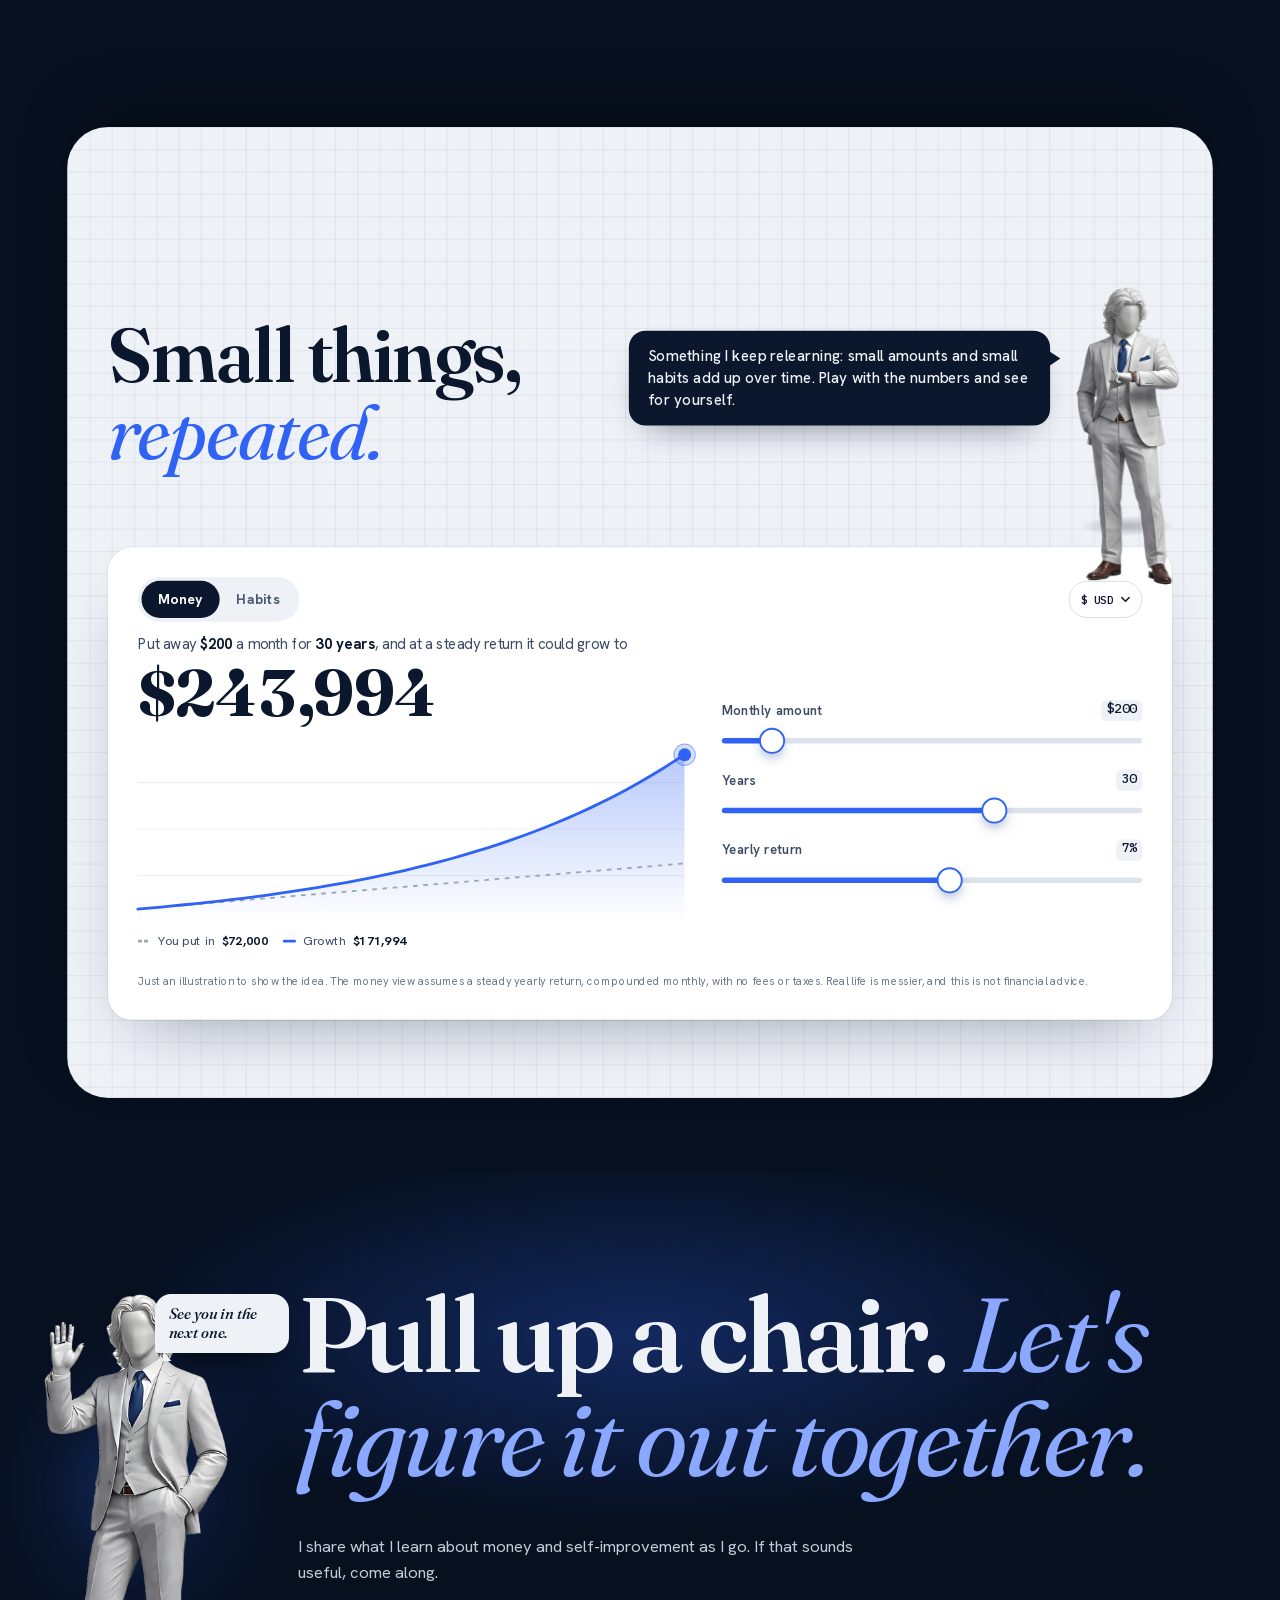
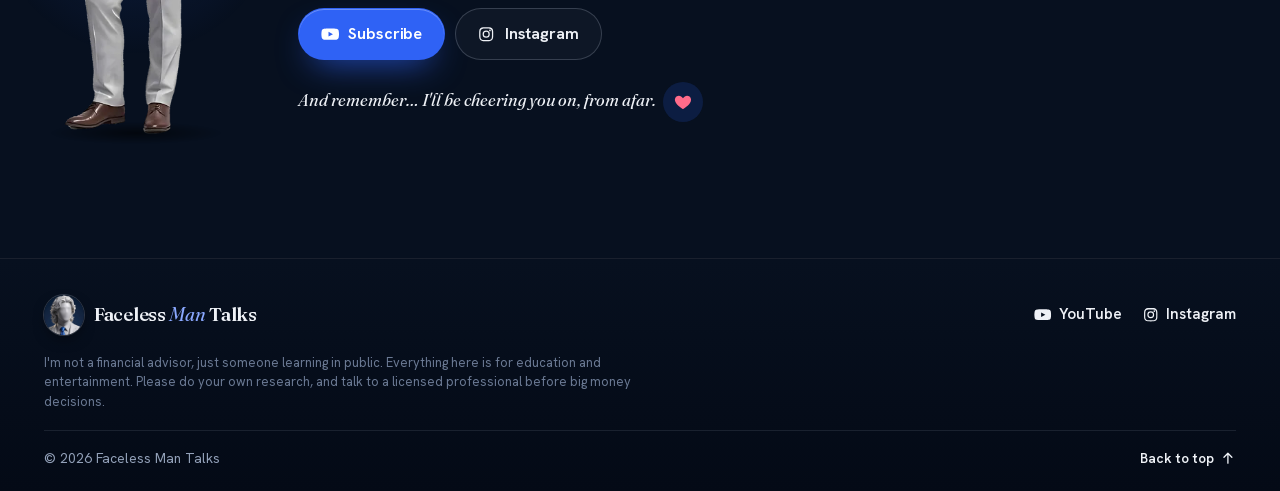
==== commit 805dc155: "Update videos from YouTube" ====
--- a/index.html
+++ b/index.html
@@ -93,7 +93,7 @@
         "primaryImageOfPage": "https://facelessmantalks.com/assets/img/og-image.jpg",
         "inLanguage": "en",
         "datePublished": "2026-11-09",
-        "dateModified": "2026-11-26"
+        "dateModified": "2026-11-27"
       }
     ]
   }
@@ -115,7 +115,7 @@
         "embedUrl": "https://www.youtube-nocookie.com/embed/imYCFKuJqN0",
         "inLanguage": "en",
         "isFamilyFriendly": true,
-        "interactionStatistic": { "@type": "InteractionCounter", "interactionType": { "@type": "WatchAction" }, "userInteractionCount": 62 },
+        "interactionStatistic": { "@type": "InteractionCounter", "interactionType": { "@type": "WatchAction" }, "userInteractionCount": 68 },
         "publisher": { "@type": "Organization", "@id": "https://facelessmantalks.com/#org", "name": "Faceless Man Talks", "logo": { "@type": "ImageObject", "url": "https://facelessmantalks.com/assets/icons/icon-512.png" } },
         "hasPart": [
           { "@type": "Clip", "name": "The $7,000 Car Loan Trap", "startOffset": 0, "endOffset": 40, "url": "https://www.youtube.com/watch?v=imYCFKuJqN0&t=0s" },
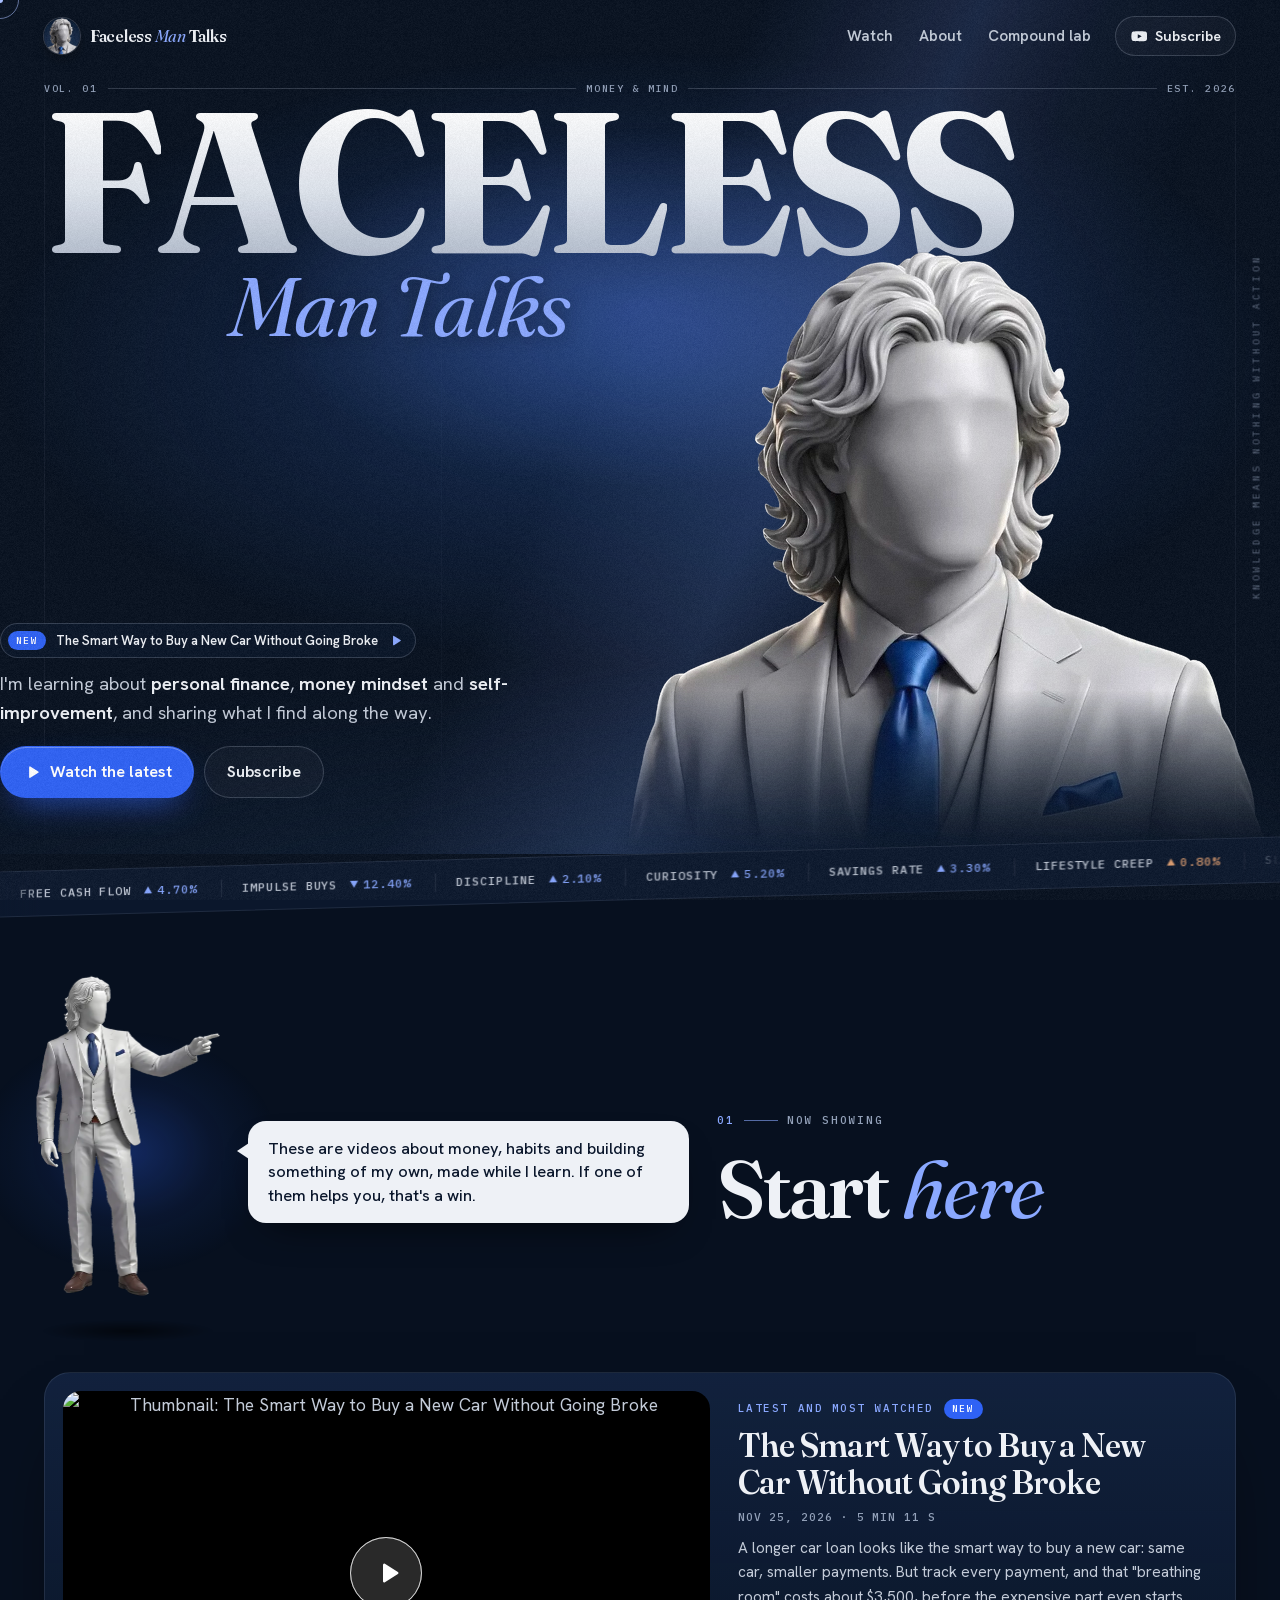
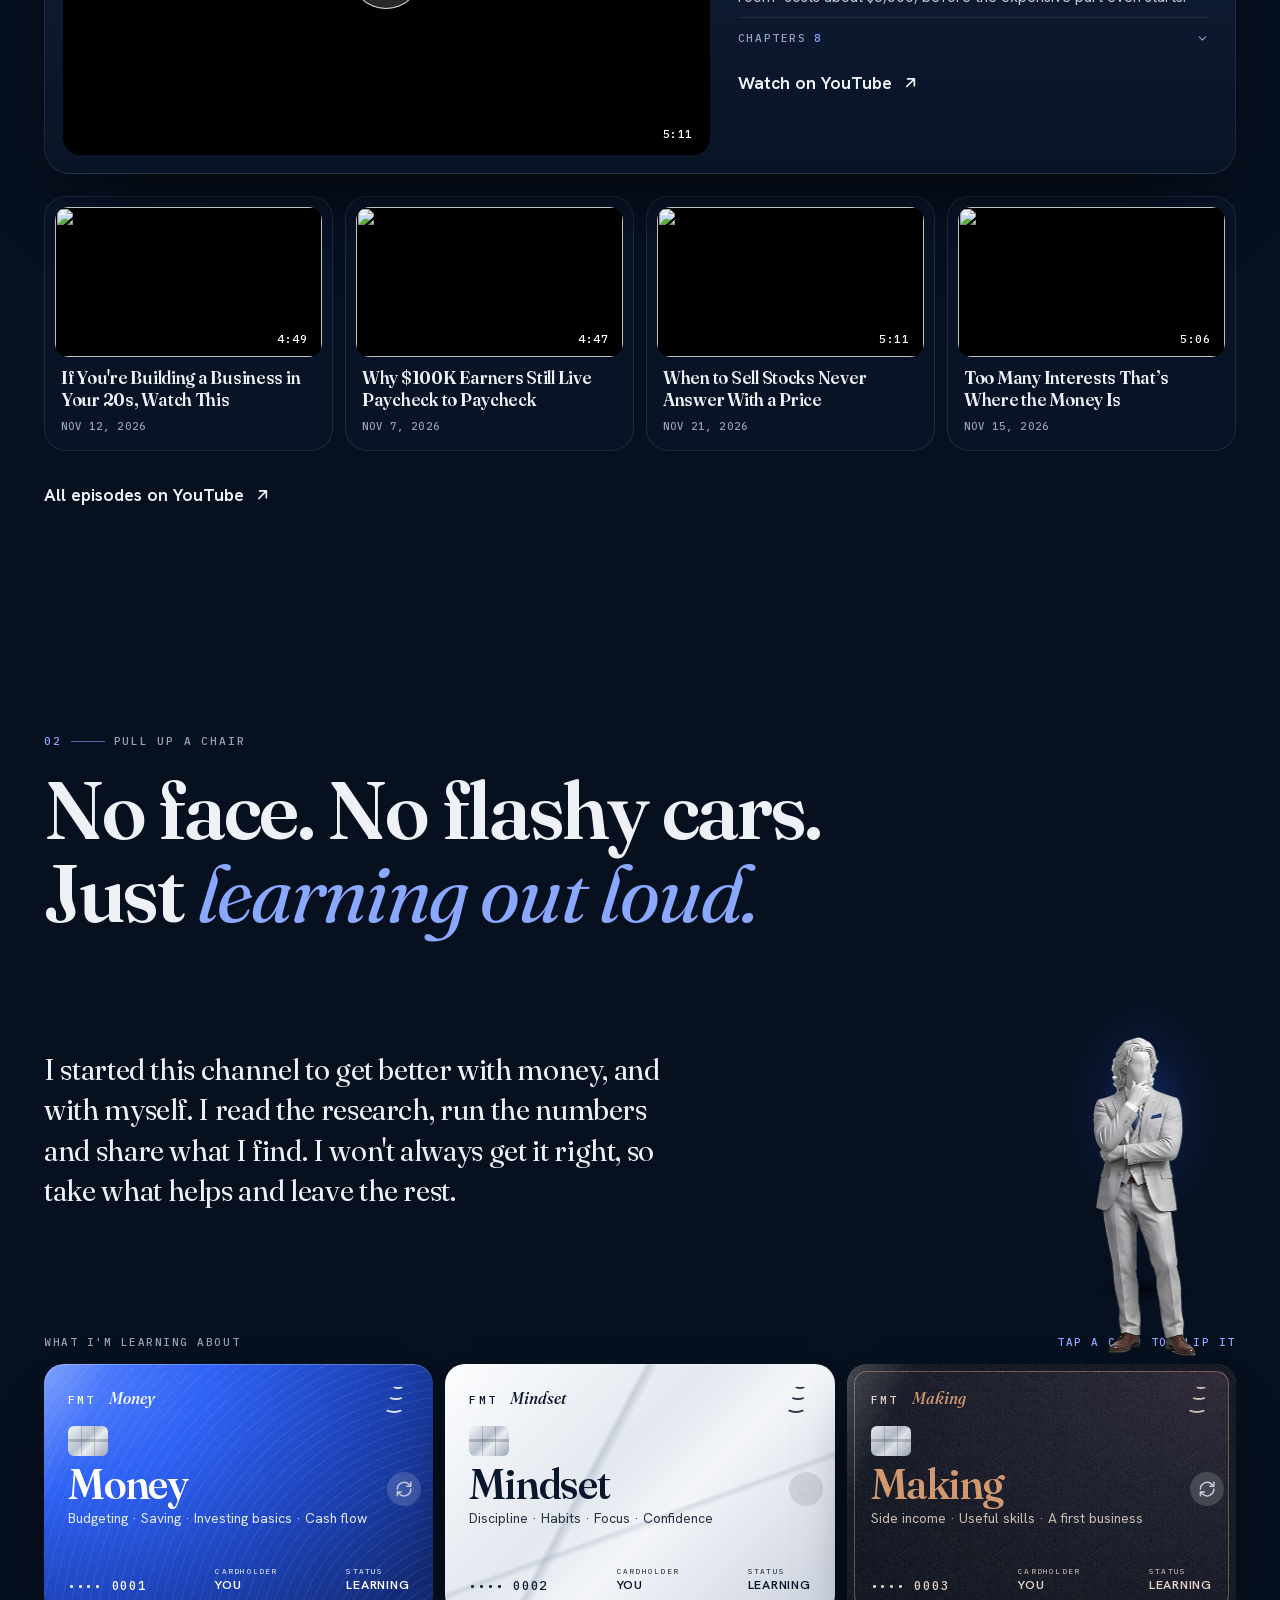
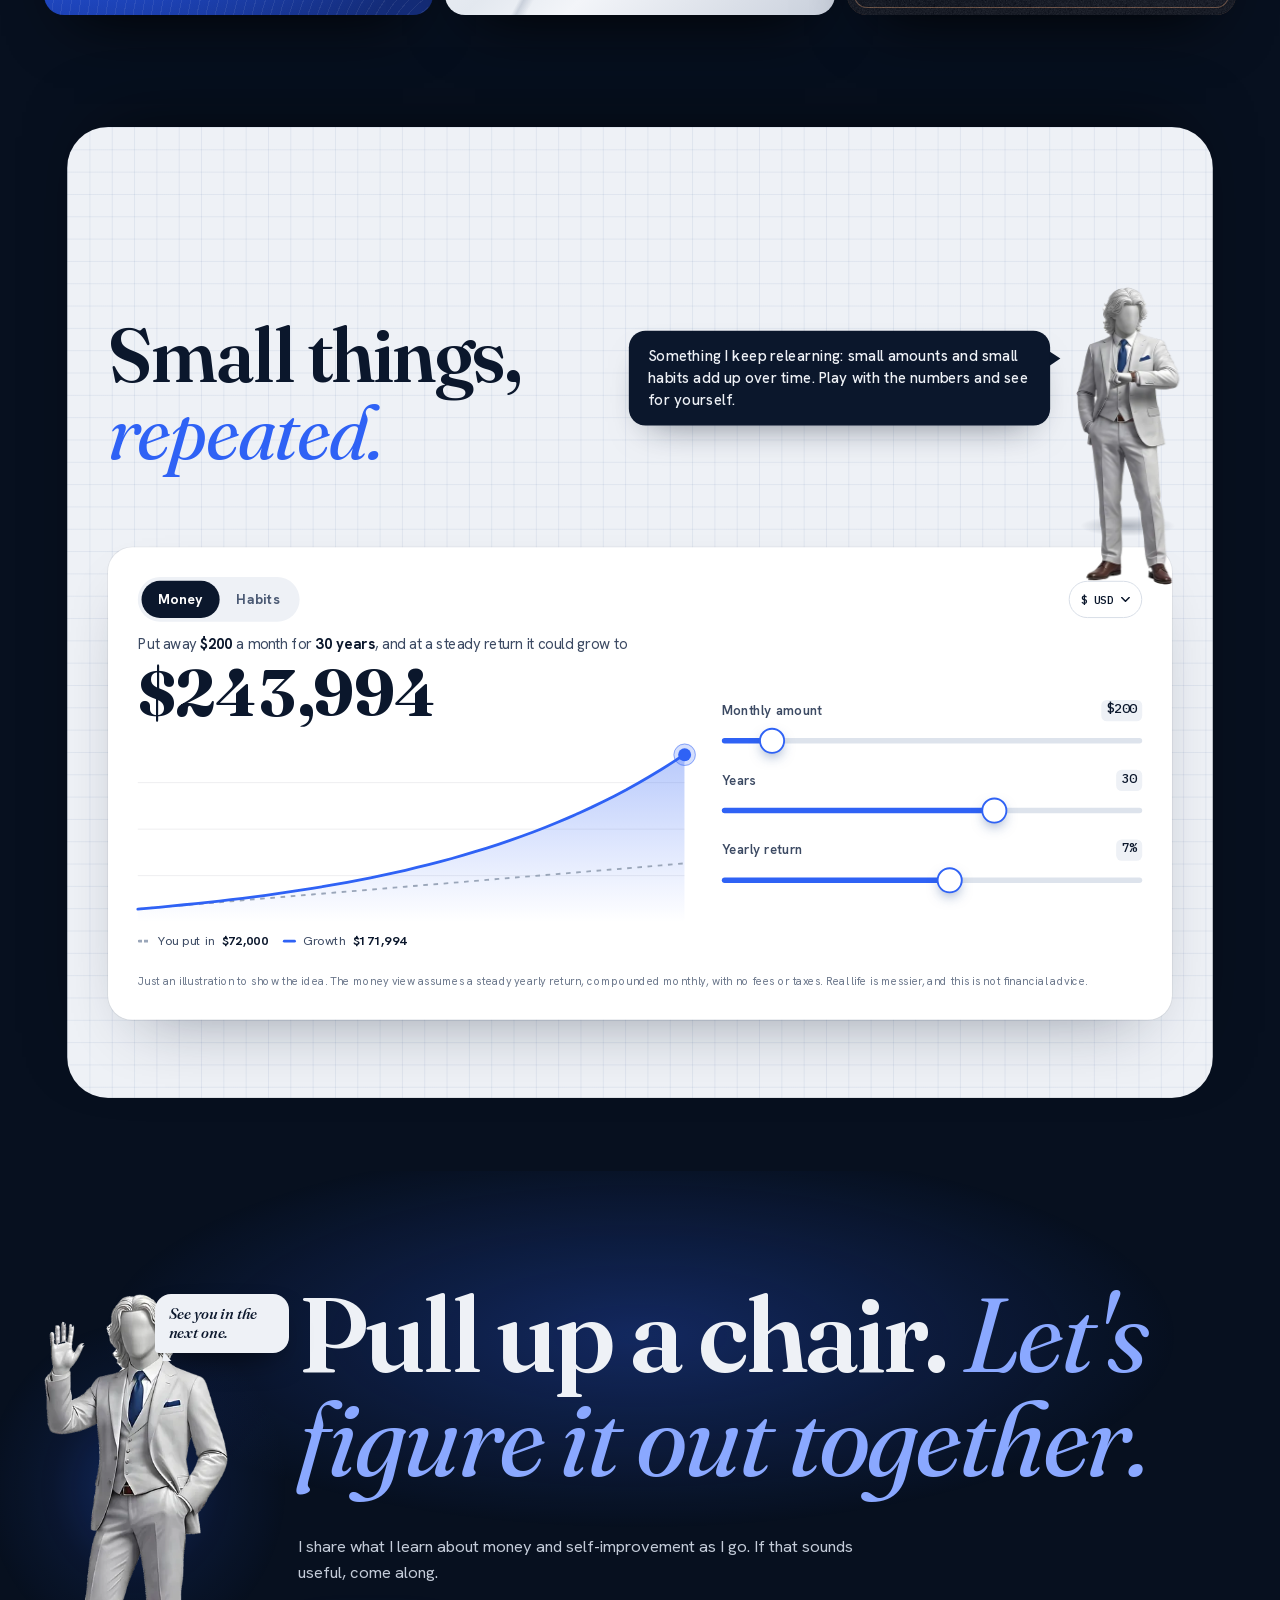
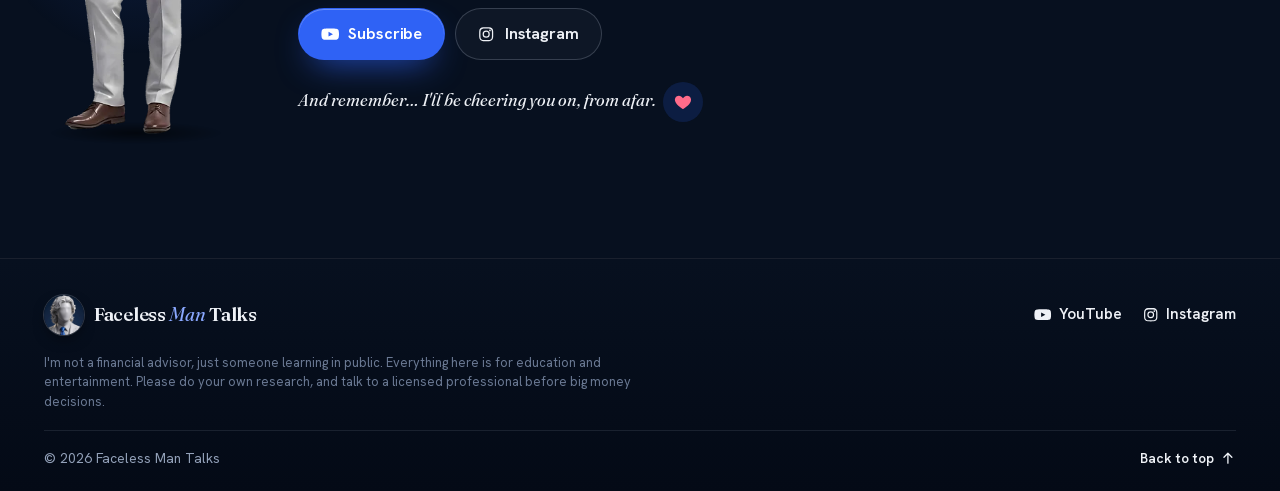
==== commit 67eea6c3: "Update videos from YouTube" ====
--- a/index.html
+++ b/index.html
@@ -115,7 +115,7 @@
         "embedUrl": "https://www.youtube-nocookie.com/embed/imYCFKuJqN0",
         "inLanguage": "en",
         "isFamilyFriendly": true,
-        "interactionStatistic": { "@type": "InteractionCounter", "interactionType": { "@type": "WatchAction" }, "userInteractionCount": 68 },
+        "interactionStatistic": { "@type": "InteractionCounter", "interactionType": { "@type": "WatchAction" }, "userInteractionCount": 76 },
         "publisher": { "@type": "Organization", "@id": "https://facelessmantalks.com/#org", "name": "Faceless Man Talks", "logo": { "@type": "ImageObject", "url": "https://facelessmantalks.com/assets/icons/icon-512.png" } },
         "hasPart": [
           { "@type": "Clip", "name": "The $7,000 Car Loan Trap", "startOffset": 0, "endOffset": 40, "url": "https://www.youtube.com/watch?v=imYCFKuJqN0&t=0s" },
@@ -140,7 +140,7 @@
         "embedUrl": "https://www.youtube-nocookie.com/embed/V3oBkgzghnw",
         "inLanguage": "en",
         "isFamilyFriendly": true,
-        "interactionStatistic": { "@type": "InteractionCounter", "interactionType": { "@type": "WatchAction" }, "userInteractionCount": 36 },
+        "interactionStatistic": { "@type": "InteractionCounter", "interactionType": { "@type": "WatchAction" }, "userInteractionCount": 37 },
         "publisher": { "@type": "Organization", "@id": "https://facelessmantalks.com/#org", "name": "Faceless Man Talks", "logo": { "@type": "ImageObject", "url": "https://facelessmantalks.com/assets/icons/icon-512.png" } },
         "hasPart": [
           { "@type": "Clip", "name": "The 45-Year-Old Founder", "startOffset": 0, "endOffset": 36, "url": "https://www.youtube.com/watch?v=V3oBkgzghnw&t=0s" },
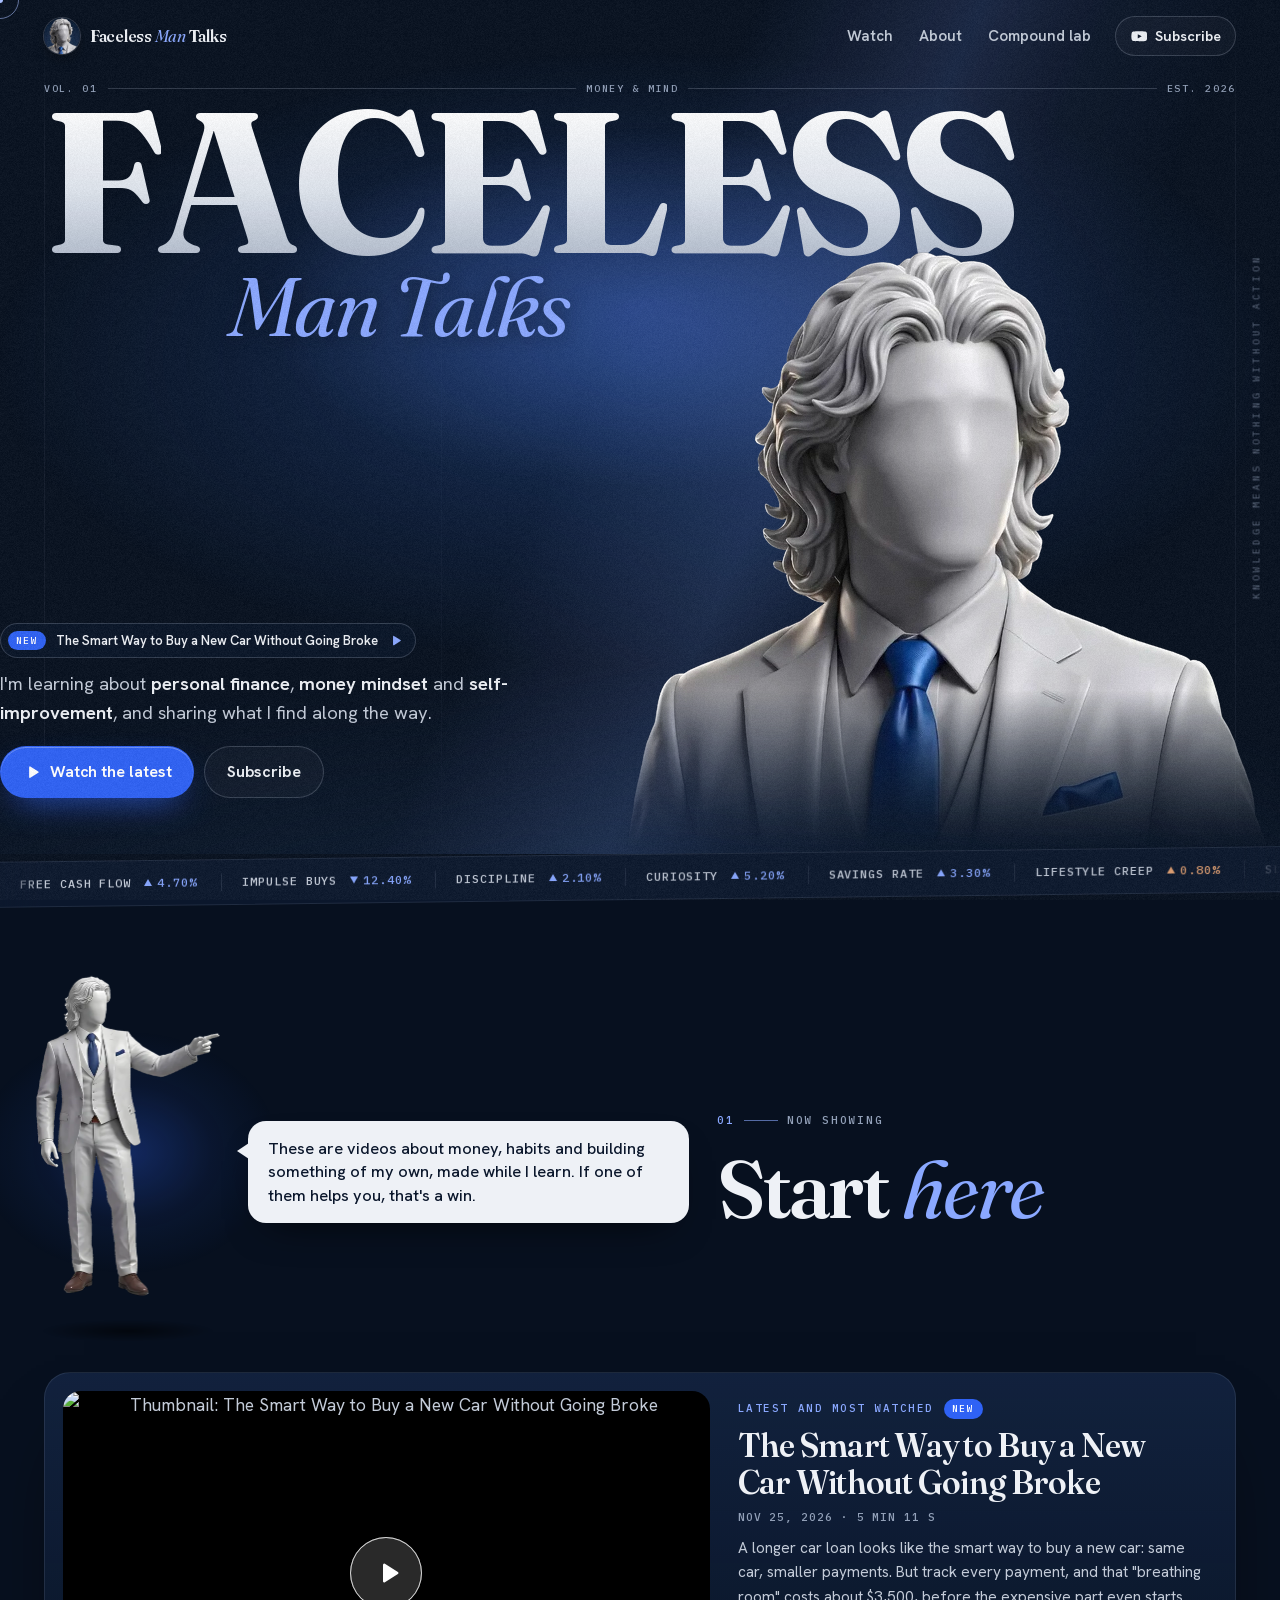
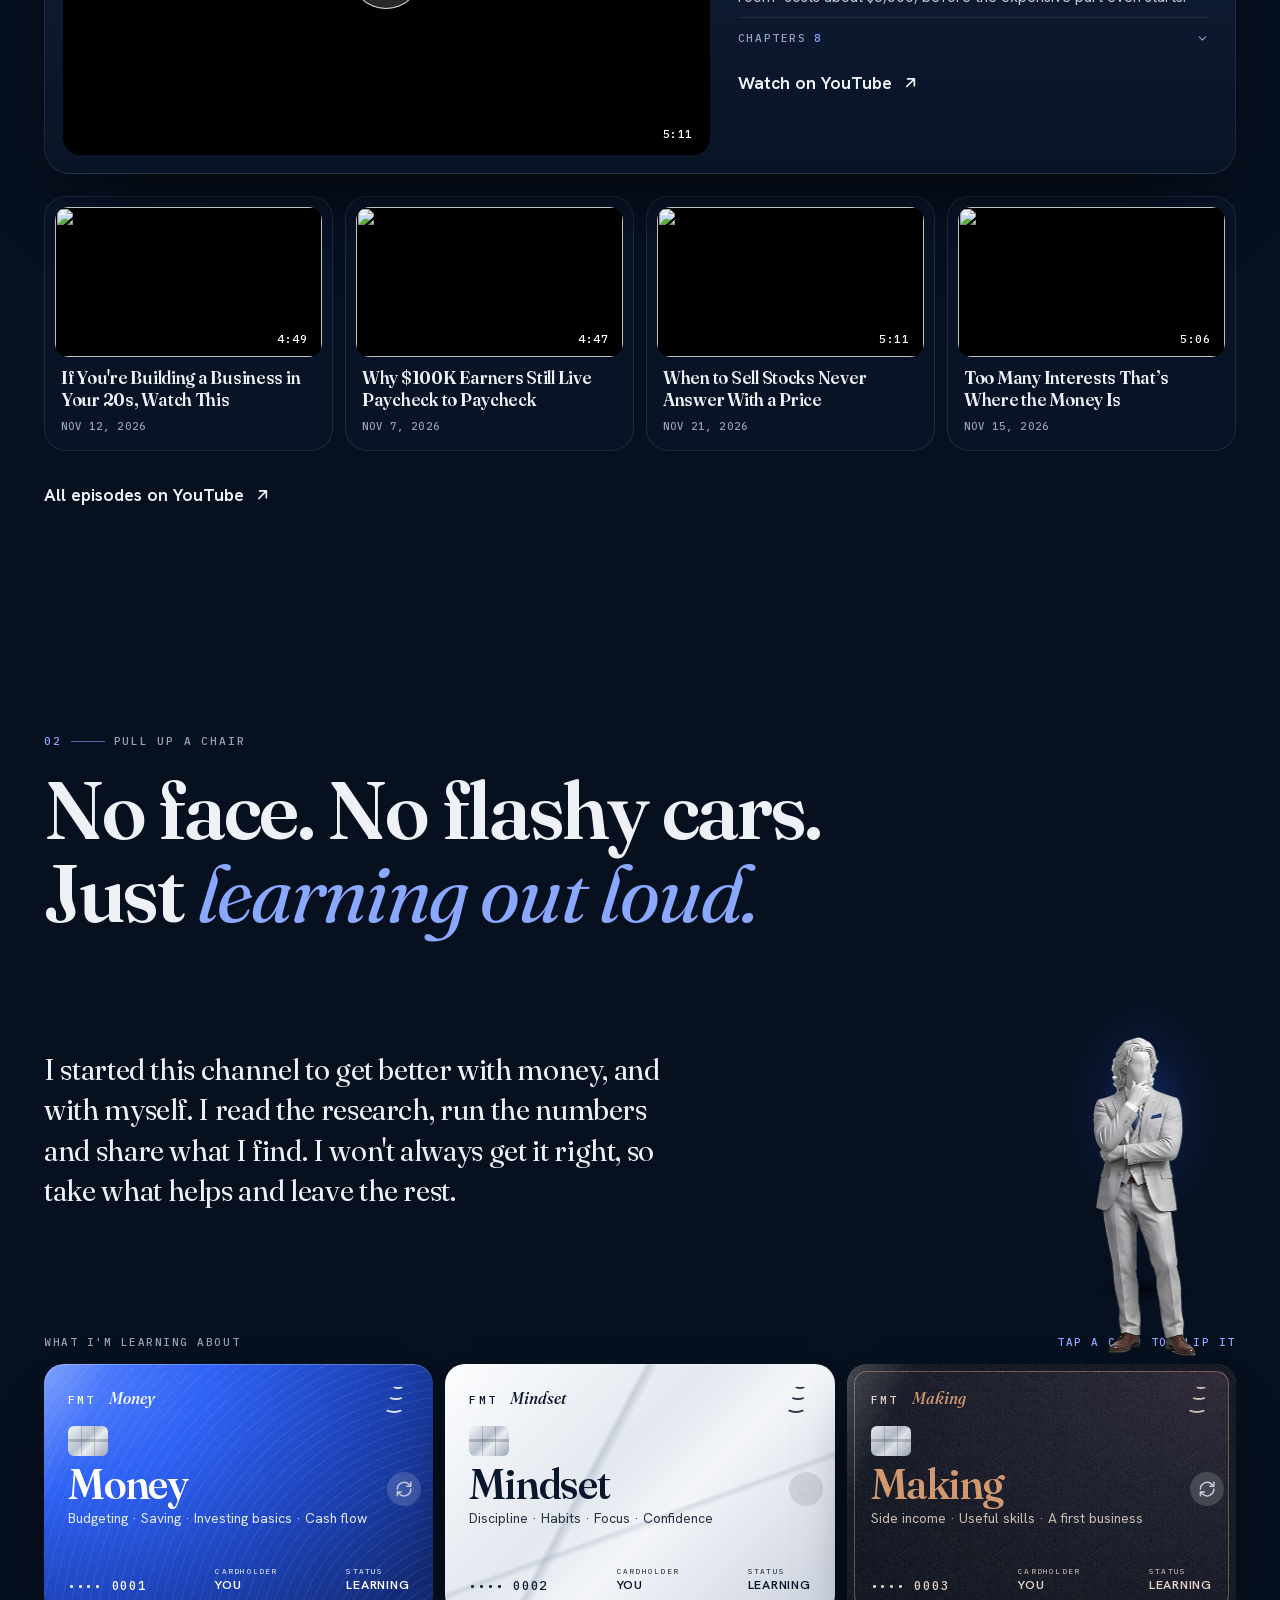
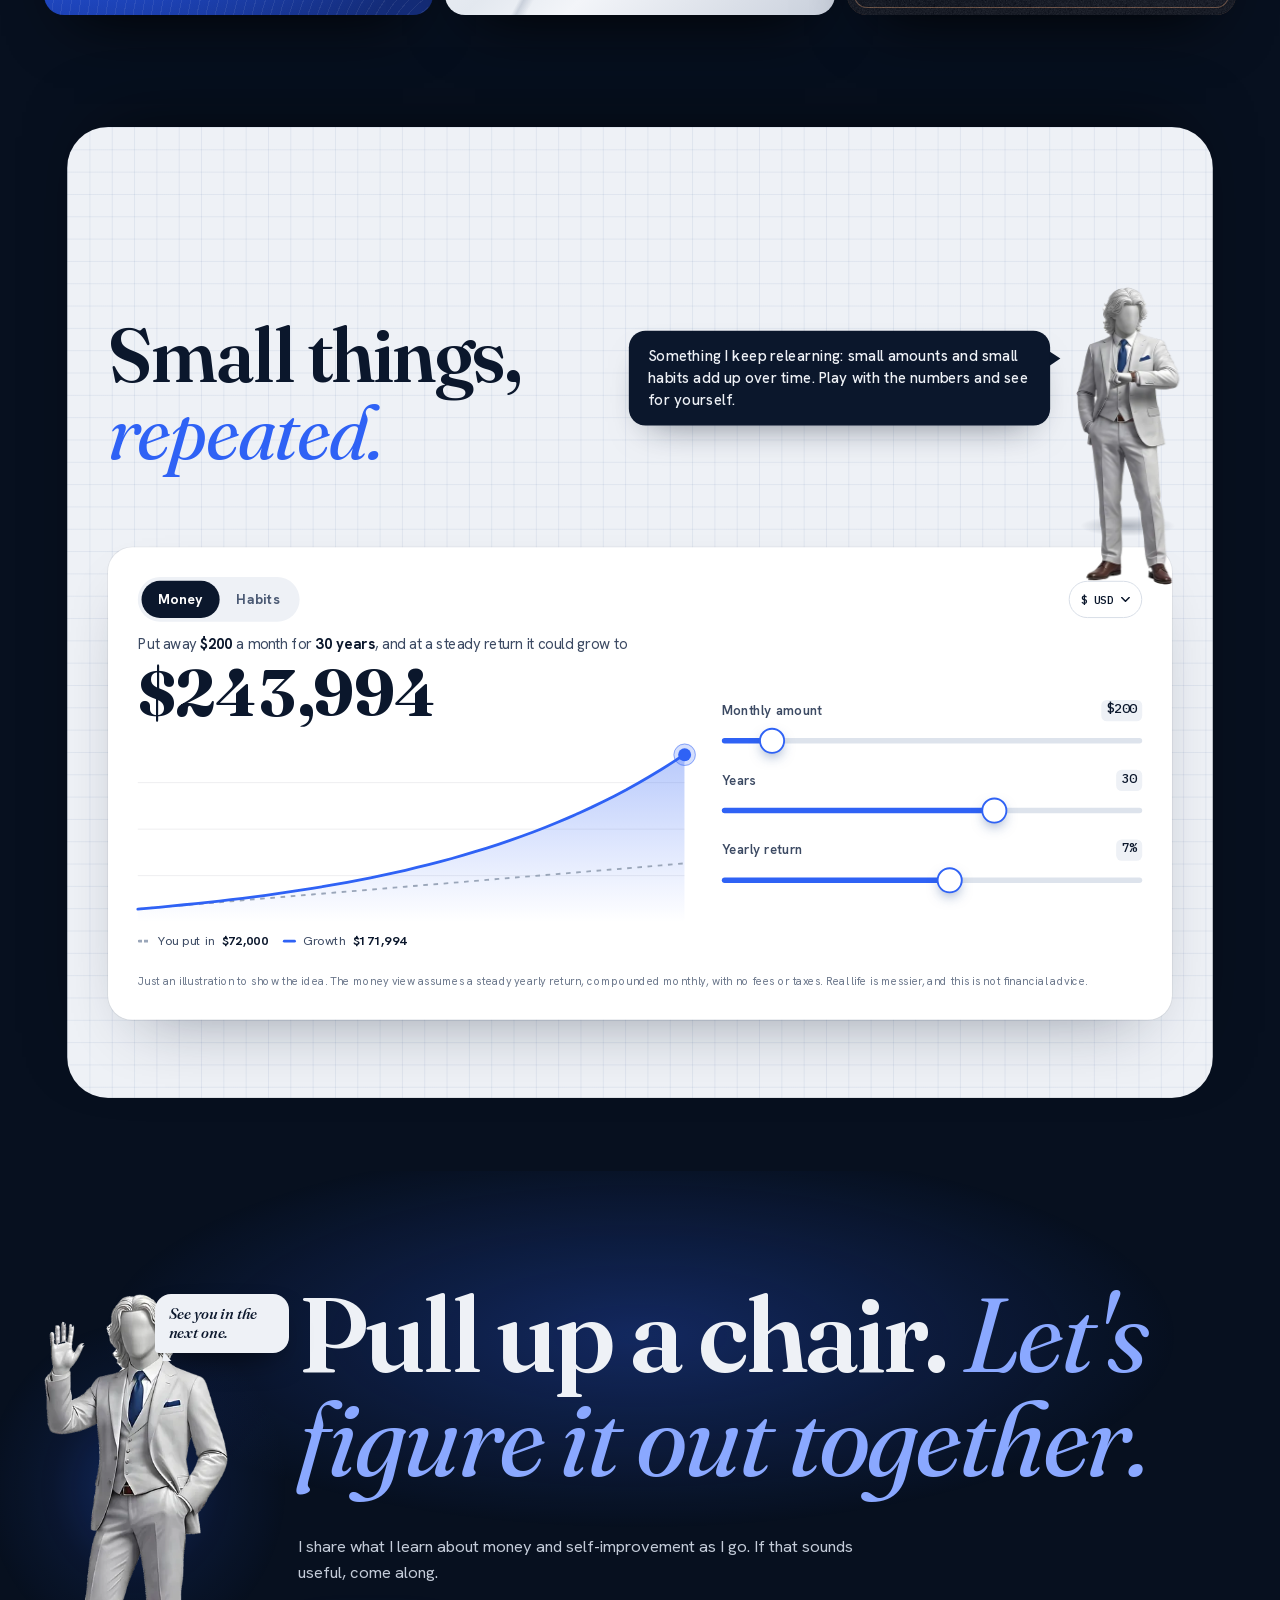
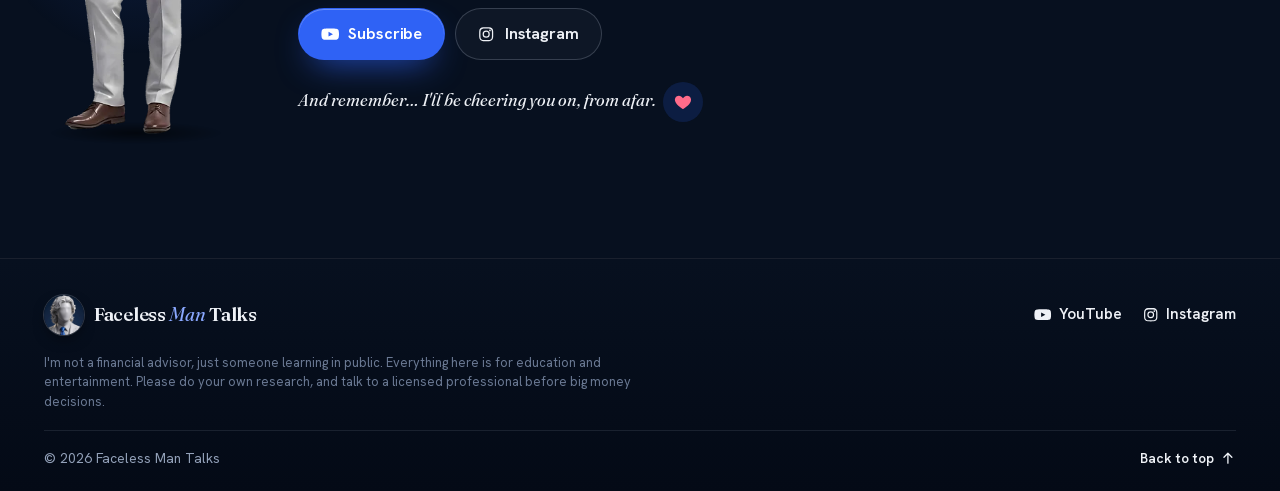
==== commit 2d62c490: "Update videos from YouTube" ====
--- a/index.html
+++ b/index.html
@@ -115,7 +115,7 @@
         "embedUrl": "https://www.youtube-nocookie.com/embed/imYCFKuJqN0",
         "inLanguage": "en",
         "isFamilyFriendly": true,
-        "interactionStatistic": { "@type": "InteractionCounter", "interactionType": { "@type": "WatchAction" }, "userInteractionCount": 76 },
+        "interactionStatistic": { "@type": "InteractionCounter", "interactionType": { "@type": "WatchAction" }, "userInteractionCount": 79 },
         "publisher": { "@type": "Organization", "@id": "https://facelessmantalks.com/#org", "name": "Faceless Man Talks", "logo": { "@type": "ImageObject", "url": "https://facelessmantalks.com/assets/icons/icon-512.png" } },
         "hasPart": [
           { "@type": "Clip", "name": "The $7,000 Car Loan Trap", "startOffset": 0, "endOffset": 40, "url": "https://www.youtube.com/watch?v=imYCFKuJqN0&t=0s" },
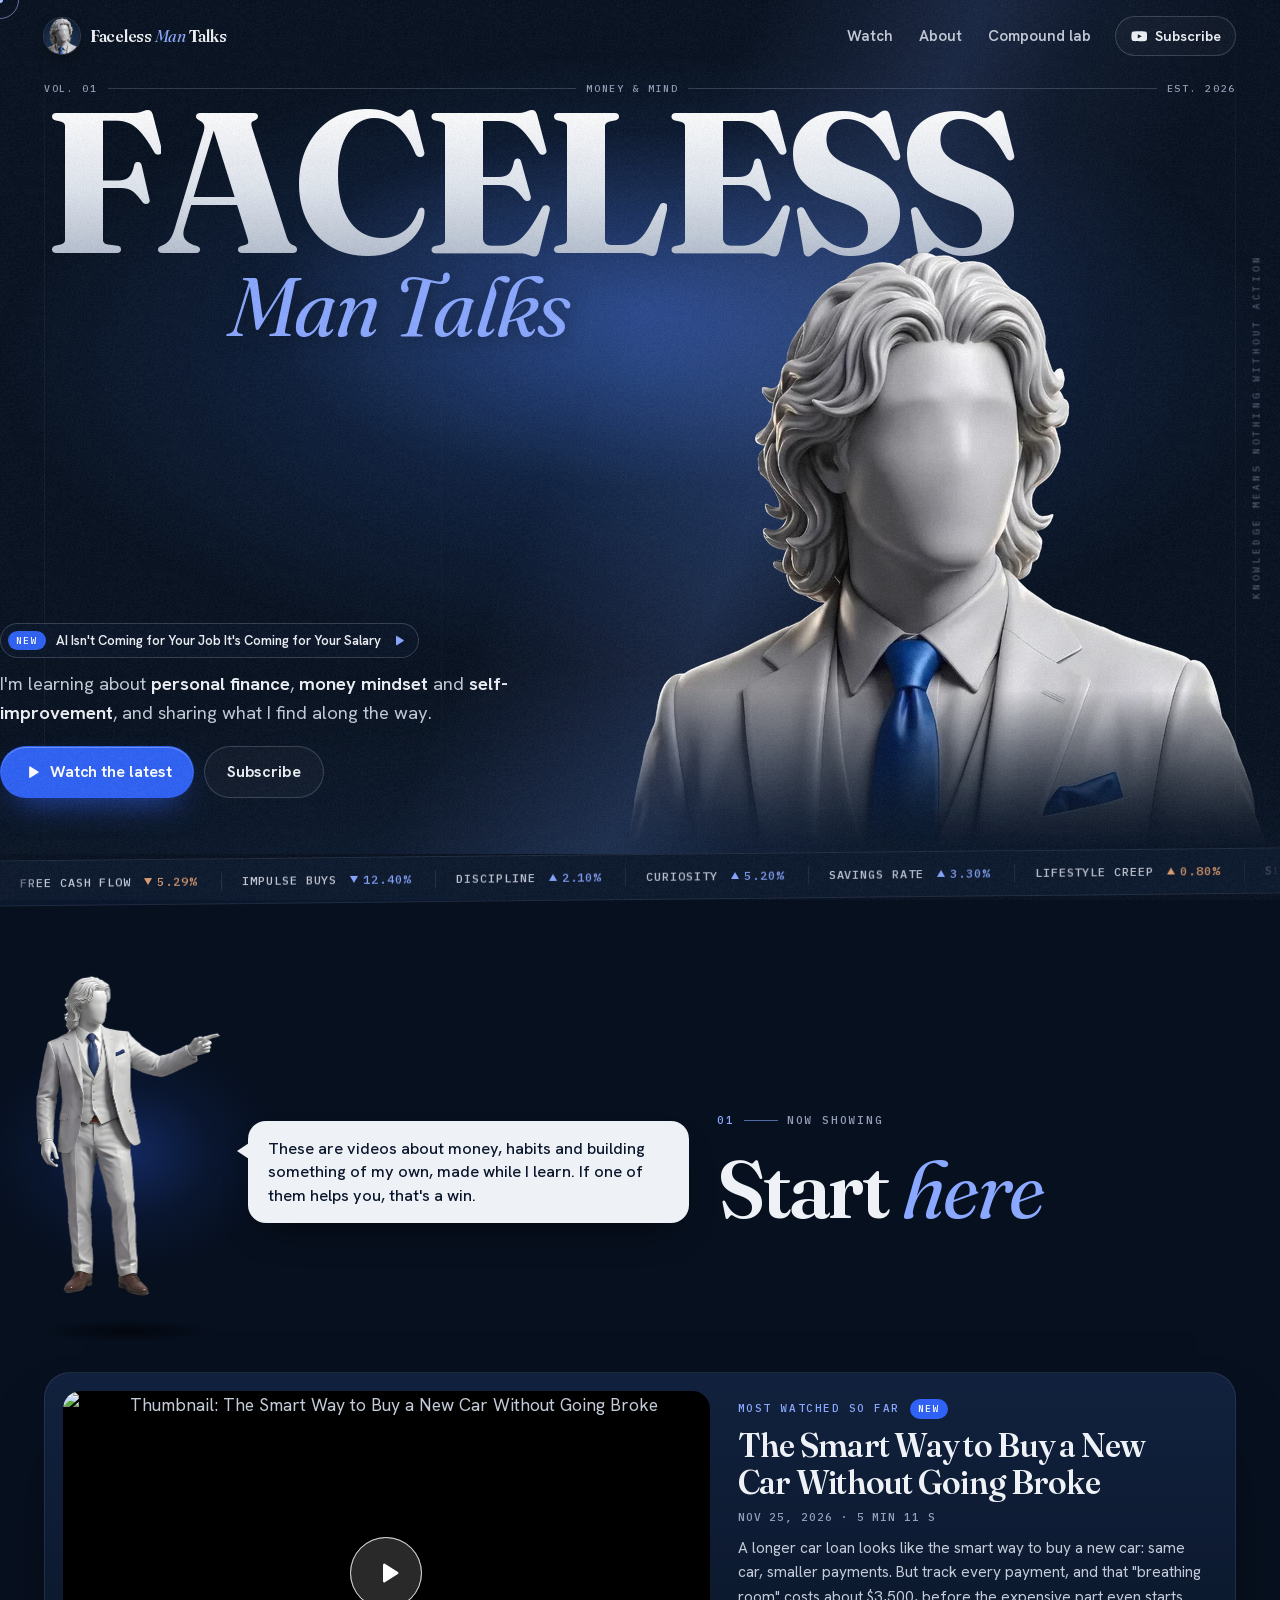
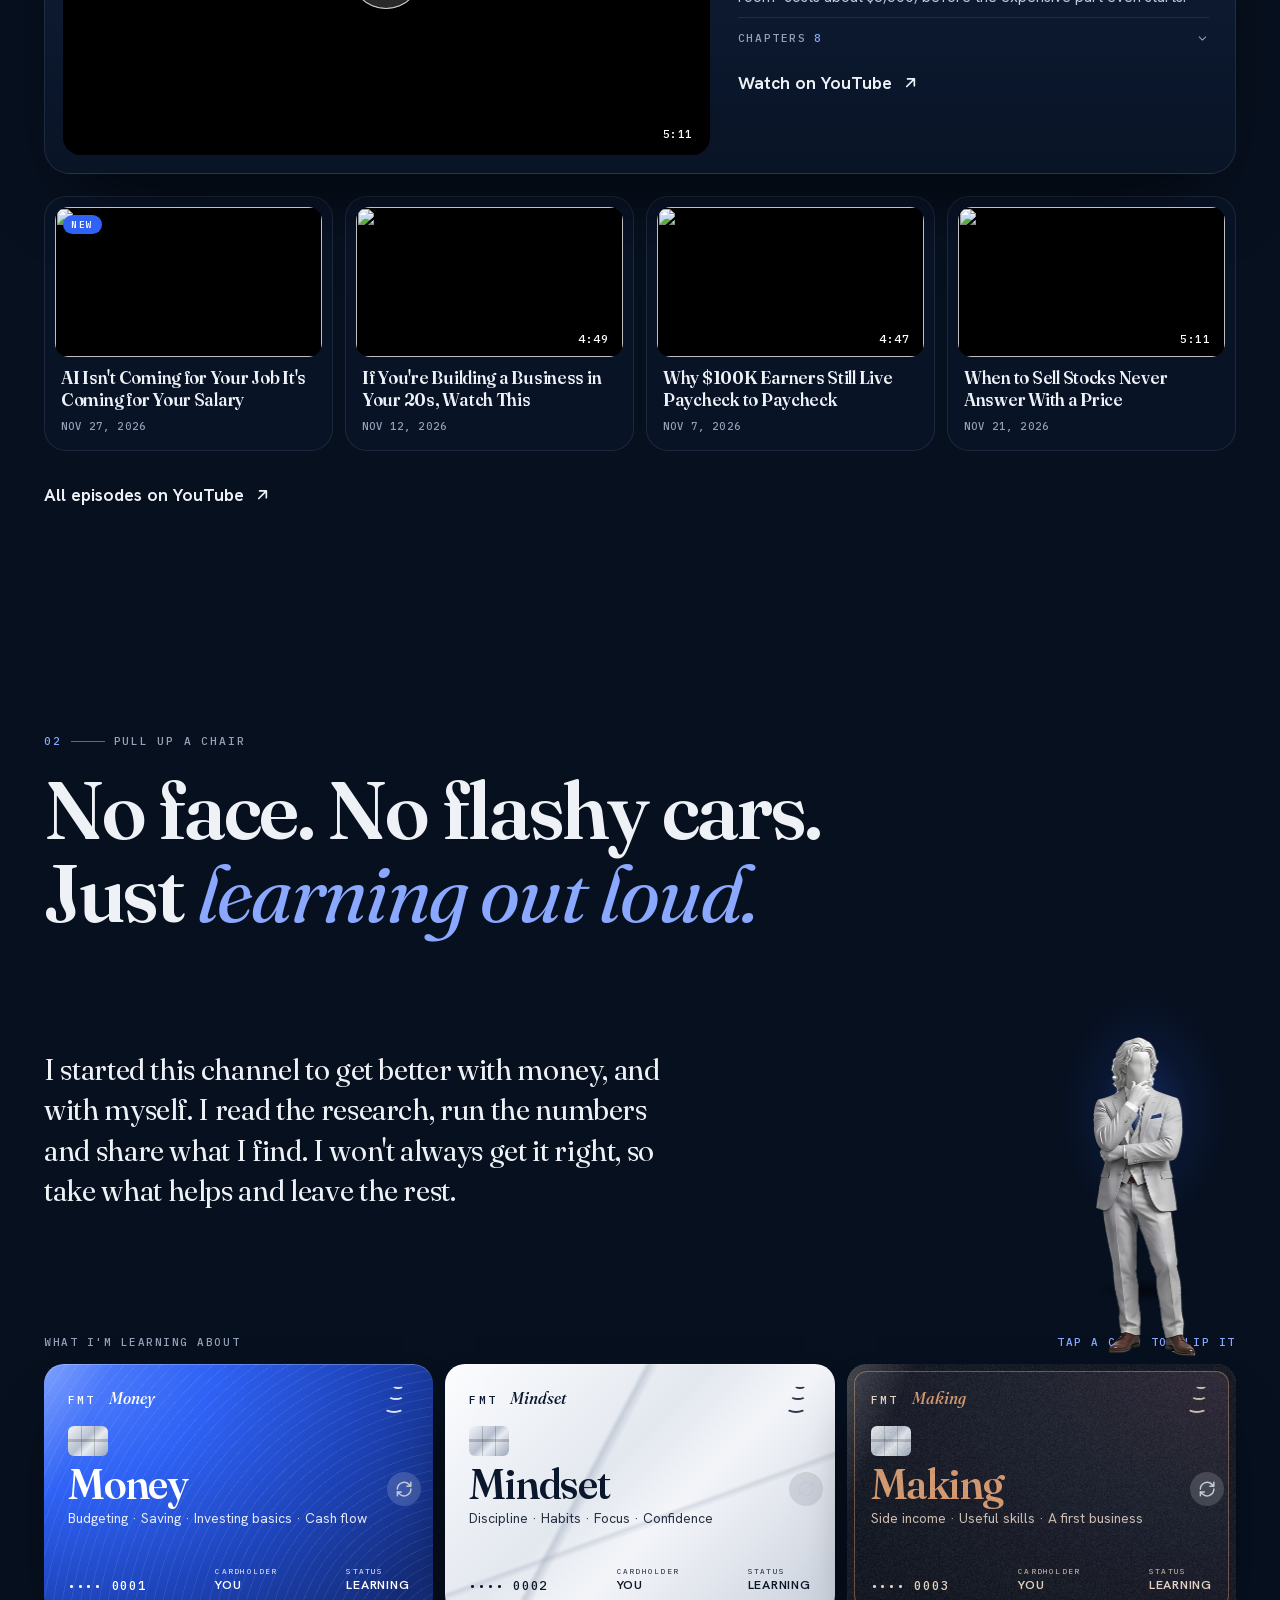
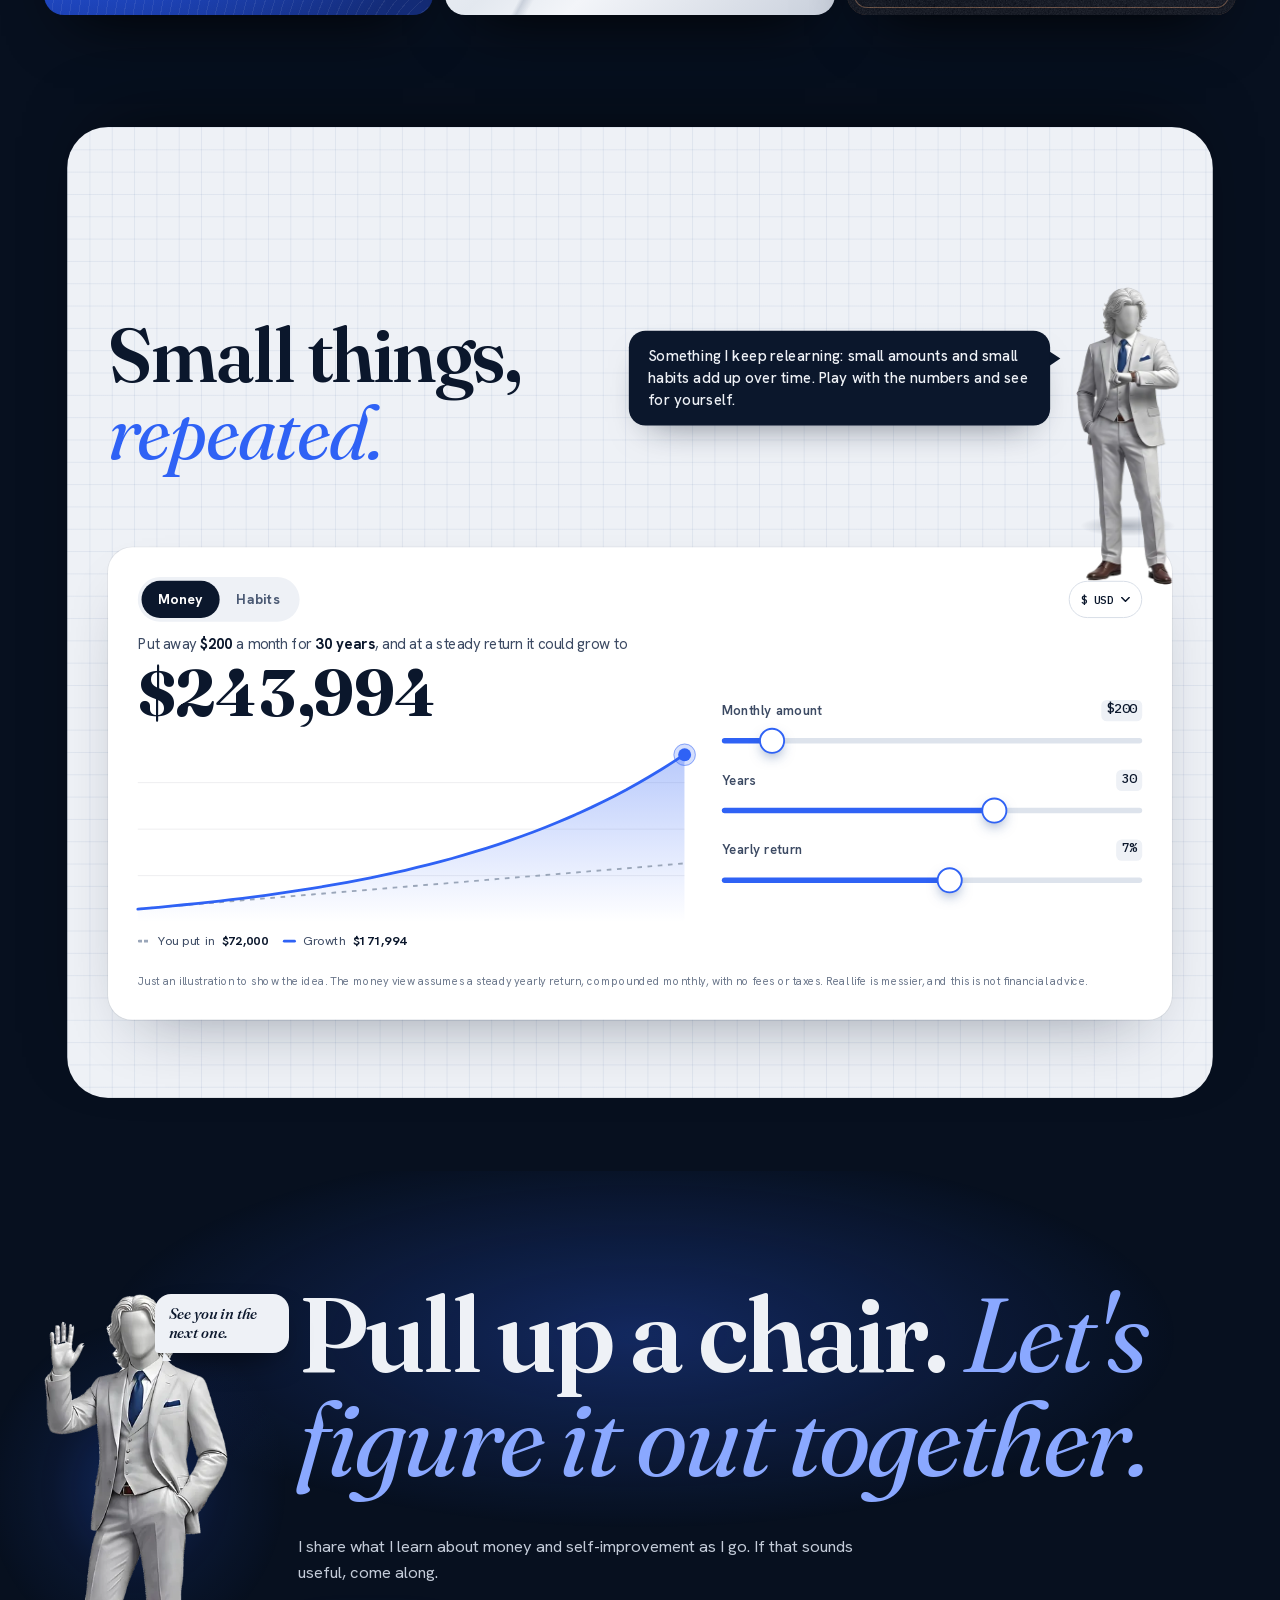
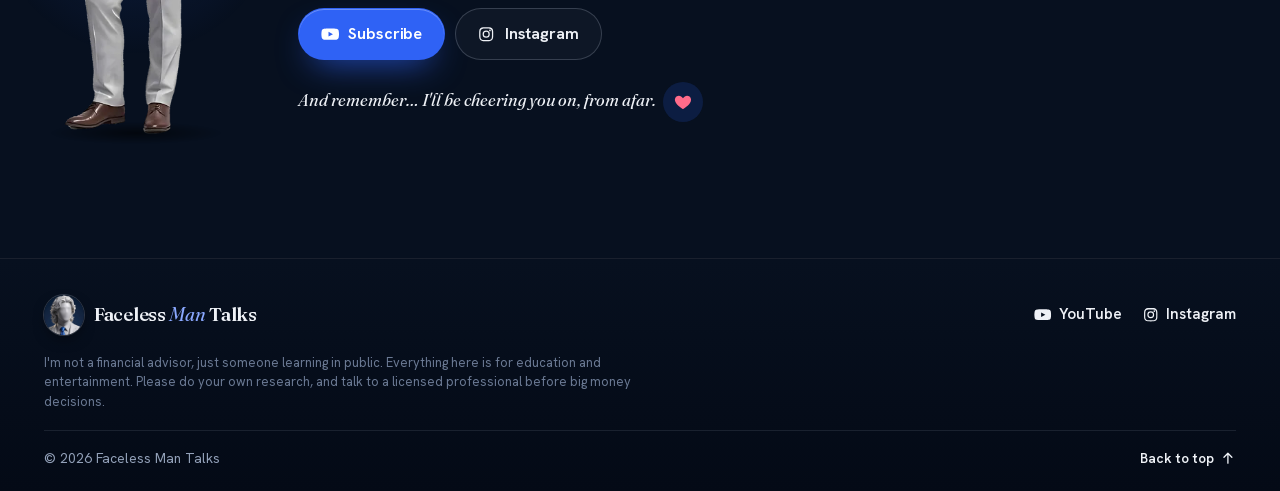
==== commit 1357866c: "Update videos from YouTube" ====
--- a/index.html
+++ b/index.html
@@ -93,7 +93,7 @@
         "primaryImageOfPage": "https://facelessmantalks.com/assets/img/og-image.jpg",
         "inLanguage": "en",
         "datePublished": "2026-11-09",
-        "dateModified": "2026-11-27"
+        "dateModified": "2026-11-28"
       }
     ]
   }
@@ -115,7 +115,7 @@
         "embedUrl": "https://www.youtube-nocookie.com/embed/imYCFKuJqN0",
         "inLanguage": "en",
         "isFamilyFriendly": true,
-        "interactionStatistic": { "@type": "InteractionCounter", "interactionType": { "@type": "WatchAction" }, "userInteractionCount": 79 },
+        "interactionStatistic": { "@type": "InteractionCounter", "interactionType": { "@type": "WatchAction" }, "userInteractionCount": 91 },
         "publisher": { "@type": "Organization", "@id": "https://facelessmantalks.com/#org", "name": "Faceless Man Talks", "logo": { "@type": "ImageObject", "url": "https://facelessmantalks.com/assets/icons/icon-512.png" } },
         "hasPart": [
           { "@type": "Clip", "name": "The $7,000 Car Loan Trap", "startOffset": 0, "endOffset": 40, "url": "https://www.youtube.com/watch?v=imYCFKuJqN0&t=0s" },
@@ -126,6 +126,31 @@
           { "@type": "Clip", "name": "Rolling Over Negative Equity", "startOffset": 194, "endOffset": 235, "url": "https://www.youtube.com/watch?v=imYCFKuJqN0&t=194s" },
           { "@type": "Clip", "name": "One Car, The Long Way", "startOffset": 235, "endOffset": 268, "url": "https://www.youtube.com/watch?v=imYCFKuJqN0&t=235s" },
           { "@type": "Clip", "name": "How To Check Your Loan", "startOffset": 268, "endOffset": 311, "url": "https://www.youtube.com/watch?v=imYCFKuJqN0&t=268s" }
+        ]
+      },
+      {
+        "@type": "VideoObject",
+        "@id": "https://facelessmantalks.com/#video-OGrNw1v8mMs",
+        "name": "AI Isn't Coming for Your Job  It's Coming for Your Salary",
+        "description": "Pausing your 401(k) until the AI bubble pops feels like the safe move. In 2000, two of the smartest investors alive tried to time a bubble, and both of them lost billions.",
+        "thumbnailUrl": ["https://i.ytimg.com/vi/OGrNw1v8mMs/maxresdefault.jpg", "https://i.ytimg.com/vi/OGrNw1v8mMs/hqdefault.jpg"],
+        "uploadDate": "2026-11-27T19:55:55+00:00",
+        "contentUrl": "https://www.youtube.com/watch?v=OGrNw1v8mMs",
+        "embedUrl": "https://www.youtube-nocookie.com/embed/OGrNw1v8mMs",
+        "inLanguage": "en",
+        "isFamilyFriendly": true,
+        "interactionStatistic": { "@type": "InteractionCounter", "interactionType": { "@type": "WatchAction" }, "userInteractionCount": 1 },
+        "publisher": { "@type": "Organization", "@id": "https://facelessmantalks.com/#org", "name": "Faceless Man Talks", "logo": { "@type": "ImageObject", "url": "https://facelessmantalks.com/assets/icons/icon-512.png" } },
+        "hasPart": [
+          { "@type": "Clip", "name": "Two Investors, Opposite Bets", "startOffset": 0, "endOffset": 43, "url": "https://www.youtube.com/watch?v=OGrNw1v8mMs&t=0s" },
+          { "@type": "Clip", "name": "Should I Pause My 401(k)", "startOffset": 43, "endOffset": 91, "url": "https://www.youtube.com/watch?v=OGrNw1v8mMs&t=43s" },
+          { "@type": "Clip", "name": "Being Right Too Early", "startOffset": 91, "endOffset": 149, "url": "https://www.youtube.com/watch?v=OGrNw1v8mMs&t=91s" },
+          { "@type": "Clip", "name": "The $3 Billion Mistake", "startOffset": 149, "endOffset": 183, "url": "https://www.youtube.com/watch?v=OGrNw1v8mMs&t=149s" },
+          { "@type": "Clip", "name": "Why Timing The Market Fails", "startOffset": 183, "endOffset": 239, "url": "https://www.youtube.com/watch?v=OGrNw1v8mMs&t=183s" },
+          { "@type": "Clip", "name": "Dot-Com Bubble Vs AI Bubble", "startOffset": 239, "endOffset": 308, "url": "https://www.youtube.com/watch?v=OGrNw1v8mMs&t=239s" },
+          { "@type": "Clip", "name": "The Five-Year Line", "startOffset": 308, "endOffset": 387, "url": "https://www.youtube.com/watch?v=OGrNw1v8mMs&t=308s" },
+          { "@type": "Clip", "name": "Check Where Your Money Sits", "startOffset": 387, "endOffset": 460, "url": "https://www.youtube.com/watch?v=OGrNw1v8mMs&t=387s" },
+          { "@type": "Clip", "name": "Are You Really Diversified", "startOffset": 460, "endOffset": 0, "url": "https://www.youtube.com/watch?v=OGrNw1v8mMs&t=460s" }
         ]
       },
       {
@@ -200,31 +225,6 @@
           { "@type": "Clip", "name": "Buying High, Selling Low", "startOffset": 229, "endOffset": 266, "url": "https://www.youtube.com/watch?v=5zqM2YoHJ7s&t=229s" },
           { "@type": "Clip", "name": "One Line Before You Buy", "startOffset": 266, "endOffset": 311, "url": "https://www.youtube.com/watch?v=5zqM2YoHJ7s&t=266s" }
         ]
-      },
-      {
-        "@type": "VideoObject",
-        "@id": "https://facelessmantalks.com/#video-thB17K7AbYs",
-        "name": "Too Many Interests That’s Where the Money Is",
-        "description": "If you have too many interests, everyone says pick one: one skill, 10,000 hours, no side projects. But the money shows up when two of your interests touch.",
-        "thumbnailUrl": ["https://i.ytimg.com/vi/thB17K7AbYs/maxresdefault.jpg", "https://i.ytimg.com/vi/thB17K7AbYs/hqdefault.jpg"],
-        "uploadDate": "2026-11-15T20:00:28+00:00",
-        "duration": "PT5M6S",
-        "contentUrl": "https://www.youtube.com/watch?v=thB17K7AbYs",
-        "embedUrl": "https://www.youtube-nocookie.com/embed/thB17K7AbYs",
-        "inLanguage": "en",
-        "isFamilyFriendly": true,
-        "interactionStatistic": { "@type": "InteractionCounter", "interactionType": { "@type": "WatchAction" }, "userInteractionCount": 6 },
-        "publisher": { "@type": "Organization", "@id": "https://facelessmantalks.com/#org", "name": "Faceless Man Talks", "logo": { "@type": "ImageObject", "url": "https://facelessmantalks.com/assets/icons/icon-512.png" } },
-        "hasPart": [
-          { "@type": "Clip", "name": "Disney's Unlikely New Boss", "startOffset": 0, "endOffset": 32, "url": "https://www.youtube.com/watch?v=thB17K7AbYs&t=0s" },
-          { "@type": "Clip", "name": "Just Pick One Thing", "startOffset": 32, "endOffset": 65, "url": "https://www.youtube.com/watch?v=thB17K7AbYs&t=32s" },
-          { "@type": "Clip", "name": "Kind Vs Wicked Environments", "startOffset": 65, "endOffset": 97, "url": "https://www.youtube.com/watch?v=thB17K7AbYs&t=65s" },
-          { "@type": "Clip", "name": "When Whole Jobs Vanish", "startOffset": 97, "endOffset": 139, "url": "https://www.youtube.com/watch?v=thB17K7AbYs&t=97s" },
-          { "@type": "Clip", "name": "The Advice Isn't For You", "startOffset": 139, "endOffset": 190, "url": "https://www.youtube.com/watch?v=thB17K7AbYs&t=139s" },
-          { "@type": "Clip", "name": "Nothing Is Wrong With You", "startOffset": 190, "endOffset": 225, "url": "https://www.youtube.com/watch?v=thB17K7AbYs&t=190s" },
-          { "@type": "Clip", "name": "When Two Interests Touch", "startOffset": 225, "endOffset": 265, "url": "https://www.youtube.com/watch?v=thB17K7AbYs&t=225s" },
-          { "@type": "Clip", "name": "One Buyer, Two Interests", "startOffset": 265, "endOffset": 306, "url": "https://www.youtube.com/watch?v=thB17K7AbYs&t=265s" }
-        ]
       }
     ]
   }
@@ -325,9 +325,9 @@
 
       <div class="hero__bottom wrap">
         <!-- LATEST:START -->
-        <a class="cover-line" href="https://www.youtube.com/watch?v=imYCFKuJqN0" data-ep="imYCFKuJqN0" data-title="The Smart Way to Buy a New Car Without Going Broke" data-hero-in>
+        <a class="cover-line" href="https://www.youtube.com/watch?v=OGrNw1v8mMs" data-ep="OGrNw1v8mMs" data-title="AI Isn't Coming for Your Job  It's Coming for Your Salary" data-hero-in>
           <span class="cover-line__tag">New</span>
-          <span>The Smart Way to Buy a New Car Without Going Broke</span>
+          <span>AI Isn't Coming for Your Job  It's Coming for Your Salary</span>
           <svg class="ico" aria-hidden="true"><use href="#i-play"/></svg>
         </a>
         <!-- LATEST:END -->
@@ -382,7 +382,7 @@
             </button>
           </div>
           <div class="feature__body">
-            <p class="feature__label"><span>Latest and most watched</span><span class="badge-new">New</span></p>
+            <p class="feature__label"><span>Most watched so far</span><span class="badge-new">New</span></p>
             <h3 class="feature__title" id="v-imYCFKuJqN0">The Smart Way to Buy a New Car Without Going Broke</h3>
             <p class="feature__meta"><time datetime="2026-11-25">Nov 25, 2026</time><span aria-hidden="true">·</span>5 min 11 s</p>
             <p class="feature__desc">A longer car loan looks like the smart way to buy a new car: same car, smaller payments. But track every payment, and that &quot;breathing room&quot; costs about $3,500, before the expensive part even starts.</p>
@@ -403,6 +403,11 @@
           </div>
         </article>
         <div class="reel" data-stagger>
+          <a class="ep" href="https://www.youtube.com/watch?v=OGrNw1v8mMs" data-reveal data-ep="OGrNw1v8mMs" data-title="AI Isn't Coming for Your Job  It's Coming for Your Salary">
+            <span class="ep__thumb"><img src="https://i.ytimg.com/vi_webp/OGrNw1v8mMs/maxresdefault.webp" width="1280" height="720" alt="" loading="lazy" decoding="async"><span class="ep__tag">New</span></span>
+            <span class="ep__title">AI Isn't Coming for Your Job  It's Coming for Your Salary</span>
+            <span class="ep__meta">Nov 27, 2026</span>
+          </a>
           <a class="ep" href="https://www.youtube.com/watch?v=V3oBkgzghnw" data-reveal data-ep="V3oBkgzghnw" data-title="If You're Building a Business in Your 20s, Watch This">
             <span class="ep__thumb"><img src="https://i.ytimg.com/vi_webp/V3oBkgzghnw/maxresdefault.webp" width="1280" height="720" alt="" loading="lazy" decoding="async"><span class="player__dur">4:49</span></span>
             <span class="ep__title">If You're Building a Business in Your 20s, Watch This</span>
@@ -417,11 +422,6 @@
             <span class="ep__thumb"><img src="https://i.ytimg.com/vi_webp/5zqM2YoHJ7s/maxresdefault.webp" width="1280" height="720" alt="" loading="lazy" decoding="async"><span class="player__dur">5:11</span></span>
             <span class="ep__title">When to Sell Stocks Never Answer With a Price</span>
             <span class="ep__meta">Nov 21, 2026</span>
-          </a>
-          <a class="ep" href="https://www.youtube.com/watch?v=thB17K7AbYs" data-reveal data-ep="thB17K7AbYs" data-title="Too Many Interests That’s Where the Money Is">
-            <span class="ep__thumb"><img src="https://i.ytimg.com/vi_webp/thB17K7AbYs/maxresdefault.webp" width="1280" height="720" alt="" loading="lazy" decoding="async"><span class="player__dur">5:06</span></span>
-            <span class="ep__title">Too Many Interests That’s Where the Money Is</span>
-            <span class="ep__meta">Nov 15, 2026</span>
           </a>
         </div>
         <!-- VIDEOS:END -->
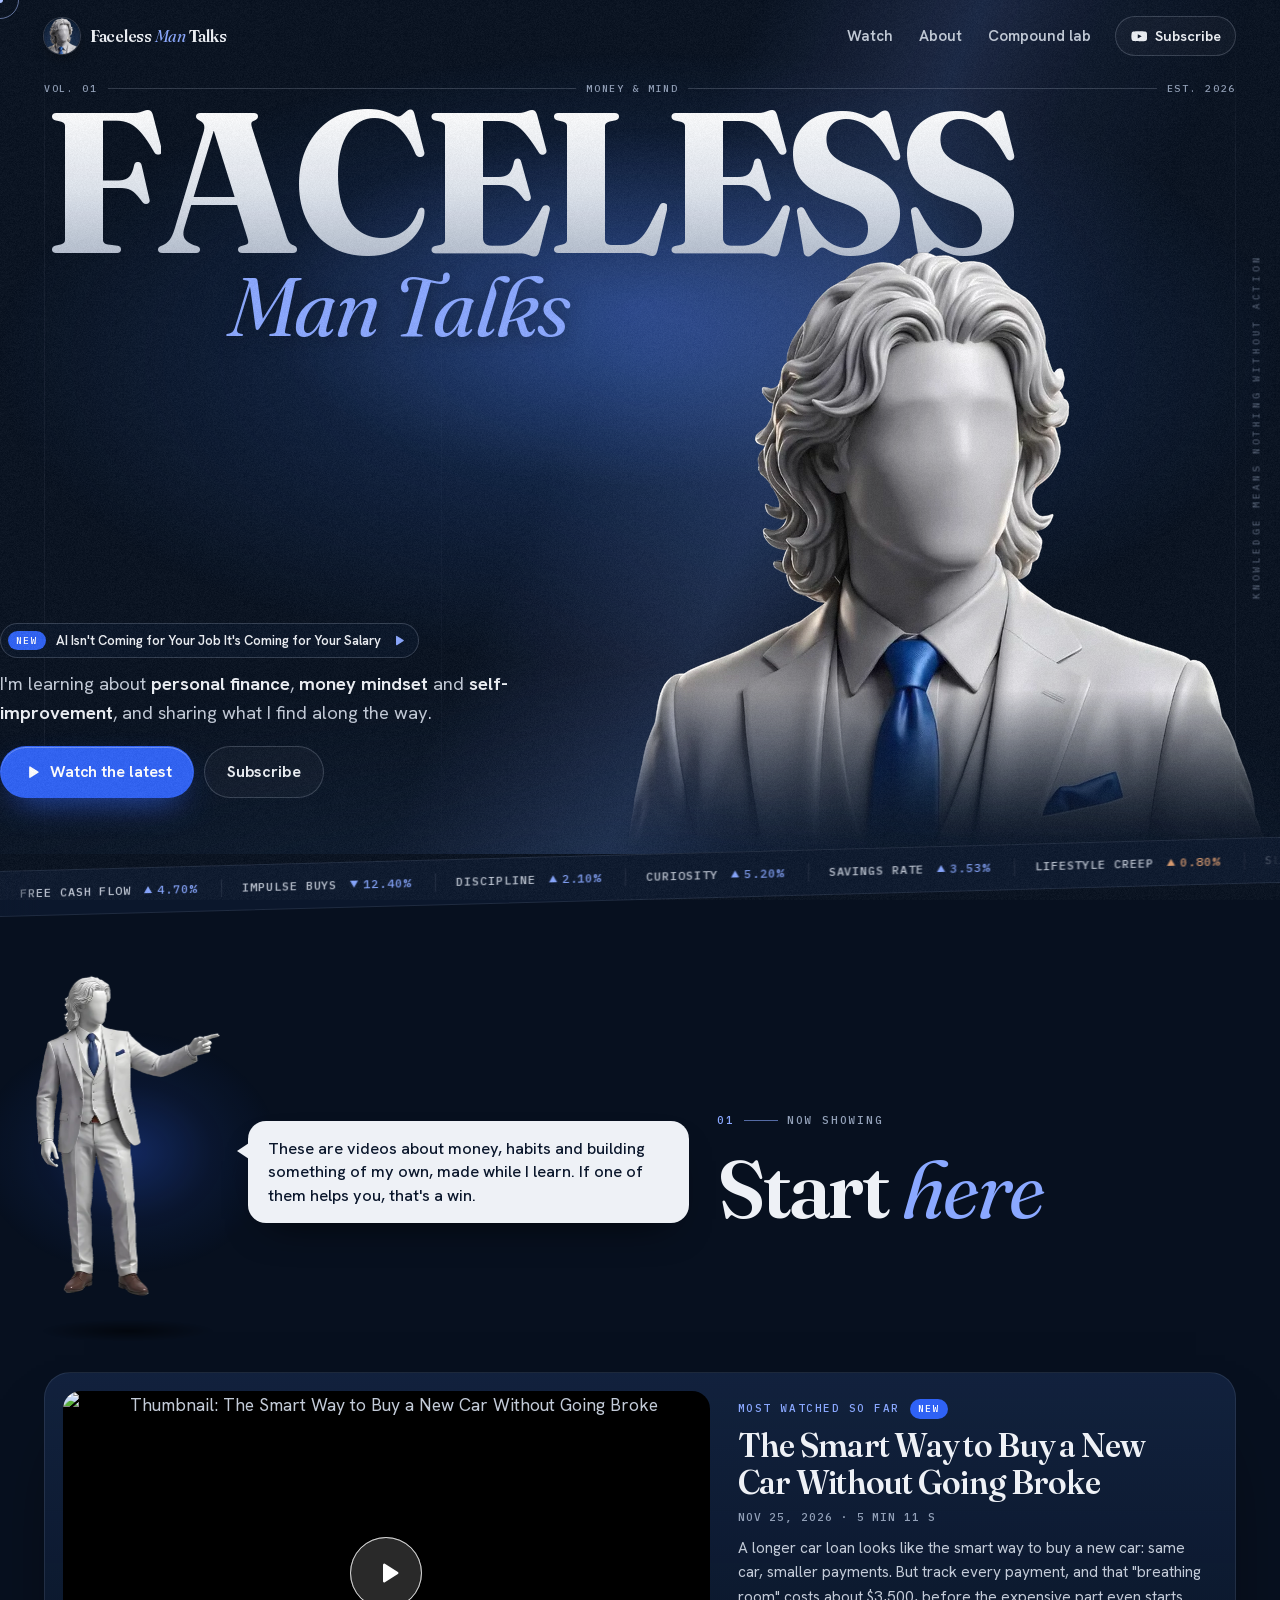
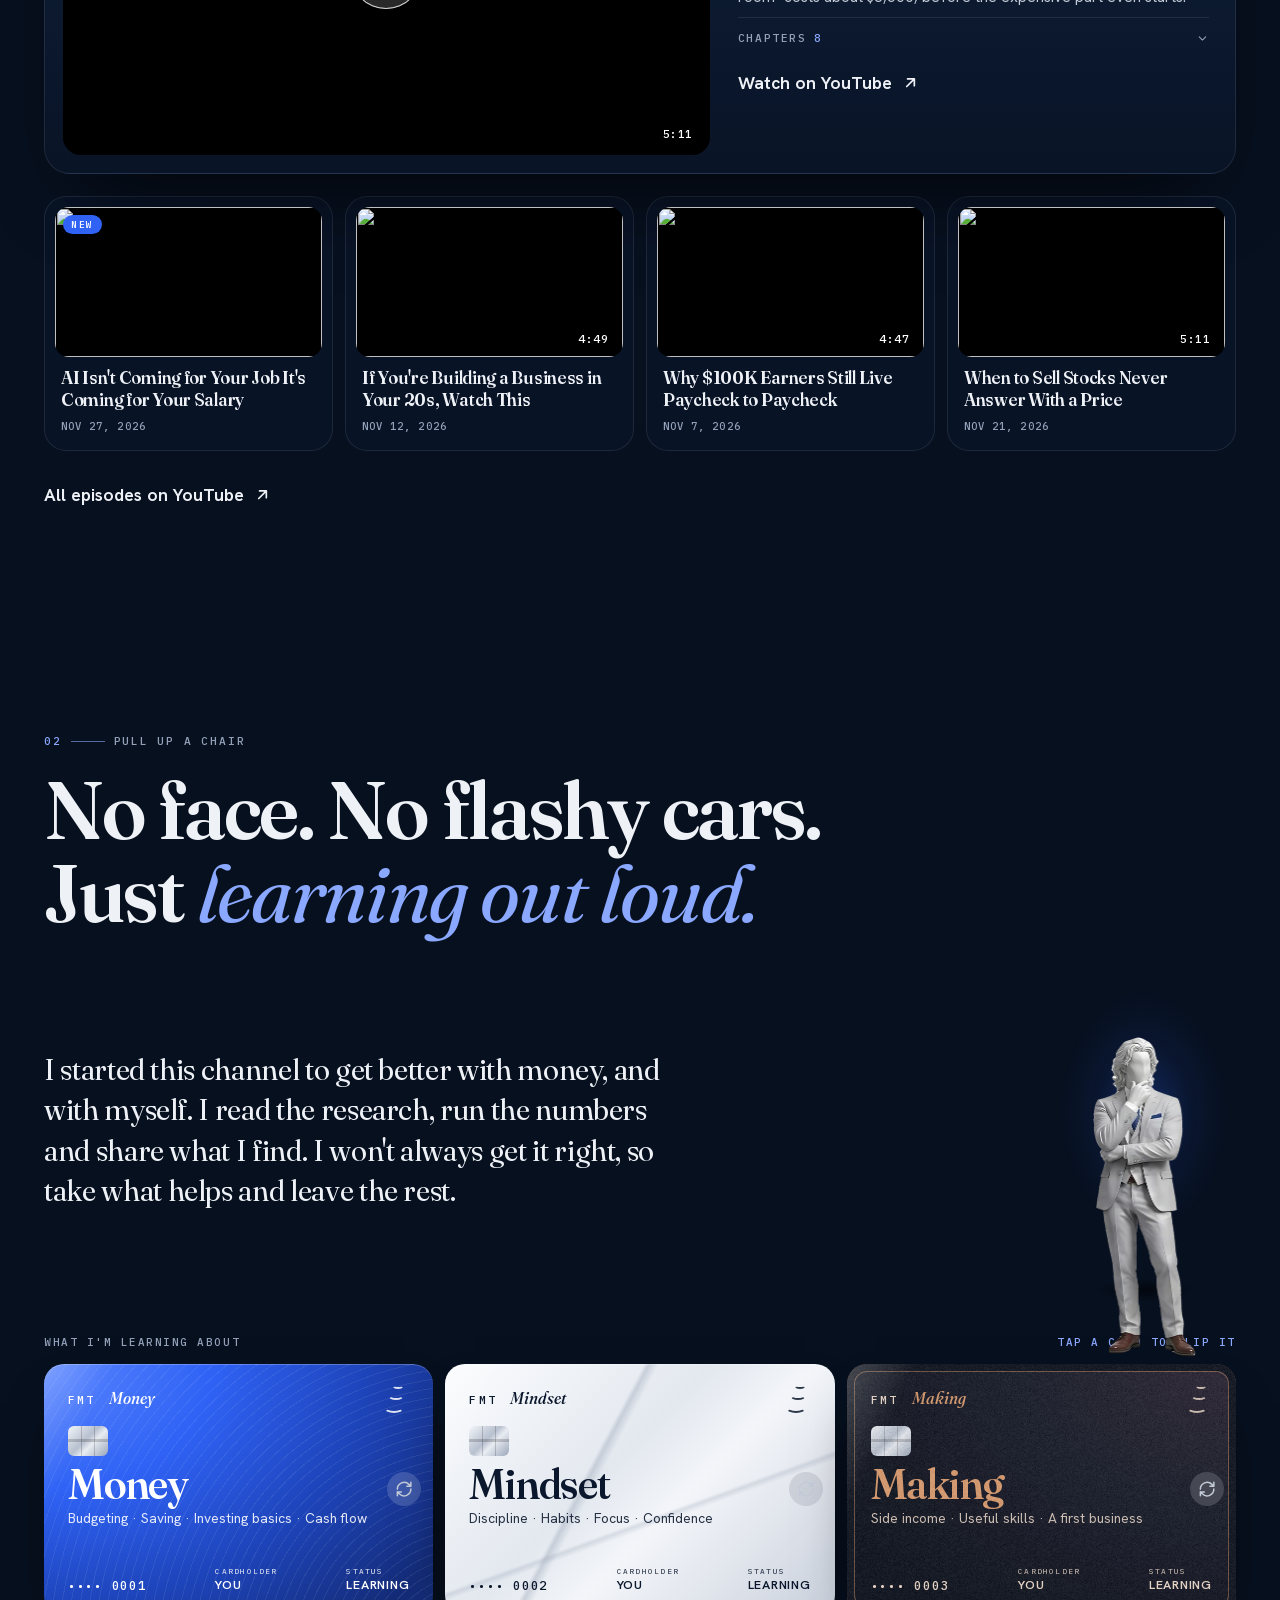
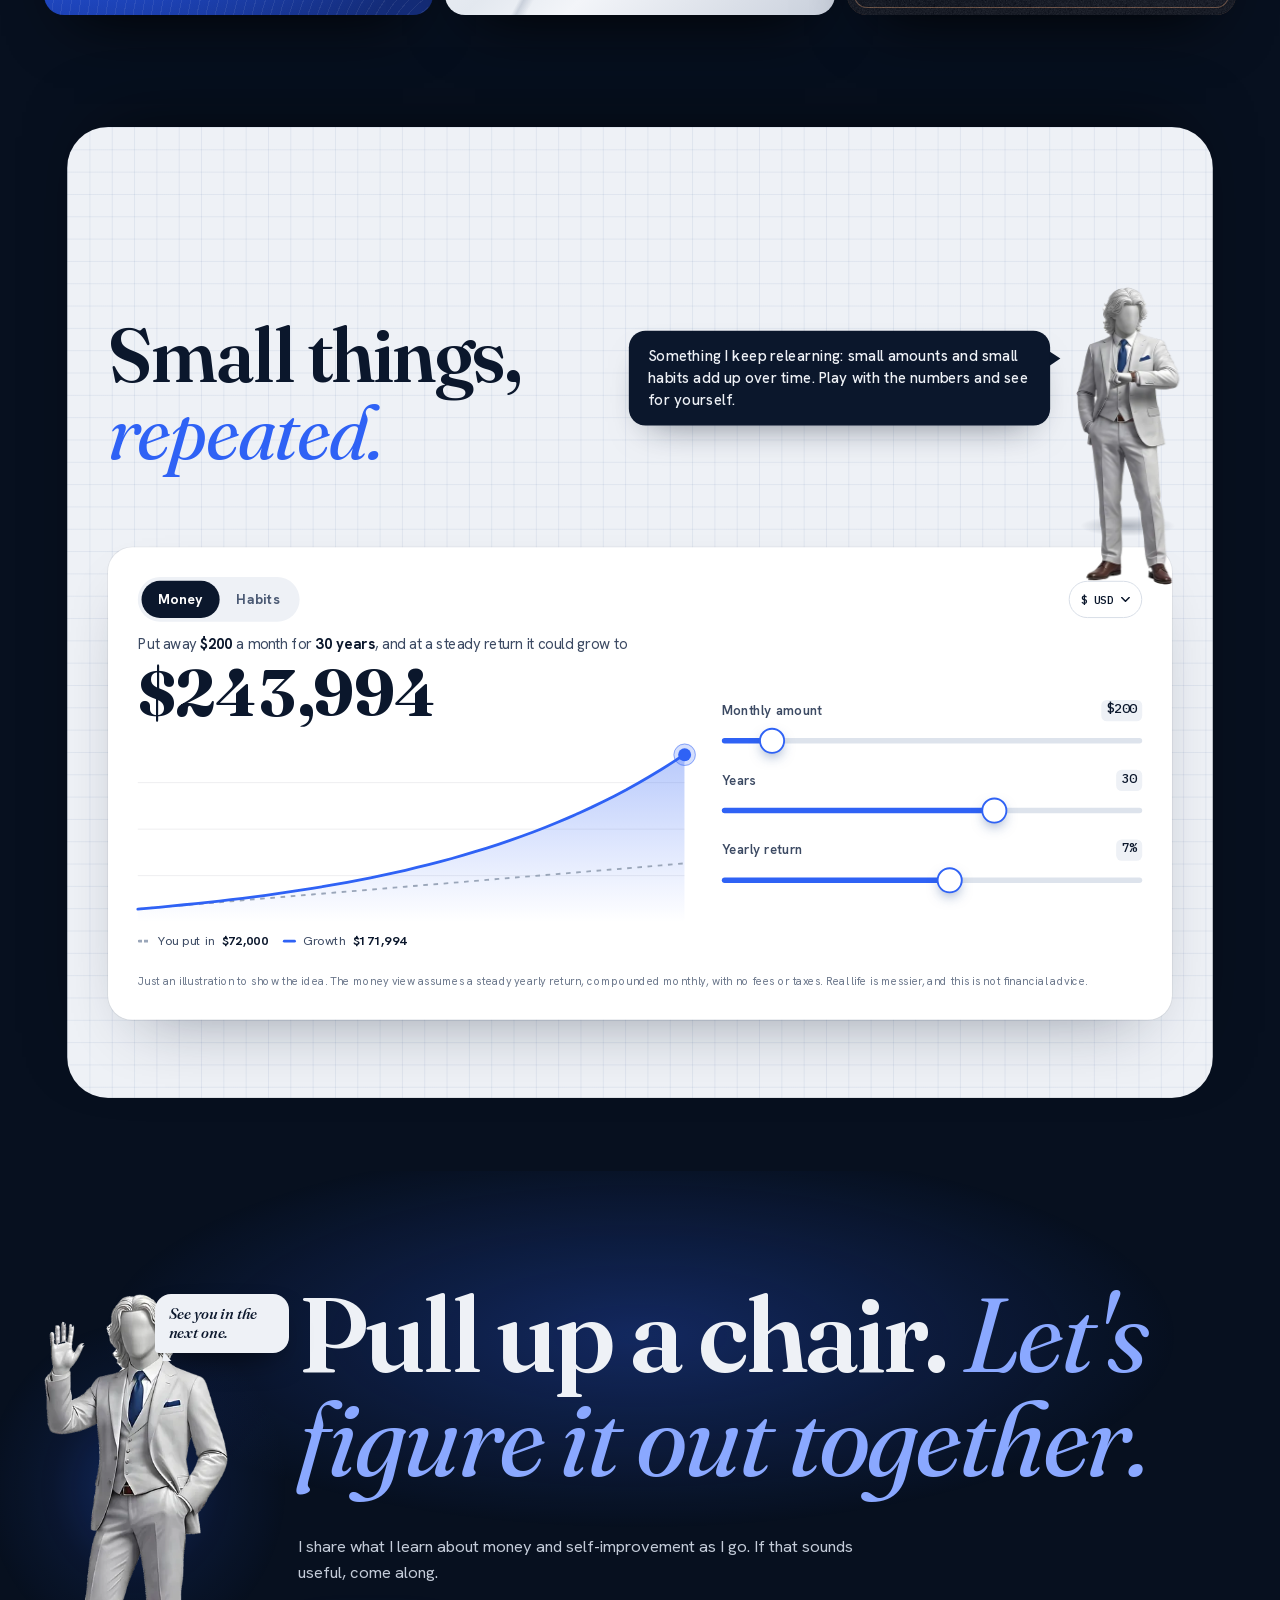
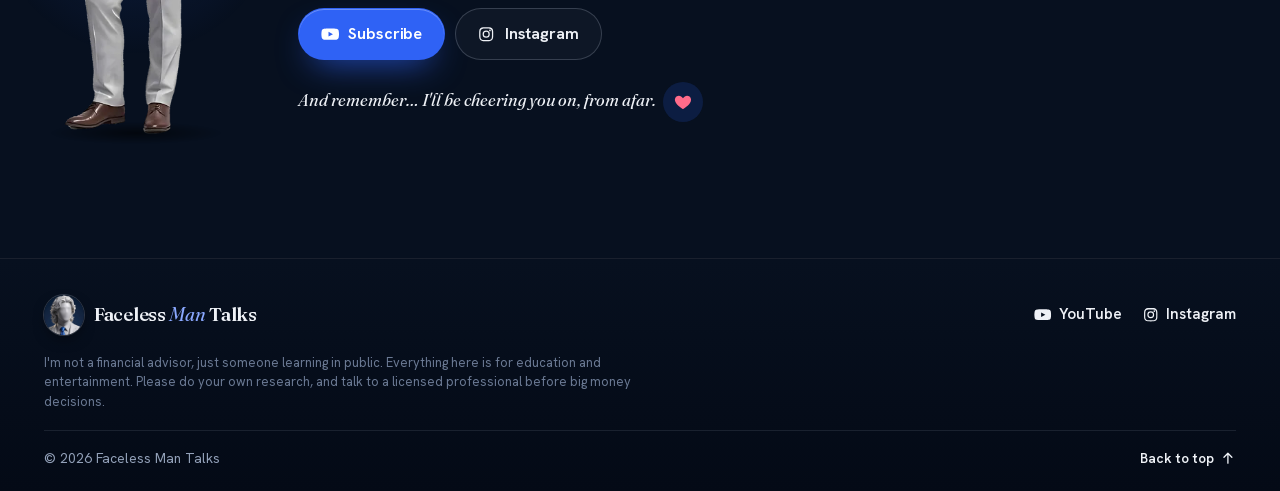
==== commit e840edc4: "Update videos from YouTube" ====
--- a/index.html
+++ b/index.html
@@ -115,7 +115,7 @@
         "embedUrl": "https://www.youtube-nocookie.com/embed/imYCFKuJqN0",
         "inLanguage": "en",
         "isFamilyFriendly": true,
-        "interactionStatistic": { "@type": "InteractionCounter", "interactionType": { "@type": "WatchAction" }, "userInteractionCount": 91 },
+        "interactionStatistic": { "@type": "InteractionCounter", "interactionType": { "@type": "WatchAction" }, "userInteractionCount": 94 },
         "publisher": { "@type": "Organization", "@id": "https://facelessmantalks.com/#org", "name": "Faceless Man Talks", "logo": { "@type": "ImageObject", "url": "https://facelessmantalks.com/assets/icons/icon-512.png" } },
         "hasPart": [
           { "@type": "Clip", "name": "The $7,000 Car Loan Trap", "startOffset": 0, "endOffset": 40, "url": "https://www.youtube.com/watch?v=imYCFKuJqN0&t=0s" },
